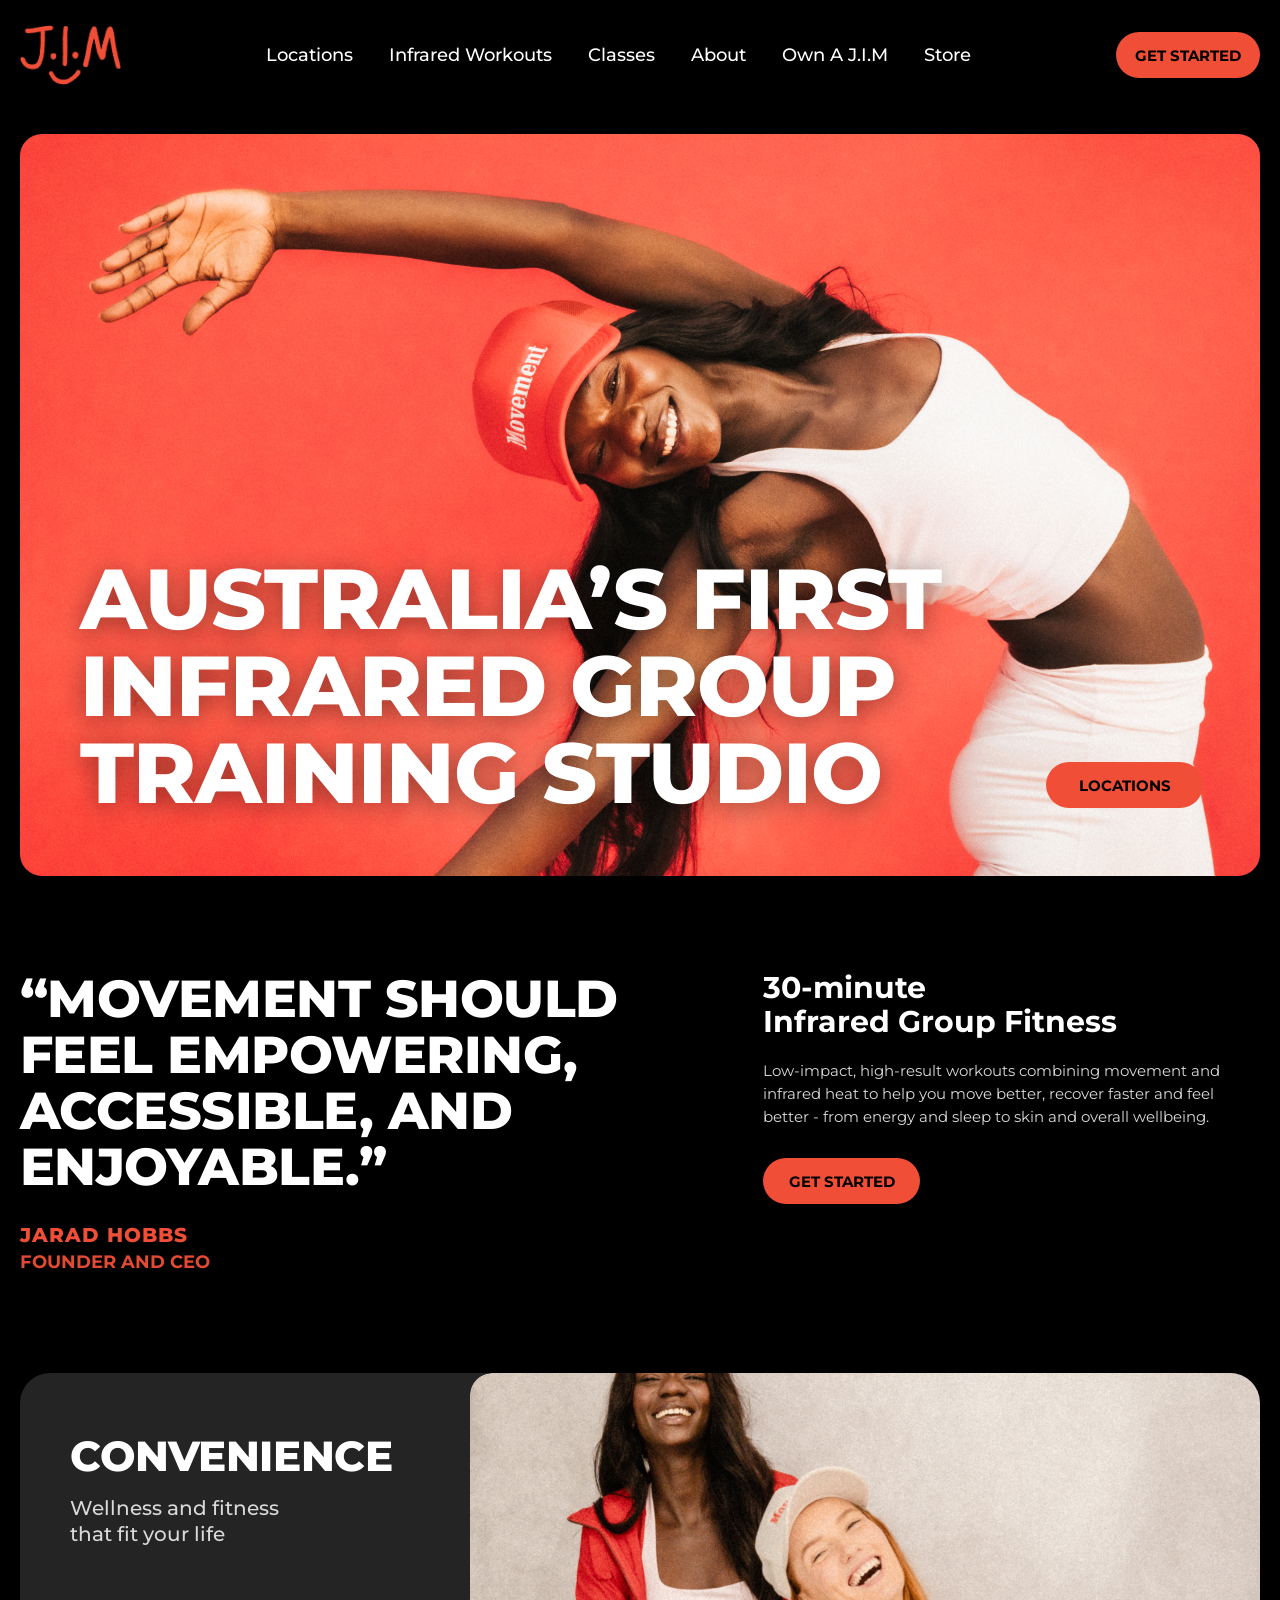
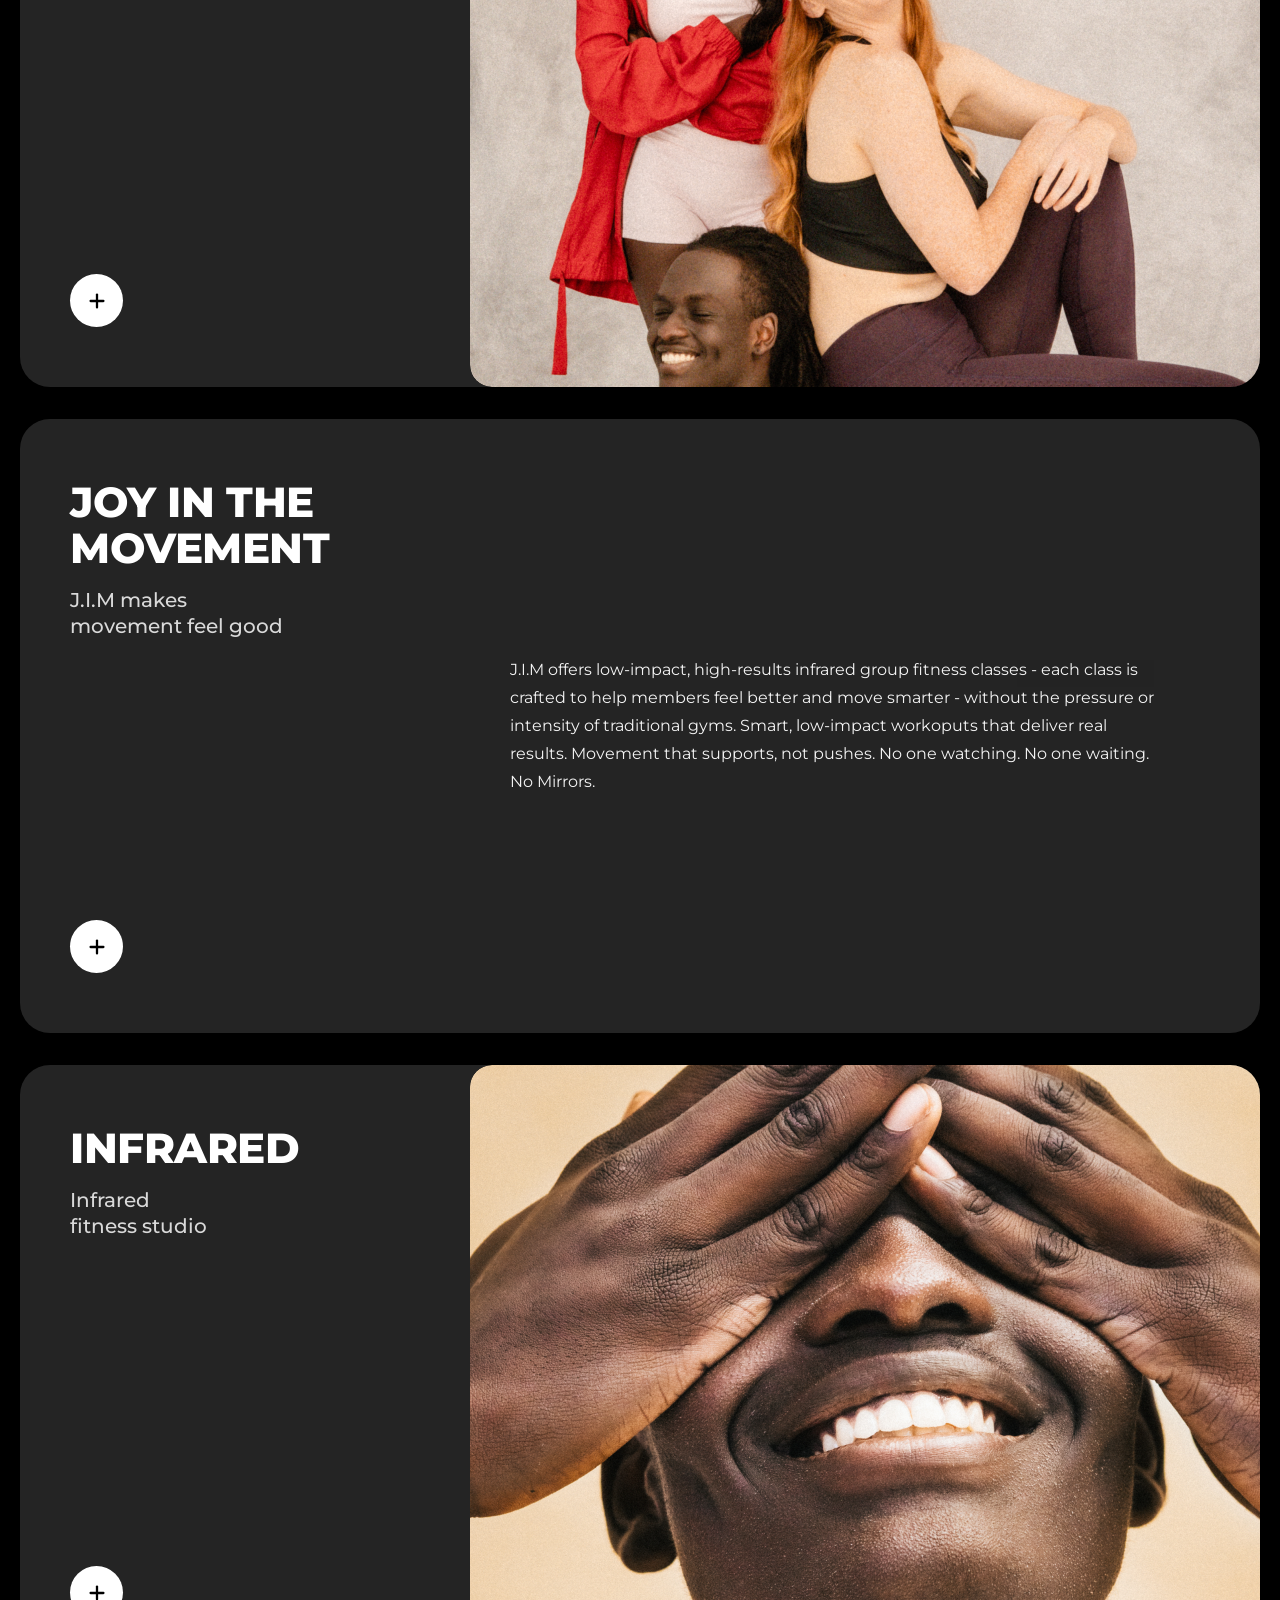
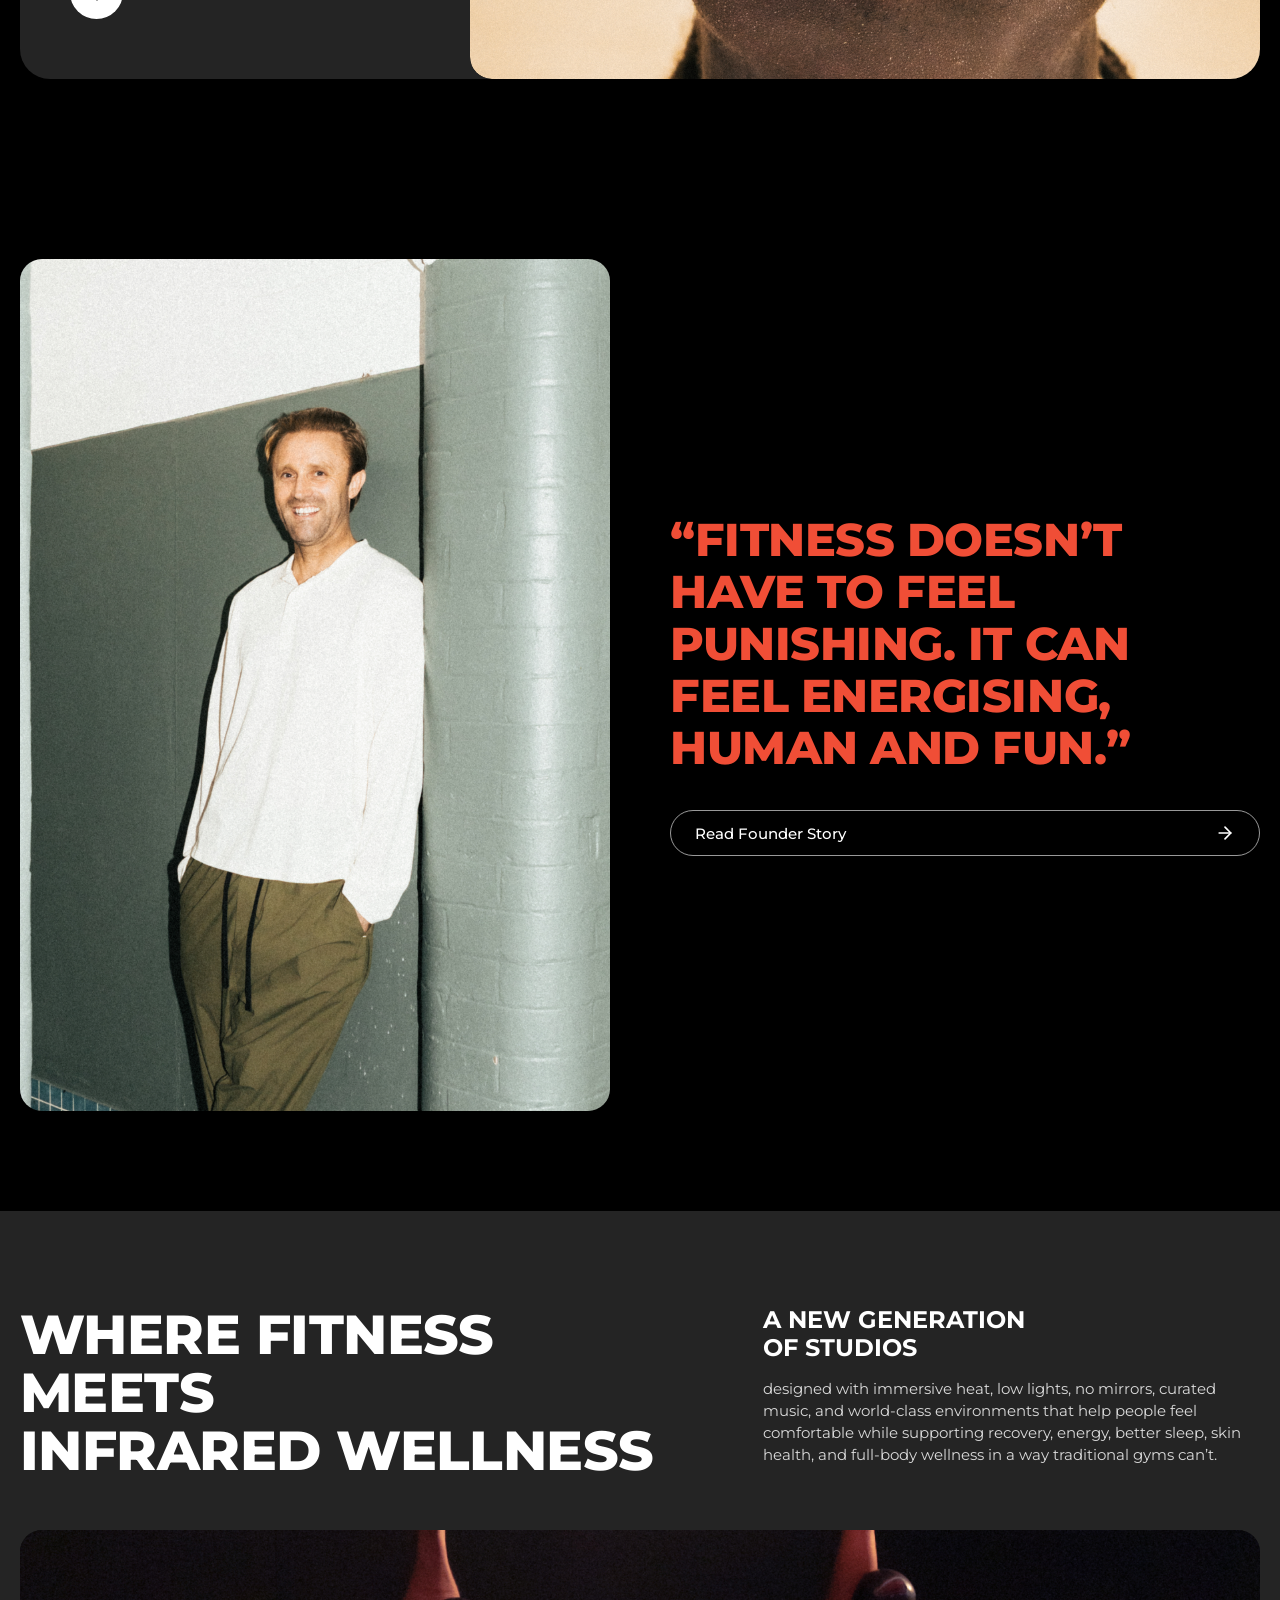
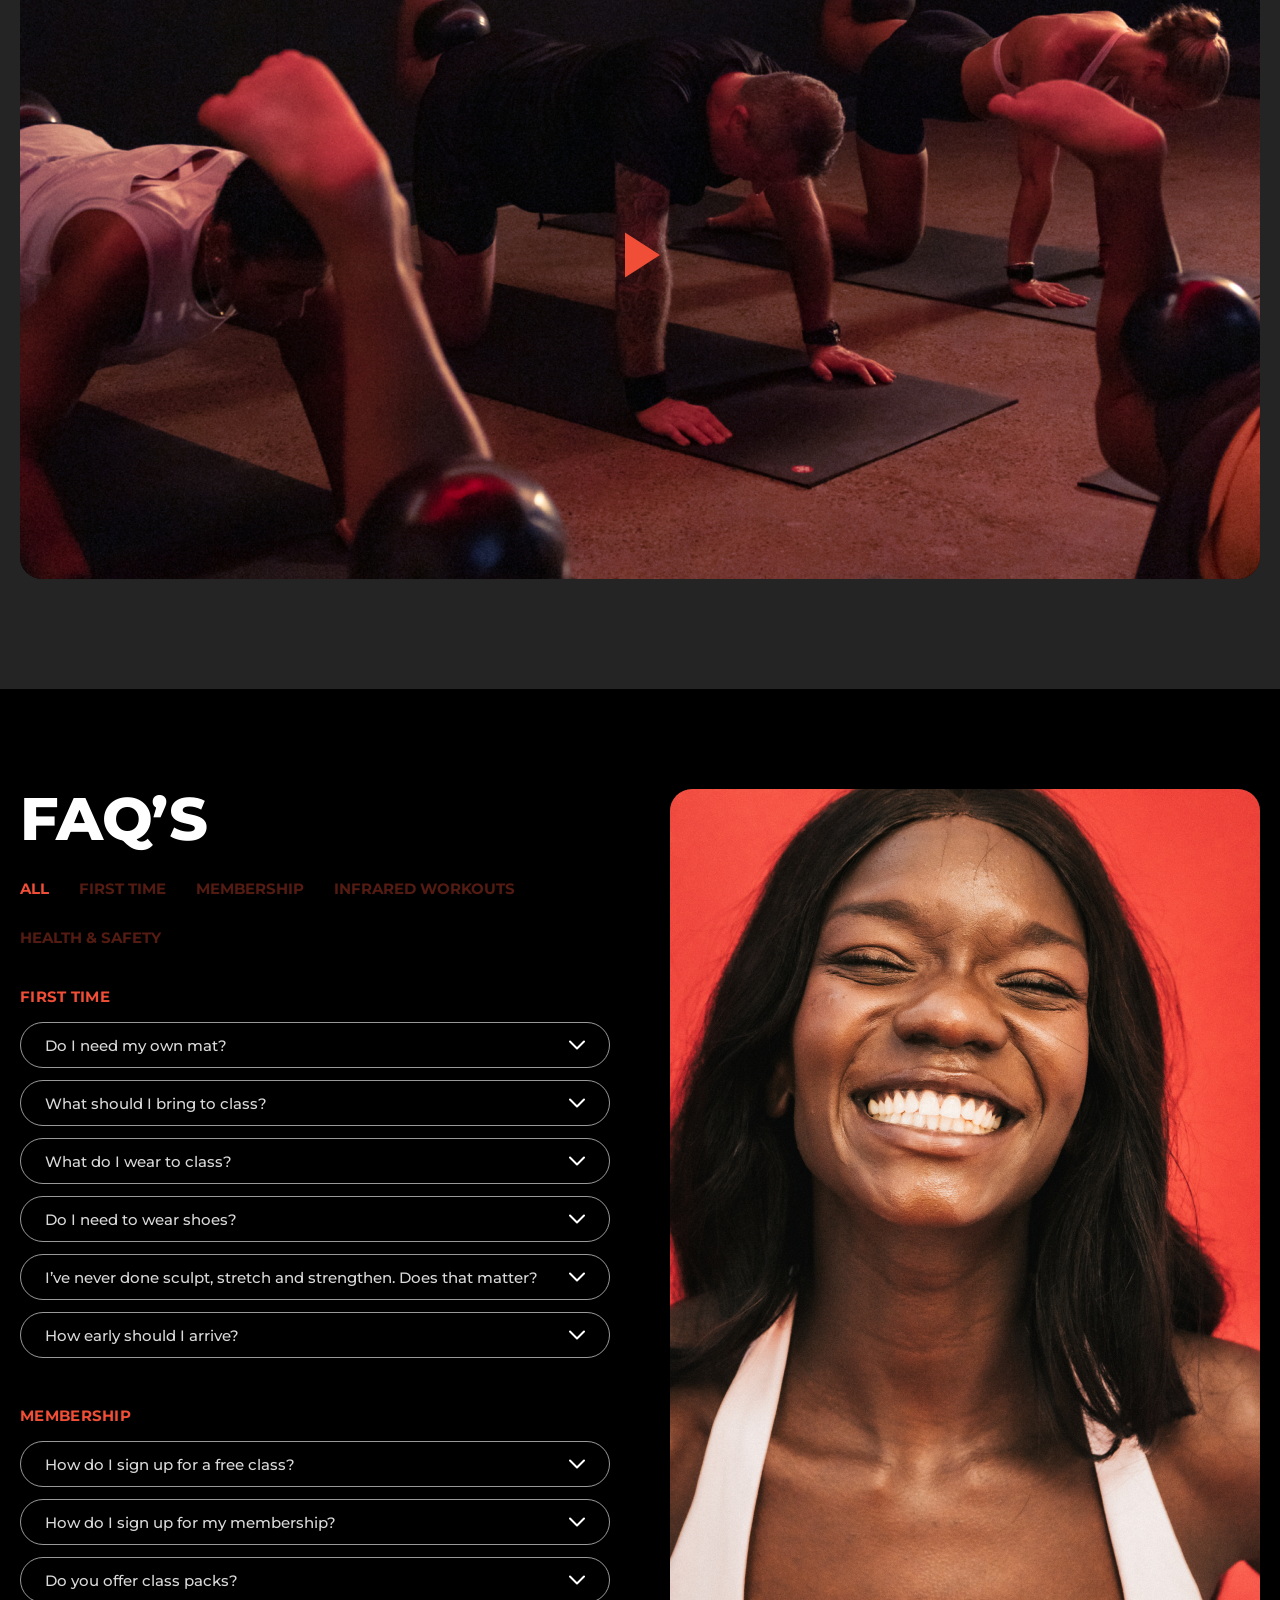
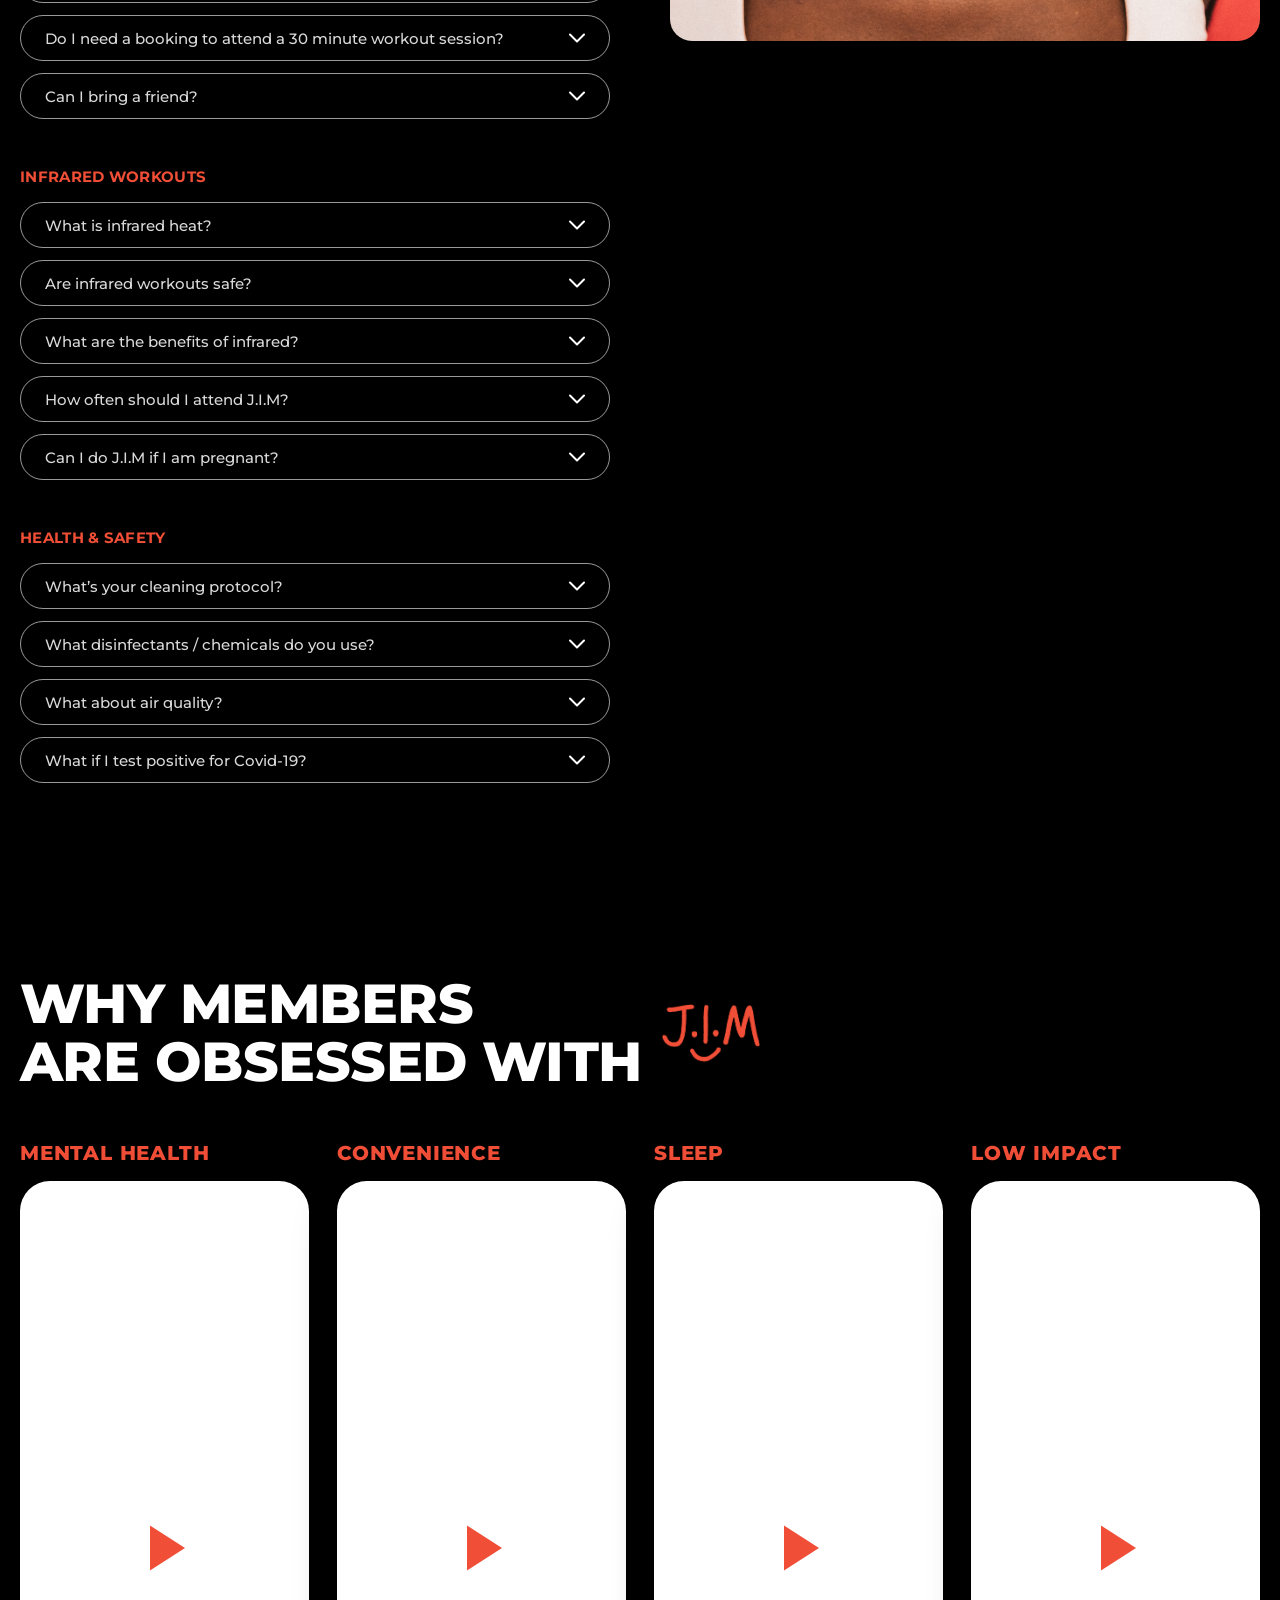
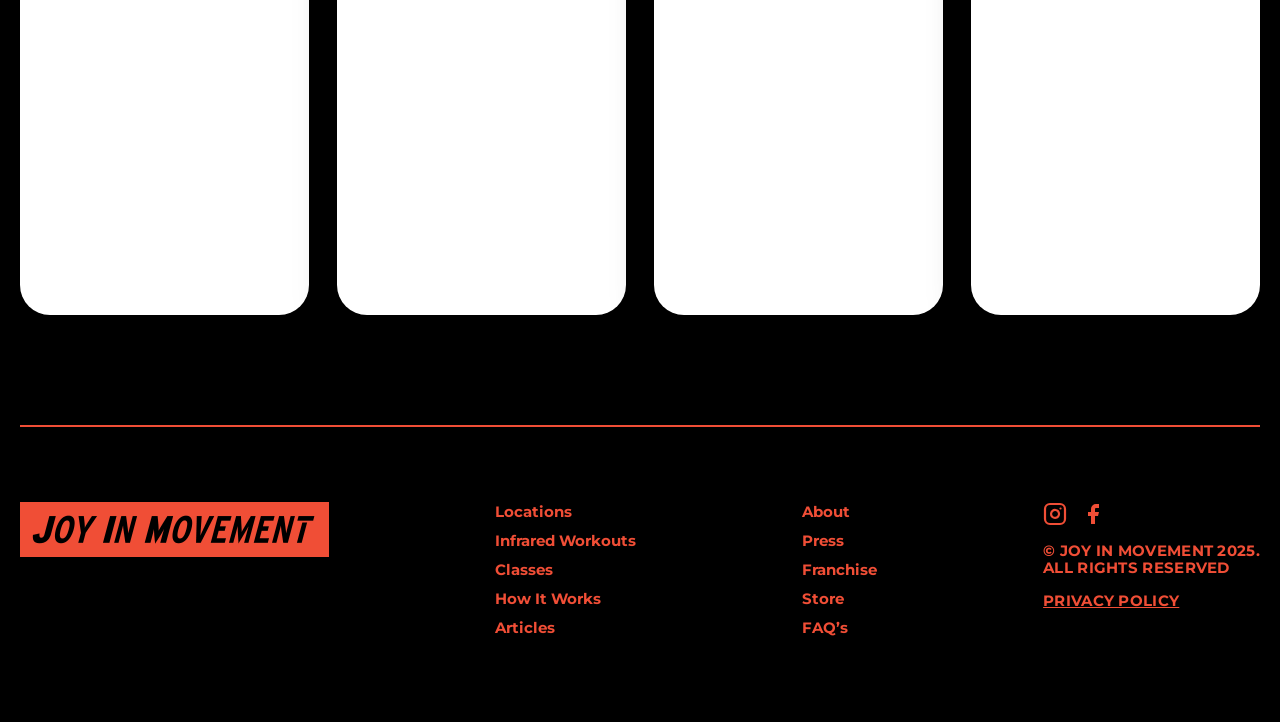
==== about.html @ 844fbc53 "initial design complete" ====
<!DOCTYPE html>
<html lang="en">
<head>
  <meta charset="UTF-8">
  <meta name="viewport" content="width=device-width, initial-scale=1.0">
  <title>About | J.I.M - Joy In Movement</title>
  <link rel="preconnect" href="https://fonts.googleapis.com">
  <link rel="preconnect" href="https://fonts.gstatic.com" crossorigin>
  <link href="https://fonts.googleapis.com/css2?family=Montserrat:ital,wght@0,400;0,500;0,600;0,700;0,800;0,900;1,700;1,800&display=swap" rel="stylesheet">
  <link rel="stylesheet" href="home.css">
  <link rel="stylesheet" href="about.css">
</head>
<body class="about-page-body">

  <!-- =========================================================================
       1. Top Header Bar (1:1 standardized with Figma)
       ========================================================================= -->
  <header class="jim-header" id="header">
    <div class="content-container header-inner">
      <a href="index.html" class="header-brand" aria-label="J.I.M Home">
        <img src="assets/jim_logo_script.png" alt="J.I.M" class="logo-script-img">
      </a>

      <nav class="header-nav" aria-label="Main Navigation">
        <ul class="nav-links-list">
          <li><a href="locations.html" class="nav-link">Locations</a></li>
          <li><a href="infrared.html" class="nav-link">Infrared Workouts</a></li>
          <li><a href="classes.html" class="nav-link">Classes</a></li>
          <li><a href="about.html" class="nav-link active">About</a></li>
          <li><a href="own-a-jim.html" class="nav-link">Own A J.I.M</a></li>
          <li><a href="#store" class="nav-link">Store</a></li>
        </ul>
      </nav>

      <div class="header-right">
        <a href="classes.html" class="header-btn-get-started">GET STARTED</a>
        <button class="mobile-nav-toggle" id="mobileToggle" aria-label="Toggle navigation menu">
          <span></span>
          <span></span>
          <span></span>
        </button>
      </div>
    </div>
  </header>

  <main>
    <!-- =========================================================================
         2. Hero Banner (1653px x 742px, radius 22px)
         ========================================================================= -->
    <section class="about-hero-section">
      <div class="content-container">
        <div class="about-hero-frame">
          <img src="assets/about_hero_banner.png" alt="Australia's First Infrared Group Training Studio" class="about-hero-bg">
          <div class="about-hero-overlay">
            <h1 class="about-hero-title">
              AUSTRALIA’S FIRST<br>
              INFRARED GROUP<br>
              TRAINING STUDIO
            </h1>
            <a href="locations.html" class="about-hero-btn-locations">LOCATIONS</a>
          </div>
        </div>
      </div>
    </section>

    <!-- =========================================================================
         3. Intro Founder Quote Section: Movement should feel empowering...
         ========================================================================= -->
    <section class="section-about-intro">
      <div class="content-container">
        <div class="about-intro-row">
          
          <!-- Left: Big Quote & Founder Meta -->
          <div class="about-intro-left">
            <blockquote class="about-intro-quote">
              “MOVEMENT SHOULD FEEL EMPOWERING, ACCESSIBLE, AND ENJOYABLE.”
            </blockquote>
            <div class="about-founder-tag">
              <span class="founder-name">JARAD HOBBS</span>
              <span class="founder-role">FOUNDER AND CEO</span>
            </div>
          </div>

          <!-- Right: Details & Action Button -->
          <div class="about-intro-right">
            <h3 class="subtitle-about-intro">30-minute<br>Infrared Group Fitness</h3>
            <p class="desc-about-intro">
              Low-impact, high-result workouts combining movement and infrared heat to help you move better, recover faster and feel better - from energy and sleep to skin and overall wellbeing.
            </p>
            <a href="classes.html" class="btn-about-action">GET STARTED</a>
          </div>

        </div>
      </div>
    </section>

    <!-- =========================================================================
         4. Three Dark Pillar Cards (#242424): Convenience, Joy, Infrared
         ========================================================================= -->
    <section class="section-about-pillars">
      <div class="content-container">
        
        <!-- Pillar 1: CONVENIENCE -->
        <article class="about-pillar-card mb-32">
          <div class="pillar-text-side">
            <div>
              <h2 class="pillar-card-title">CONVENIENCE</h2>
              <p class="pillar-card-subtitle">Wellness and fitness<br>that fit your life</p>
            </div>
            <button class="pillar-circle-btn" aria-label="Expand Convenience details">
              <svg width="22" height="22" viewBox="0 0 24 24" fill="none" stroke="#000000" stroke-width="2.5" stroke-linecap="round">
                <line x1="12" y1="5" x2="12" y2="19"></line>
                <line x1="5" y1="12" x2="19" y2="12"></line>
              </svg>
            </button>
          </div>
          <div class="pillar-photo-side">
            <img src="assets/about_feature_convenience.png" alt="Convenience" class="pillar-card-img">
          </div>
        </article>

        <!-- Pillar 2: JOY IN THE MOVEMENT (Wide Card) -->
        <article class="about-pillar-card full-width-card mb-32">
          <div class="pillar-text-side">
            <div>
              <h2 class="pillar-card-title">JOY IN THE<br>MOVEMENT</h2>
              <p class="pillar-card-subtitle">J.I.M makes<br>movement feel good</p>
            </div>
            <button class="pillar-circle-btn" aria-label="Expand Joy in Movement details">
              <svg width="22" height="22" viewBox="0 0 24 24" fill="none" stroke="#000000" stroke-width="2.5" stroke-linecap="round">
                <line x1="12" y1="5" x2="12" y2="19"></line>
                <line x1="5" y1="12" x2="19" y2="12"></line>
              </svg>
            </button>
          </div>
          <div class="pillar-paragraph-side">
            <p class="pillar-long-text">
              J.I.M offers low-impact, high-results infrared group fitness classes - each class is crafted to help members feel better and move smarter - without the pressure or intensity of traditional gyms. Smart, low-impact workoputs that deliver real results. Movement that supports, not pushes. No one watching. No one waiting. No Mirrors.
            </p>
          </div>
        </article>

        <!-- Pillar 3: INFRARED -->
        <article class="about-pillar-card mb-80">
          <div class="pillar-text-side">
            <div>
              <h2 class="pillar-card-title">INFRARED</h2>
              <p class="pillar-card-subtitle">Infrared<br>fitness studio</p>
            </div>
            <button class="pillar-circle-btn" aria-label="Expand Infrared details">
              <svg width="22" height="22" viewBox="0 0 24 24" fill="none" stroke="#000000" stroke-width="2.5" stroke-linecap="round">
                <line x1="12" y1="5" x2="12" y2="19"></line>
                <line x1="5" y1="12" x2="19" y2="12"></line>
              </svg>
            </button>
          </div>
          <div class="pillar-photo-side">
            <img src="assets/about_feature_infrared.png" alt="Infrared" class="pillar-card-img">
          </div>
        </article>

      </div>
    </section>

    <!-- =========================================================================
         5. Founder Philosophy Feature: Jarad Hobbs Portrait + Red Quote
         ========================================================================= -->
    <section class="section-founder-feature">
      <div class="content-container">
        <div class="founder-split-layout">
          <!-- Left: Jarad Portrait -->
          <div class="founder-portrait-box">
            <img src="assets/about_founder_jarad.png" alt="Jarad Hobbs" class="founder-portrait-img">
          </div>

          <!-- Right: Red Quote & Read Story Pill -->
          <div class="founder-quote-content">
            <h2 class="founder-bold-quote">
              “FITNESS DOESN’T<br>
              HAVE TO FEEL<br>
              PUNISHING. IT CAN<br>
              FEEL ENERGISING,<br>
              HUMAN AND FUN.”
            </h2>
            <div class="founder-story-pill">
              <span class="founder-story-text">Read Founder Story</span>
              <svg width="20" height="20" viewBox="0 0 24 24" fill="none" stroke="#FFFFFF" stroke-width="2" stroke-linecap="round" stroke-linejoin="round">
                <line x1="5" y1="12" x2="19" y2="12"></line>
                <polyline points="12 5 19 12 12 19"></polyline>
              </svg>
            </div>
          </div>
        </div>
      </div>
    </section>

    <!-- =========================================================================
         6. WHERE FITNESS MEETS INFRARED WELLNESS (Full Bleed Band #242424)
         ========================================================================= -->
    <section class="section-wellness-video-band">
      <div class="content-container">
        
        <!-- Header Row -->
        <div class="wellness-header-row">
          <div class="wellness-title-col">
            <h2 class="wellness-main-heading">
              WHERE FITNESS MEETS<br>
              INFRARED WELLNESS
            </h2>
          </div>
          <div class="wellness-desc-col">
            <h4 class="wellness-subheading">A New Generation<br>of Studios</h4>
            <p class="wellness-desc-text">
              designed with immersive heat, low lights, no mirrors, curated music, and world-class environments that help people feel comfortable while supporting recovery, energy, better sleep, skin health, and full-body wellness in a way traditional gyms can’t.
            </p>
          </div>
        </div>

        <!-- Video Player Card with Play Button -->
        <div class="wellness-video-frame" data-video-url="https://joyinmovement.com.au/wp-content/uploads/2026/03/JIM_WEBSITE_HERO_4K_NoAudio_compressed_video.mp4">
          <img src="assets/about_video_studio.png" alt="J.I.M Studio Environment" class="wellness-video-bg">
          <button class="wellness-video-play-btn" aria-label="Play Studio Tour Video" data-video-url="https://joyinmovement.com.au/wp-content/uploads/2026/03/JIM_WEBSITE_HERO_4K_NoAudio_compressed_video.mp4">
            <svg width="60" height="60" viewBox="0 0 24 24" fill="#F04E36">
              <polygon points="6 3 20 12 6 21 6 3"></polygon>
            </svg>
          </button>
        </div>

      </div>
    </section>

    <!-- =========================================================================
         7. FAQ's Section (With Girl Photo on Right!)
         ========================================================================= -->
    <section class="section-about-faqs" id="about-faqs">
      <div class="content-container">
        <div class="faqs-split-layout">
          
          <!-- Left: FAQs Accordions -->
          <div class="faqs-left-column">
            <h2 class="faqs-title-text">FAQ’S</h2>

            <!-- Category Tabs -->
            <div class="faqs-category-nav" role="tablist">
              <button class="faq-tab-btn active" data-cat="all">All</button>
              <button class="faq-tab-btn" data-cat="first-time">first time</button>
              <button class="faq-tab-btn" data-cat="membership">Membership</button>
              <button class="faq-tab-btn" data-cat="infrared">Infrared Workouts</button>
              <button class="faq-tab-btn" data-cat="health-safety">Health &amp; Safety</button>
            </div>

            <!-- FAQ Groups -->
            <div class="faqs-groups-wrapper">
              <!-- Group 1: First Time -->
              <div class="faq-group-block" data-group="first-time">
                <h3 class="faq-group-label">First Time</h3>
                
                <div class="faq-pill-accordion">
                  <details class="faq-pill-details">
                    <summary class="faq-pill-summary">
                      <span class="faq-question-text">Do I need my own mat?</span>
                      <svg class="faq-arrow-icon" width="16" height="10" viewBox="0 0 16 10" fill="none">
                        <path d="M1 1.5L8 8.5L15 1.5" stroke="currentColor" stroke-width="2" stroke-linecap="round" stroke-linejoin="round"/>
                      </svg>
                    </summary>
                    <div class="faq-answer-drawer">
                      <p>No, we provide premium sanitized yoga mats, blocks, resistance bands, and foam rollers for every single class.</p>
                    </div>
                  </details>
                </div>

                <div class="faq-pill-accordion">
                  <details class="faq-pill-details">
                    <summary class="faq-pill-summary">
                      <span class="faq-question-text">What should I bring to class?</span>
                      <svg class="faq-arrow-icon" width="16" height="10" viewBox="0 0 16 10" fill="none">
                        <path d="M1 1.5L8 8.5L15 1.5" stroke="currentColor" stroke-width="2" stroke-linecap="round" stroke-linejoin="round"/>
                      </svg>
                    </summary>
                    <div class="faq-answer-drawer">
                      <p>Just bring a water bottle, a sweat towel, and comfortable workout clothes. We have water refill stations in every studio.</p>
                    </div>
                  </details>
                </div>

                <div class="faq-pill-accordion">
                  <details class="faq-pill-details">
                    <summary class="faq-pill-summary">
                      <span class="faq-question-text">What do I wear to class?</span>
                      <svg class="faq-arrow-icon" width="16" height="10" viewBox="0 0 16 10" fill="none">
                        <path d="M1 1.5L8 8.5L15 1.5" stroke="currentColor" stroke-width="2" stroke-linecap="round" stroke-linejoin="round"/>
                      </svg>
                    </summary>
                    <div class="faq-answer-drawer">
                      <p>Breathable workout attire such as activewear shorts, leggings, or tops that you feel comfortable sweating in.</p>
                    </div>
                  </details>
                </div>

                <div class="faq-pill-accordion">
                  <details class="faq-pill-details">
                    <summary class="faq-pill-summary">
                      <span class="faq-question-text">Do I need to wear shoes?</span>
                      <svg class="faq-arrow-icon" width="16" height="10" viewBox="0 0 16 10" fill="none">
                        <path d="M1 1.5L8 8.5L15 1.5" stroke="currentColor" stroke-width="2" stroke-linecap="round" stroke-linejoin="round"/>
                      </svg>
                    </summary>
                    <div class="faq-answer-drawer">
                      <p>Most of our classes are performed barefoot or with grip socks to improve balance, foot strength, and joint alignment.</p>
                    </div>
                  </details>
                </div>

                <div class="faq-pill-accordion">
                  <details class="faq-pill-details">
                    <summary class="faq-pill-summary">
                      <span class="faq-question-text">I’ve never done sculpt, stretch and strengthen. Does that matter?</span>
                      <svg class="faq-arrow-icon" width="16" height="10" viewBox="0 0 16 10" fill="none">
                        <path d="M1 1.5L8 8.5L15 1.5" stroke="currentColor" stroke-width="2" stroke-linecap="round" stroke-linejoin="round"/>
                      </svg>
                    </summary>
                    <div class="faq-answer-drawer">
                      <p>Not at all! Our classes are low-impact and designed for all fitness levels with clear coach modifications for every move.</p>
                    </div>
                  </details>
                </div>

                <div class="faq-pill-accordion">
                  <details class="faq-pill-details">
                    <summary class="faq-pill-summary">
                      <span class="faq-question-text">How early should I arrive?</span>
                      <svg class="faq-arrow-icon" width="16" height="10" viewBox="0 0 16 10" fill="none">
                        <path d="M1 1.5L8 8.5L15 1.5" stroke="currentColor" stroke-width="2" stroke-linecap="round" stroke-linejoin="round"/>
                      </svg>
                    </summary>
                    <div class="faq-answer-drawer">
                      <p>Please arrive 10-15 minutes before your class start time so our team can show you around the studio and set up your mat.</p>
                    </div>
                  </details>
                </div>
              </div>

              <!-- Group 2: Membership -->
              <div class="faq-group-block" data-group="membership">
                <h3 class="faq-group-label">Membership</h3>
                
                <div class="faq-pill-accordion">
                  <details class="faq-pill-details">
                    <summary class="faq-pill-summary">
                      <span class="faq-question-text">How do I sign up for a free class?</span>
                      <svg class="faq-arrow-icon" width="16" height="10" viewBox="0 0 16 10" fill="none">
                        <path d="M1 1.5L8 8.5L15 1.5" stroke="currentColor" stroke-width="2" stroke-linecap="round" stroke-linejoin="round"/>
                      </svg>
                    </summary>
                    <div class="faq-answer-drawer">
                      <p>Download the J.I.M App, select your home studio, and your complimentary first class pass will be ready to book immediately.</p>
                    </div>
                  </details>
                </div>

                <div class="faq-pill-accordion">
                  <details class="faq-pill-details">
                    <summary class="faq-pill-summary">
                      <span class="faq-question-text">How do I sign up for my membership?</span>
                      <svg class="faq-arrow-icon" width="16" height="10" viewBox="0 0 16 10" fill="none">
                        <path d="M1 1.5L8 8.5L15 1.5" stroke="currentColor" stroke-width="2" stroke-linecap="round" stroke-linejoin="round"/>
                      </svg>
                    </summary>
                    <div class="faq-answer-drawer">
                      <p>Memberships can be set up directly in the J.I.M app or with our studio team before or after your first session.</p>
                    </div>
                  </details>
                </div>

                <div class="faq-pill-accordion">
                  <details class="faq-pill-details">
                    <summary class="faq-pill-summary">
                      <span class="faq-question-text">Do you offer class packs?</span>
                      <svg class="faq-arrow-icon" width="16" height="10" viewBox="0 0 16 10" fill="none">
                        <path d="M1 1.5L8 8.5L15 1.5" stroke="currentColor" stroke-width="2" stroke-linecap="round" stroke-linejoin="round"/>
                      </svg>
                    </summary>
                    <div class="faq-answer-drawer">
                      <p>Yes, we offer flexible 10-class and 20-class packs in addition to unlimited weekly membership tiers.</p>
                    </div>
                  </details>
                </div>

                <div class="faq-pill-accordion">
                  <details class="faq-pill-details">
                    <summary class="faq-pill-summary">
                      <span class="faq-question-text">Do I need a booking to attend a 30 minute workout session?</span>
                      <svg class="faq-arrow-icon" width="16" height="10" viewBox="0 0 16 10" fill="none">
                        <path d="M1 1.5L8 8.5L15 1.5" stroke="currentColor" stroke-width="2" stroke-linecap="round" stroke-linejoin="round"/>
                      </svg>
                    </summary>
                    <div class="faq-answer-drawer">
                      <p>Yes, because studio mat spots are capped to ensure plenty of personal space, bookings via the app are required.</p>
                    </div>
                  </details>
                </div>

                <div class="faq-pill-accordion">
                  <details class="faq-pill-details">
                    <summary class="faq-pill-summary">
                      <span class="faq-question-text">Can I bring a friend?</span>
                      <svg class="faq-arrow-icon" width="16" height="10" viewBox="0 0 16 10" fill="none">
                        <path d="M1 1.5L8 8.5L15 1.5" stroke="currentColor" stroke-width="2" stroke-linecap="round" stroke-linejoin="round"/>
                      </svg>
                    </summary>
                    <div class="faq-answer-drawer">
                      <p>Absolutely! All unlimited members receive guest pass perks every month to introduce friends and family to J.I.M.</p>
                    </div>
                  </details>
                </div>
              </div>

              <!-- Group 3: Infrared Workouts -->
              <div class="faq-group-block" data-group="infrared">
                <h3 class="faq-group-label">Infrared Workouts</h3>
                
                <div class="faq-pill-accordion">
                  <details class="faq-pill-details">
                    <summary class="faq-pill-summary">
                      <span class="faq-question-text">What is infrared heat?</span>
                      <svg class="faq-arrow-icon" width="16" height="10" viewBox="0 0 16 10" fill="none">
                        <path d="M1 1.5L8 8.5L15 1.5" stroke="currentColor" stroke-width="2" stroke-linecap="round" stroke-linejoin="round"/>
                      </svg>
                    </summary>
                    <div class="faq-answer-drawer">
                      <p>Infrared heat gently penetrates muscle tissue directly rather than merely blowing hot air, providing deeper muscle warmth, circulation, and recovery.</p>
                    </div>
                  </details>
                </div>

                <div class="faq-pill-accordion">
                  <details class="faq-pill-details">
                    <summary class="faq-pill-summary">
                      <span class="faq-question-text">Are infrared workouts safe?</span>
                      <svg class="faq-arrow-icon" width="16" height="10" viewBox="0 0 16 10" fill="none">
                        <path d="M1 1.5L8 8.5L15 1.5" stroke="currentColor" stroke-width="2" stroke-linecap="round" stroke-linejoin="round"/>
                      </svg>
                    </summary>
                    <div class="faq-answer-drawer">
                      <p>Yes! Infrared wavelengths are the same therapeutic rays used in physical therapy and neonatal units, free of UV radiation.</p>
                    </div>
                  </details>
                </div>

                <div class="faq-pill-accordion">
                  <details class="faq-pill-details">
                    <summary class="faq-pill-summary">
                      <span class="faq-question-text">What are the benefits of infrared?</span>
                      <svg class="faq-arrow-icon" width="16" height="10" viewBox="0 0 16 10" fill="none">
                        <path d="M1 1.5L8 8.5L15 1.5" stroke="currentColor" stroke-width="2" stroke-linecap="round" stroke-linejoin="round"/>
                      </svg>
                    </summary>
                    <div class="faq-answer-drawer">
                      <p>Benefits include enhanced calorie burn, accelerated muscle recovery, improved cardiovascular health, deeper sleep, and radiant skin.</p>
                    </div>
                  </details>
                </div>

                <div class="faq-pill-accordion">
                  <details class="faq-pill-details">
                    <summary class="faq-pill-summary">
                      <span class="faq-question-text">How often should I attend J.I.M?</span>
                      <svg class="faq-arrow-icon" width="16" height="10" viewBox="0 0 16 10" fill="none">
                        <path d="M1 1.5L8 8.5L15 1.5" stroke="currentColor" stroke-width="2" stroke-linecap="round" stroke-linejoin="round"/>
                      </svg>
                    </summary>
                    <div class="faq-answer-drawer">
                      <p>Because our workouts are low-impact, 3 to 5 times per week is ideal to maximize physical results without overtraining joints.</p>
                    </div>
                  </details>
                </div>

                <div class="faq-pill-accordion">
                  <details class="faq-pill-details">
                    <summary class="faq-pill-summary">
                      <span class="faq-question-text">Can I do J.I.M if I am pregnant?</span>
                      <svg class="faq-arrow-icon" width="16" height="10" viewBox="0 0 16 10" fill="none">
                        <path d="M1 1.5L8 8.5L15 1.5" stroke="currentColor" stroke-width="2" stroke-linecap="round" stroke-linejoin="round"/>
                      </svg>
                    </summary>
                    <div class="faq-answer-drawer">
                      <p>We recommend consulting with your obstetrician prior to heated workouts during pregnancy. We also offer non-heated movement modifications.</p>
                    </div>
                  </details>
                </div>
              </div>

              <!-- Group 4: Health & Safety -->
              <div class="faq-group-block" data-group="health-safety">
                <h3 class="faq-group-label">Health &amp; Safety</h3>
                
                <div class="faq-pill-accordion">
                  <details class="faq-pill-details">
                    <summary class="faq-pill-summary">
                      <span class="faq-question-text">What’s your cleaning protocol?</span>
                      <svg class="faq-arrow-icon" width="16" height="10" viewBox="0 0 16 10" fill="none">
                        <path d="M1 1.5L8 8.5L15 1.5" stroke="currentColor" stroke-width="2" stroke-linecap="round" stroke-linejoin="round"/>
                      </svg>
                    </summary>
                    <div class="faq-answer-drawer">
                      <p>Studios are hospital-grade sanitized between every class, including deep infrared mat cleans, touchpoint disinfections, and HEPA air filtering.</p>
                    </div>
                  </details>
                </div>

                <div class="faq-pill-accordion">
                  <details class="faq-pill-details">
                    <summary class="faq-pill-summary">
                      <span class="faq-question-text">What disinfectants / chemicals do you use?</span>
                      <svg class="faq-arrow-icon" width="16" height="10" viewBox="0 0 16 10" fill="none">
                        <path d="M1 1.5L8 8.5L15 1.5" stroke="currentColor" stroke-width="2" stroke-linecap="round" stroke-linejoin="round"/>
                      </svg>
                    </summary>
                    <div class="faq-answer-drawer">
                      <p>We use eco-certified, non-toxic, antibacterial botanical solutions that are tough on bacteria yet gentle on skin and breathing.</p>
                    </div>
                  </details>
                </div>

                <div class="faq-pill-accordion">
                  <details class="faq-pill-details">
                    <summary class="faq-pill-summary">
                      <span class="faq-question-text">What about air quality?</span>
                      <svg class="faq-arrow-icon" width="16" height="10" viewBox="0 0 16 10" fill="none">
                        <path d="M1 1.5L8 8.5L15 1.5" stroke="currentColor" stroke-width="2" stroke-linecap="round" stroke-linejoin="round"/>
                      </svg>
                    </summary>
                    <div class="faq-answer-drawer">
                      <p>Our studios feature high-volume fresh air ventilation systems that cycle and replace 100% of studio air continuously throughout each hour.</p>
                    </div>
                  </details>
                </div>

                <div class="faq-pill-accordion">
                  <details class="faq-pill-details">
                    <summary class="faq-pill-summary">
                      <span class="faq-question-text">What if I test positive for Covid-19?</span>
                      <svg class="faq-arrow-icon" width="16" height="10" viewBox="0 0 16 10" fill="none">
                        <path d="M1 1.5L8 8.5L15 1.5" stroke="currentColor" stroke-width="2" stroke-linecap="round" stroke-linejoin="round"/>
                      </svg>
                    </summary>
                    <div class="faq-answer-drawer">
                      <p>Please stay home and rest! We will gladly place your membership on an immediate complimentary hold until you make a full recovery.</p>
                    </div>
                  </details>
                </div>
              </div>
            </div>
          </div>

          <!-- Right: Smiling Girl Photo -->
          <div class="faqs-right-column">
            <div class="faqs-girl-photo-box">
              <img src="assets/about_faq_girl.png" alt="Happy J.I.M Member" class="faqs-girl-photo">
            </div>
          </div>

        </div>
      </div>
    </section>

    <!-- =========================================================================
         8. WHY MEMBERS ARE OBSESSED WITH J.I.M (Video Testimonials)
         ========================================================================= -->
    <section class="section-obsessed-testimonials">
      <div class="content-container">
        <!-- Title Group -->
        <div class="obsessed-header-flex">
          <h2 class="obsessed-main-title">
            WHY MEMBERS<br>
            ARE OBSESSED WITH
          </h2>
          <img src="assets/jim_logo_script.png" alt="J.I.M" class="obsessed-script-logo">
        </div>

        <!-- 4 White Cards Grid -->
        <div class="obsessed-cards-grid">
          <!-- Card 1: MENTAL HEALTH -->
          <div class="obsessed-col-item">
            <h4 class="obsessed-card-tag">MENTAL HEALTH</h4>
            <div class="obsessed-white-card">
              <button class="obsessed-play-btn" aria-label="Play Mental Health Story">
                <svg width="60" height="60" viewBox="0 0 24 24" fill="#F04E36">
                  <polygon points="6 3 20 12 6 21 6 3"></polygon>
                </svg>
              </button>
            </div>
          </div>

          <!-- Card 2: CONVENIENCE -->
          <div class="obsessed-col-item">
            <h4 class="obsessed-card-tag">CONVENIENCE</h4>
            <div class="obsessed-white-card">
              <button class="obsessed-play-btn" aria-label="Play Convenience Story">
                <svg width="60" height="60" viewBox="0 0 24 24" fill="#F04E36">
                  <polygon points="6 3 20 12 6 21 6 3"></polygon>
                </svg>
              </button>
            </div>
          </div>

          <!-- Card 3: SLEEP -->
          <div class="obsessed-col-item">
            <h4 class="obsessed-card-tag">SLEEP</h4>
            <div class="obsessed-white-card">
              <button class="obsessed-play-btn" aria-label="Play Sleep Story">
                <svg width="60" height="60" viewBox="0 0 24 24" fill="#F04E36">
                  <polygon points="6 3 20 12 6 21 6 3"></polygon>
                </svg>
              </button>
            </div>
          </div>

          <!-- Card 4: LOW IMPACT -->
          <div class="obsessed-col-item">
            <h4 class="obsessed-card-tag">LOW IMPACT</h4>
            <div class="obsessed-white-card">
              <button class="obsessed-play-btn" aria-label="Play Low Impact Story">
                <svg width="60" height="60" viewBox="0 0 24 24" fill="#F04E36">
                  <polygon points="6 3 20 12 6 21 6 3"></polygon>
                </svg>
              </button>
            </div>
          </div>
        </div>

      </div>
    </section>

  </main>

  <!-- =========================================================================
       9. Global Footer (1:1 with Figma)
       ========================================================================= -->
  <footer class="jim-footer">
    <div class="content-container">
      <div class="footer-divider-red"></div>
      <div class="footer-layout-flex">
        <!-- Red Brand Badge -->
        <div class="footer-badge-wrap">
          <img src="assets/footer_badge_logo.png" alt="JOY IN MOVEMENT" class="footer-badge-img">
        </div>

        <!-- Links Column 1 -->
        <div class="footer-nav-col">
          <ul class="footer-links">
            <li><a href="locations.html">Locations</a></li>
            <li><a href="infrared.html">Infrared Workouts</a></li>
            <li><a href="classes.html">Classes</a></li>
            <li><a href="how-it-works.html">How It Works</a></li>
            <li><a href="articles.html">Articles</a></li>
          </ul>
        </div>

        <!-- Links Column 2 -->
        <div class="footer-nav-col">
          <ul class="footer-links">
            <li><a href="about.html" class="active">About</a></li>
            <li><a href="press.html">Press</a></li>
            <li><a href="own-a-jim.html">Franchise</a></li>
            <li><a href="#store">Store</a></li>
            <li><a href="#about-faqs">FAQ’s</a></li>
          </ul>
        </div>

        <!-- Social Icons & Copyright -->
        <div class="footer-meta-col">
          <div class="footer-social-icons">
            <a href="#instagram" class="social-icon-link" aria-label="Instagram">
              <svg width="24" height="24" viewBox="0 0 24 24" fill="none" stroke="#F04E36" stroke-width="2.2" stroke-linecap="round" stroke-linejoin="round">
                <rect x="2" y="2" width="20" height="20" rx="5" ry="5"></rect>
                <path d="M16 11.37A4 4 0 1 1 12.63 8 4 4 0 0 1 16 11.37z"></path>
                <line x1="17.5" y1="6.5" x2="17.51" y2="6.5"></line>
              </svg>
            </a>
            <a href="#facebook" class="social-icon-link" aria-label="Facebook">
              <svg width="24" height="24" viewBox="0 0 24 24" fill="#F04E36">
                <path d="M18 2h-3a5 5 0 0 0-5 5v3H7v4h3v8h4v-8h3l1-4h-4V7a1 1 0 0 1 1-1h3z"></path>
              </svg>
            </a>
          </div>
          <p class="footer-copy-text">© JOY IN MOVEMENT 2025.<br>ALL RIGHTS RESERVED</p>
          <a href="#privacy" class="footer-policy-link">PRIVACY POLICY</a>
        </div>
      </div>
    </div>
  </footer>

  <script src="script.js"></script>
  <script>
    // FAQs Category Tabs Filtering
    const faqTabs = document.querySelectorAll('.faq-tab-btn');
    const faqGroups = document.querySelectorAll('.faq-group-block');

    faqTabs.forEach(tab => {
      tab.addEventListener('click', () => {
        faqTabs.forEach(t => t.classList.remove('active'));
        tab.classList.add('active');
        const targetCat = tab.getAttribute('data-cat');

        faqGroups.forEach(group => {
          const groupCat = group.getAttribute('data-group');
          if (targetCat === 'all' || groupCat === targetCat) {
            group.style.display = 'block';
          } else {
            group.style.display = 'none';
          }
        });
      });
    });
  </script>
</body>
</html>
---- home.css ----
/* ==========================================================================
   J.I.M - Home Page CSS (Pixel-Perfect 1:1 Match with Figma & Screenshot)
   ========================================================================== */

* {
  box-sizing: border-box;
}

body {
  margin: 0;
  padding: 0;
  background-color: #000000;
  color: #FFFFFF;
  font-family: 'Futura', 'Montserrat', sans-serif;
  overflow-x: hidden;
  -webkit-font-smoothing: antialiased;
}

/* Centered container matching Figma 1653px content width (+ 20px left + 20px right padding = 1693px) */
.content-container {
  width: 100%;
  max-width: 1693px;
  margin: 0 auto;
  padding: 0 20px;
}

/* 1. Header (0 - 130px) */
.jim-header {
  position: sticky;
  top: 0;
  width: 100%;
  height: 110px;
  background-color: #000000;
  z-index: 1000;
  display: flex;
  align-items: center;
}

.header-inner {
  width: 100%;
  max-width: 1693px;
  margin: 0 auto;
  padding: 0 20px;
  display: flex;
  justify-content: space-between;
  align-items: center;
}

.logo-script-img {
  height: 60px;
  width: auto;
  display: block;
}

.header-nav .nav-links-list {
  display: flex;
  list-style: none;
  gap: 36px;
  margin: 0;
  padding: 0;
}

.header-nav .nav-link {
  font-family: 'Futura', 'Montserrat', sans-serif;
  font-weight: 500;
  font-size: 18px;
  color: #FFFFFF;
  text-decoration: none;
  transition: color 0.2s ease;
}

.header-nav .nav-link:hover {
  color: #F04E36;
}

.header-right,
.header-action {
  display: flex;
  align-items: center;
  gap: 16px;
}

.header-btn-get-started {
  width: 144px;
  height: 46px;
  border-radius: 100px;
  background-color: #F04E36;
  color: #000000;
  font-family: 'Futura', 'Montserrat', sans-serif;
  font-weight: 700;
  font-size: 15px;
  display: inline-flex;
  align-items: center;
  justify-content: center;
  text-decoration: none;
  transition: opacity 0.2s ease, transform 0.2s ease;
  white-space: nowrap;
}

.header-btn-get-started:hover {
  opacity: 0.9;
  transform: scale(1.02);
}

/* Mobile Hamburger Toggle */
.mobile-nav-toggle {
  display: none;
  background: transparent;
  border: none;
  cursor: pointer;
  padding: 8px;
  width: 44px;
  height: 44px;
  flex-direction: column;
  justify-content: center;
  align-items: center;
  gap: 6px;
  z-index: 1100;
}

.mobile-nav-toggle span {
  display: block;
  width: 26px;
  height: 3px;
  background-color: #FFFFFF;
  border-radius: 2px;
  transition: all 0.3s cubic-bezier(0.4, 0, 0.2, 1);
}

.mobile-nav-toggle.active span:nth-child(1) {
  transform: translateY(9px) rotate(45deg);
  background-color: #F04E36;
}

.mobile-nav-toggle.active span:nth-child(2) {
  opacity: 0;
  transform: scale(0);
}

.mobile-nav-toggle.active span:nth-child(3) {
  transform: translateY(-9px) rotate(-45deg);
  background-color: #F04E36;
}

/* Mobile Fullscreen Drawer */
.mobile-menu-drawer {
  position: fixed;
  top: 0;
  left: 0;
  width: 100%;
  height: 100vh;
  background-color: rgba(0, 0, 0, 0.96);
  backdrop-filter: blur(16px);
  -webkit-backdrop-filter: blur(16px);
  z-index: 1050;
  display: flex;
  flex-direction: column;
  justify-content: center;
  align-items: center;
  opacity: 0;
  visibility: hidden;
  pointer-events: none;
  transition: opacity 0.3s ease, visibility 0.3s ease;
}

.mobile-menu-drawer.open {
  opacity: 1;
  visibility: visible;
  pointer-events: auto;
}

.mobile-menu-inner {
  display: flex;
  flex-direction: column;
  align-items: center;
  gap: 24px;
  text-align: center;
  width: 100%;
  max-width: 380px;
  padding: 20px;
  box-sizing: border-box;
}

.mobile-nav-list {
  list-style: none;
  margin: 0;
  padding: 0;
  display: flex;
  flex-direction: column;
  gap: 16px;
  width: 100%;
}

.mobile-nav-link {
  font-family: 'Futura', 'Montserrat', sans-serif;
  font-weight: 700;
  font-size: 20px;
  line-height: 24px;
  color: #FFFFFF;
  text-decoration: none;
  text-transform: uppercase;
  letter-spacing: 0.04em;
  transition: color 0.2s ease, transform 0.2s ease;
  display: inline-block;
  padding: 6px 12px;
}

.mobile-nav-link:hover,
.mobile-nav-link.active {
  color: #F04E36;
  transform: scale(1.05);
}

.mobile-btn-get-started {
  display: inline-flex;
  align-items: center;
  justify-content: center;
  width: 180px;
  height: 48px;
  border-radius: 100px;
  background-color: #F04E36;
  color: #000000;
  font-family: 'Futura', 'Montserrat', sans-serif;
  font-weight: 800;
  font-size: 15px;
  text-decoration: none;
  text-transform: uppercase;
  margin-top: 12px;
  transition: transform 0.2s ease;
}

.mobile-btn-get-started:hover {
  transform: scale(1.03);
}

/* 2. Hero Section */
.section-hero {
  width: 100%;
  max-width: 1693px;
  margin: 10px auto 0;
  padding: 0 20px;
}

.hero-frame {
  position: relative;
  width: 100%;
  height: 765px;
  border-radius: 22px;
  overflow: hidden;
  display: flex;
  align-items: center;
  justify-content: center;
  background-color: #0d0d0d;
}

.hero-img {
  position: absolute;
  top: 0;
  left: 0;
  width: 100%;
  height: 100%;
  object-fit: cover;
  object-position: center;
  z-index: 1;
}

.hero-overlay-center {
  position: relative;
  z-index: 2;
  text-align: center;
  width: 100%;
}

.hero-huge-title {
  font-family: 'Futura', 'Montserrat', sans-serif;
  font-weight: 800;
  font-size: 110px;
  line-height: 110px;
  color: #FFFFFF;
  text-transform: uppercase;
  margin: 0;
  letter-spacing: 0.04em;
  text-shadow: 0 6px 30px rgba(0, 0, 0, 0.6);
}

.hero-pill-locations {
  position: absolute;
  bottom: 50px;
  right: 50px;
  z-index: 3;
  width: 162px;
  height: 46px;
  border-radius: 100px;
  background-color: #F8B5B2;
  color: #000000;
  font-family: 'Futura', 'Montserrat', sans-serif;
  font-weight: 700;
  font-size: 15px;
  display: inline-flex;
  align-items: center;
  justify-content: center;
  text-decoration: none;
  transition: background-color 0.2s ease;
}

.hero-pill-locations:hover {
  background-color: #FFFFFF;
}

/* 3. Section: GET SWEATY WITH J.I.M */
.section-sweaty {
  padding: 90px 0 80px;
  background-color: #000000;
}

.sweaty-row {
  display: flex;
  justify-content: space-between;
  align-items: center;
  gap: 50px;
}

.sweaty-left {
  display: flex;
  align-items: center;
  gap: 20px;
  flex: 1 1 50%;
}

.title-get-sweaty {
  font-family: 'Futura', 'Montserrat', sans-serif;
  font-weight: 800;
  font-size: 60px;
  line-height: 62px;
  color: #FFFFFF;
  text-transform: uppercase;
  margin: 0;
}

.sweaty-script-logo {
  height: 56px;
  width: auto;
  object-fit: contain;
}

.sweaty-right {
  flex: 1 1 45%;
  display: flex;
  flex-direction: column;
  gap: 18px;
}

.subtitle-30 {
  font-family: 'Futura', 'Montserrat', sans-serif;
  font-weight: 700;
  font-size: 30px;
  line-height: 32px;
  color: #FFFFFF;
  text-transform: uppercase;
  margin: 0;
}

.body-15 {
  font-family: 'Futura', 'Montserrat', sans-serif;
  font-size: 15px;
  line-height: 22px;
  color: #D9D9D9;
  margin: 0;
}

.btn-red-pill {
  width: 174px;
  height: 46px;
  border-radius: 100px;
  background-color: #F04E36;
  color: #000000;
  font-family: 'Futura', 'Montserrat', sans-serif;
  font-weight: 700;
  font-size: 15px;
  display: inline-flex;
  align-items: center;
  justify-content: center;
  text-decoration: none;
  align-self: flex-start;
}

/* 4. Photo Strip Banners */
.section-photo-banner {
  width: 100%;
  max-width: 1693px;
  margin: 0 auto;
  padding: 10px 20px 60px;
}

.banner-frame {
  width: 100%;
  border-radius: 22px;
  overflow: hidden;
}

.banner-photo-img {
  width: 100%;
  height: auto;
  display: block;
}

/* 5. Section Studios Band - Full Bleed #242424 (border-radius: 0) */
.section-studios-band {
  width: 100%;
  background-color: #242424;
  border-radius: 0;
  padding: 90px 0 100px;
  margin: 0 0 60px;
}

.find-nearest-title-row {
  display: flex;
  align-items: center;
  gap: 20px;
  margin-bottom: 30px;
  flex-wrap: wrap;
}

.title-find-nearest {
  font-family: 'Futura', 'Montserrat', sans-serif;
  font-weight: 800;
  font-size: 60px;
  line-height: 62px;
  color: #FFFFFF;
  text-transform: uppercase;
  margin: 0;
}

.find-nearest-jim-script {
  height: 56px;
  width: auto;
  object-fit: contain;
}

.search-bar-row {
  display: flex;
  align-items: center;
  gap: 16px;
  margin-bottom: 70px;
  flex-wrap: wrap;
}

.search-input-pill {
  position: relative;
  flex: 1 1 500px;
  max-width: 623px;
}

.input-postcode {
  width: 100%;
  height: 46px;
  border-radius: 100px;
  background-color: transparent;
  border: 1px solid #FFFFFF;
  padding: 0 24px;
  font-family: 'Futura', 'Montserrat', sans-serif;
  font-size: 15px;
  color: #FFFFFF;
  outline: none;
}

.input-postcode::placeholder {
  color: rgba(255, 255, 255, 0.6);
}

.btn-find-location {
  width: 252px;
  height: 46px;
  border-radius: 100px;
  background-color: #F04E36;
  color: #000000;
  font-family: 'Futura', 'Montserrat', sans-serif;
  font-weight: 700;
  font-size: 15px;
  border: none;
  cursor: pointer;
  display: inline-flex;
  align-items: center;
  justify-content: center;
}

.btn-current-location {
  width: 337px;
  height: 46px;
  border-radius: 100px;
  background-color: #F8B5B2;
  color: #000000;
  font-family: 'Futura', 'Montserrat', sans-serif;
  font-weight: 700;
  font-size: 15px;
  border: none;
  cursor: pointer;
  display: inline-flex;
  align-items: center;
  justify-content: center;
}

.heading-studios-near-you {
  font-family: 'Futura', 'Montserrat', sans-serif;
  font-weight: 800;
  font-size: 60px;
  line-height: 60px;
  color: #FFFFFF;
  text-transform: uppercase;
  margin: 0 0 40px;
}

/* 3 White Studio Cards */
.studios-three-grid {
  display: grid;
  grid-template-columns: repeat(3, 1fr);
  gap: 28px;
  margin-bottom: 50px;
}

.studio-white-card {
  background-color: #FFFFFF;
  border-radius: 30px;
  padding: 10px 10px 24px;
  display: flex;
  flex-direction: column;
}

.studio-card-photo-wrap {
  width: 100%;
  height: 335px;
  border-radius: 20px;
  overflow: hidden;
}

.studio-card-photo {
  width: 100%;
  height: 100%;
  object-fit: cover;
  display: block;
}

.studio-card-details {
  padding: 24px 14px 10px;
  display: flex;
  flex-direction: column;
  flex-grow: 1;
}

.studio-card-name {
  font-family: 'Futura', 'Montserrat', sans-serif;
  font-weight: 700;
  font-size: 25px;
  line-height: 27px;
  color: #000000;
  text-transform: uppercase;
  margin: 0 0 12px;
}

.studio-card-addr {
  font-family: 'Futura', 'Montserrat', sans-serif;
  font-size: 15px;
  line-height: 22px;
  color: #444444;
  margin: 0 0 24px;
  flex-grow: 1;
}

.btn-view-studio-black {
  width: 184px;
  height: 46px;
  border-radius: 100px;
  border: 2px solid #000000;
  background-color: transparent;
  color: #000000;
  font-family: 'Futura', 'Montserrat', sans-serif;
  font-weight: 700;
  font-size: 15px;
  text-transform: uppercase;
  display: inline-flex;
  align-items: center;
  justify-content: center;
  text-decoration: none;
  transition: all 0.2s ease;
}

.btn-view-studio-black:hover {
  background-color: #000000;
  color: #FFFFFF;
}

.view-all-locations-center {
  display: flex;
  justify-content: center;
}

.btn-view-all-red {
  width: 252px;
  height: 46px;
  border-radius: 100px;
  background-color: #F04E36;
  color: #000000;
  font-family: 'Futura', 'Montserrat', sans-serif;
  font-weight: 700;
  font-size: 15px;
  display: inline-flex;
  align-items: center;
  justify-content: center;
  text-decoration: none;
}

/* 6. Section Meet Band - Full Bleed #242424 (border-radius: 0) */
.section-meet-band {
  width: 100%;
  background-color: #242424;
  border-radius: 0;
  padding: 80px 0 90px;
  margin: 40px 0 60px;
}

.meet-heading-row {
  display: flex;
  align-items: center;
  gap: 16px;
  margin-bottom: 45px;
}

.title-meet {
  font-family: 'Futura', 'Montserrat', sans-serif;
  font-weight: 800;
  font-size: 60px;
  line-height: 60px;
  color: #FFFFFF;
  text-transform: uppercase;
  margin: 0;
  letter-spacing: -0.01em;
}

.meet-script-logo {
  height: 58px;
  width: auto;
  object-fit: contain;
}

.meet-five-grid {
  display: grid;
  grid-template-columns: repeat(5, 1fr);
  gap: 22px;
}

.meet-card-item {
  position: relative;
  height: 419px;
  border-radius: 22px;
  overflow: hidden;
  display: flex;
  flex-direction: column;
  justify-content: flex-start;
  background-color: #1a1a1a;
  padding: 0;
}

.meet-card-bg-img {
  position: absolute;
  top: 0;
  left: 0;
  width: 100%;
  height: 100%;
  object-fit: cover;
  z-index: 1;
}

.meet-card-top-gradient {
  position: absolute;
  top: 0;
  left: 0;
  width: 100%;
  height: 100%;
  background: linear-gradient(180deg, rgba(0, 0, 0, 0.88) 0%, rgba(0, 0, 0, 0.6) 45%, rgba(0, 0, 0, 0.1) 75%, transparent 100%);
  z-index: 2;
  pointer-events: none;
}

.meet-card-caption-top {
  position: relative;
  z-index: 3;
  padding: 28px 24px 20px;
  display: flex;
  flex-direction: column;
  gap: 14px;
}

.meet-card-title {
  font-family: 'Futura', 'Montserrat', sans-serif;
  font-weight: 700;
  font-size: 20px;
  line-height: 24px;
  color: #FFFFFF;
  text-transform: uppercase;
  margin: 0;
  letter-spacing: 0.02em;
}

.meet-card-desc {
  font-family: 'Futura', 'Montserrat', sans-serif;
  font-weight: 500;
  font-size: 18px;
  line-height: 25px;
  color: rgba(255, 255, 255, 0.95);
  margin: 0;
}

/* 7. Section Reviews - Pure Black #000000 (border-radius: 0) */
.section-reviews {
  width: 100%;
  padding: 85px 0 100px;
  background-color: #000000;
  border-radius: 0;
  overflow: hidden;
}

.reviews-header-flex {
  display: flex;
  justify-content: space-between;
  align-items: flex-end;
  margin-bottom: 54px;
  flex-wrap: wrap;
  gap: 20px;
}

.reviews-left-group {
  display: flex;
  align-items: center;
  gap: 18px;
}

.reviews-script-logo {
  height: 62px;
  width: auto;
  object-fit: contain;
}

.title-reviews {
  font-family: 'Futura', 'Montserrat', sans-serif;
  font-weight: 800;
  font-size: 60px;
  line-height: 62px;
  color: #FFFFFF;
  text-transform: uppercase;
  margin: 0;
  letter-spacing: -0.01em;
}

.reviews-right-group {
  text-align: right;
}

.tag-hear-members {
  font-family: 'Futura', 'Montserrat', sans-serif;
  font-weight: 700;
  font-size: 40px;
  line-height: 42px;
  color: #FFFFFF;
  text-transform: uppercase;
  margin: 0;
  letter-spacing: -0.01em;
}

/* Horizontal Track for Cards matching 478px width from Figma node 220:183 */
.reviews-track-wrapper {
  width: 100%;
  overflow-x: auto;
  overflow-y: hidden;
  cursor: grab;
  scroll-behavior: smooth;
  scrollbar-width: none; /* Firefox */
  -ms-overflow-style: none; /* IE 10+ */
  -webkit-overflow-scrolling: touch;
  padding: 10px 0 20px;
}

.reviews-track-wrapper::-webkit-scrollbar {
  display: none; /* Chrome/Safari */
}

.reviews-track-wrapper.active {
  cursor: grabbing;
}

.reviews-four-grid {
  display: flex;
  gap: 42px;
  width: max-content;
  padding: 4px 4px 12px 0;
}

.review-peach-box {
  width: 478px;
  min-width: 478px;
  height: 277px;
  background-color: #F8B5B2;
  border-radius: 30px;
  padding: 42px 38px 36px;
  display: flex;
  flex-direction: column;
  justify-content: space-between;
  box-sizing: border-box;
  flex-shrink: 0;
  transition: transform 0.2s ease, box-shadow 0.2s ease;
}

.review-peach-box:hover {
  transform: translateY(-4px);
  box-shadow: 0 12px 32px rgba(248, 181, 178, 0.28);
}

.review-box-top {
  display: flex;
  flex-direction: column;
}

.review-author-name {
  font-family: 'Futura', 'Montserrat', sans-serif;
  font-weight: 700;
  font-size: 15px;
  line-height: 17px;
  color: #000000;
  text-transform: uppercase;
  margin: 0 0 14px;
  letter-spacing: 0.03em;
}

.review-body-quote {
  font-family: 'Futura', 'Montserrat', sans-serif;
  font-weight: 500;
  font-size: 15px;
  line-height: 20px;
  color: rgba(0, 0, 0, 0.65);
  margin: 0;
}

.review-stars-row {
  display: flex;
  gap: 16px;
  align-items: center;
  margin-top: auto;
}

.review-stars-row svg {
  width: 24px;
  height: 24px;
  flex-shrink: 0;
}

/* 8. Section Sweaty Dark Band - Full Bleed #242424 (border-radius: 0) */
.section-sweaty-dark-band {
  width: 100%;
  background-color: #242424;
  border-radius: 0;
  padding: 80px 0;
  margin: 40px 0 80px;
}

/* 9. Section App - Pure Black #000000 (NO gray box, NO extra radius) */
.section-app-pure-black {
  padding: 40px 0 110px;
  background-color: #000000;
}

.app-row-flex {
  display: flex;
  justify-content: space-between;
  align-items: center;
  gap: 60px;
}

.app-text-left {
  flex: 1 1 50%;
  display: flex;
  flex-direction: column;
  gap: 20px;
}

.app-heading-brand {
  display: flex;
  align-items: center;
  gap: 16px;
}

.title-app-white {
  font-family: 'Futura', 'Montserrat', sans-serif;
  font-weight: 800;
  font-size: 60px;
  line-height: 64px;
  color: #FFFFFF;
  text-transform: uppercase;
  margin: 0;
}

.app-script-logo {
  height: 56px;
  width: auto;
  object-fit: contain;
}

.app-instruction-desc {
  font-family: 'Futura', 'Montserrat', sans-serif;
  font-size: 16px;
  line-height: 24px;
  color: #D9D9D9;
  margin: 0;
  max-width: 440px;
}

.app-store-badges-row {
  display: flex;
  gap: 16px;
  align-items: center;
  margin-top: 10px;
}

.store-badge-img {
  height: 48px;
  width: auto;
  border-radius: 8px;
  display: block;
}

.app-photo-right {
  flex: 1 1 50%;
  display: flex;
  justify-content: center;
}

.app-phone-mockup-img {
  max-width: 480px;
  height: auto;
  border-radius: 20px;
  display: block;
}

/* 10. Global Footer - Pure Black #000000 with 2px Brand Red Divider Line */
.jim-footer {
  width: 100%;
  background-color: #000000;
  padding: 0 0 85px;
}

.footer-divider-red {
  width: 100%;
  height: 2px;
  background-color: #F04E36;
  margin-bottom: 75px;
}

.footer-layout-flex {
  display: flex;
  justify-content: space-between;
  align-items: flex-start;
  gap: 40px;
  flex-wrap: wrap;
}

.footer-badge-wrap {
  flex: 0 0 auto;
}

.footer-badge-img {
  width: 309px;
  height: 55px;
  object-fit: contain;
  display: block;
}

.footer-nav-col {
  flex: 0 0 auto;
}

.footer-links {
  list-style: none;
  margin: 0;
  padding: 0;
  display: flex;
  flex-direction: column;
  gap: 10px;
}

.footer-links a {
  font-family: 'Futura', 'Montserrat', sans-serif;
  font-weight: 700;
  font-size: 15px;
  line-height: 17px;
  color: #F04E36;
  text-decoration: none;
  transition: opacity 0.2s ease;
}

.footer-links a:hover {
  opacity: 0.8;
}

.footer-meta-col {
  display: flex;
  flex-direction: column;
  gap: 16px;
  align-items: flex-start;
  flex: 0 0 auto;
}

.footer-social-icons {
  display: flex;
  gap: 14px;
  align-items: center;
}

.social-icon-link {
  display: inline-flex;
  align-items: center;
  justify-content: center;
  text-decoration: none;
  transition: transform 0.2s ease;
}

.social-icon-link:hover {
  transform: scale(1.1);
}

.footer-copy-text {
  font-family: 'Futura', 'Montserrat', sans-serif;
  font-weight: 700;
  font-size: 15px;
  line-height: 17px;
  color: #F04E36;
  text-transform: uppercase;
  margin: 0;
  letter-spacing: 0.02em;
}

.footer-policy-link {
  font-family: 'Futura', 'Montserrat', sans-serif;
  font-weight: 700;
  font-size: 15px;
  line-height: 17px;
  color: #F04E36;
  text-transform: uppercase;
  text-decoration: underline;
  transition: opacity 0.2s ease;
  letter-spacing: 0.02em;
}

.footer-policy-link:hover {
  opacity: 0.8;
}

/* ==========================================================================
   Comprehensive Responsive System (Mobile, Tablet, Desktop)
   ========================================================================== */
@media (max-width: 1400px) {
  .meet-five-grid {
    grid-template-columns: repeat(3, 1fr);
  }
  .reviews-four-grid {
    grid-template-columns: repeat(2, 1fr);
  }
}

@media (max-width: 1100px) {
  .studios-three-grid {
    grid-template-columns: 1fr;
  }
  .sweaty-row {
    flex-direction: column;
    align-items: flex-start;
    gap: 36px;
  }
  .hero-huge-title {
    font-size: 80px;
    line-height: 84px;
  }
}

@media (max-width: 992px) {
  .header-nav {
    display: none !important;
  }
  .mobile-nav-toggle {
    display: flex;
  }
  .footer-layout-flex {
    flex-wrap: wrap;
    gap: 40px;
  }
}

@media (max-width: 768px) {
  .jim-header {
    height: 84px;
  }
  .logo-script-img {
    height: 46px;
  }
  .header-btn-get-started {
    width: 124px;
    height: 38px;
    font-size: 13px;
  }
  .meet-five-grid {
    grid-template-columns: 1fr;
  }
  .reviews-four-grid {
    grid-template-columns: 1fr;
  }
  .reviews-header-flex {
    flex-direction: column;
    align-items: flex-start;
    gap: 16px;
  }
  .app-row-flex {
    flex-direction: column;
    gap: 32px;
  }
  .hero-frame {
    height: 440px;
  }
  .hero-huge-title {
    font-size: 46px;
    line-height: 50px;
  }
  .hero-pill-locations {
    bottom: 20px;
    right: 20px;
    width: 130px;
    height: 40px;
    font-size: 13px;
  }
  .find-nearest-title-row {
    flex-direction: column;
    align-items: flex-start;
    gap: 12px;
  }
  .title-find-nearest,
  .title-studios-near {
    font-size: 38px;
    line-height: 42px;
  }
  .search-bar-row {
    flex-direction: column;
    align-items: stretch;
    gap: 14px;
  }
  .search-input-pill {
    max-width: 100%;
    width: 100%;
    flex: none;
  }
  .btn-find-location,
  .btn-current-location {
    width: 100%;
    max-width: 100%;
  }
  .footer-layout-flex {
    flex-direction: column;
    gap: 32px;
  }
  .footer-badge-img {
    max-width: 250px;
    height: auto;
  }
  .banner-frame {
    height: 320px;
  }
  .title-meet {
    font-size: 44px;
    line-height: 46px;
  }
  .title-get-sweaty {
    font-size: 44px;
    line-height: 46px;
  }
  .title-app-white {
    font-size: 46px;
    line-height: 48px;
  }
}

@media (max-width: 480px) {
  .jim-header {
    height: 72px;
  }
  .logo-script-img {
    height: 38px;
  }
  .header-btn-get-started {
    width: 110px;
    height: 36px;
    font-size: 12px;
  }
  .hero-frame {
    height: 360px;
  }
  .hero-huge-title {
    font-size: 32px;
    line-height: 36px;
  }
  .title-find-nearest,
  .title-studios-near,
  .title-meet,
  .title-reviews,
  .title-get-sweaty {
    font-size: 32px;
    line-height: 36px;
  }
  .content-container,
  .header-inner {
    padding: 0 16px;
  }
  .review-peach-box {
    padding: 24px 20px;
  }
  .footer-divider-red {
    margin-bottom: 40px;
  }
}

/* ==========================================================================
   Universal Cinematic Video Modal / Lightbox Player
   ========================================================================== */
.jim-video-modal {
  position: fixed;
  top: 0;
  left: 0;
  width: 100%;
  height: 100%;
  z-index: 99999;
  display: flex;
  align-items: center;
  justify-content: center;
  opacity: 0;
  visibility: hidden;
  transition: opacity 0.3s ease, visibility 0.3s ease;
}

.jim-video-modal.open {
  opacity: 1;
  visibility: visible;
}

.jim-video-modal-backdrop {
  position: absolute;
  top: 0;
  left: 0;
  width: 100%;
  height: 100%;
  background-color: rgba(0, 0, 0, 0.94);
  backdrop-filter: blur(18px);
  -webkit-backdrop-filter: blur(18px);
  cursor: pointer;
}

.jim-video-modal-dialog {
  position: relative;
  z-index: 10;
  width: 92%;
  max-width: 1240px;
  background-color: #000000;
  border-radius: 22px;
  overflow: hidden;
  box-shadow: 0 30px 80px rgba(0, 0, 0, 0.9), 0 0 0 1px rgba(240, 78, 54, 0.4);
  transform: scale(0.92);
  transition: transform 0.3s cubic-bezier(0.34, 1.56, 0.64, 1);
}

.jim-video-modal.open .jim-video-modal-dialog {
  transform: scale(1);
}

.jim-video-modal-video {
  width: 100%;
  height: auto;
  max-height: 82vh;
  display: block;
  outline: none;
  background-color: #000000;
}

.jim-video-modal-close {
  position: absolute;
  top: 16px;
  right: 16px;
  width: 44px;
  height: 44px;
  border-radius: 50%;
  background-color: rgba(0, 0, 0, 0.65);
  border: 1px solid rgba(255, 255, 255, 0.4);
  color: #FFFFFF;
  display: flex;
  align-items: center;
  justify-content: center;
  cursor: pointer;
  z-index: 20;
  transition: all 0.22s ease;
  padding: 0;
}

.jim-video-modal-close:hover {
  background-color: #F04E36;
  border-color: #F04E36;
  color: #000000;
  transform: rotate(90deg) scale(1.1);
}

.jim-video-modal-close svg {
  width: 20px;
  height: 20px;
  stroke: currentColor;
}

/* Inline Video Player Support */
.wellness-video-player,
.inline-video-element {
  position: absolute;
  top: 0;
  left: 0;
  width: 100%;
  height: 100%;
  object-fit: cover;
  z-index: 1;
  border-radius: inherit;
}
---- about.css ----
/* ==========================================================================
   J.I.M - About Page CSS (Pixel-Perfect 1:1 Match with Figma node 169:277 & Screenshot)
   ========================================================================== */

/* Page Base */
.about-page-body {
  background-color: #000000;
  color: #FFFFFF;
}

/* 1. Hero Section */
.about-hero-section {
  width: 100%;
  padding: 24px 0 0;
  box-sizing: border-box;
}

.about-hero-frame {
  position: relative;
  width: 100%;
  height: 742px;
  border-radius: 22px;
  overflow: hidden;
  display: flex;
  align-items: flex-end;
  background-color: #0d0d0d;
}

.about-hero-bg {
  position: absolute;
  top: 0;
  left: 0;
  width: 100%;
  height: 100%;
  object-fit: cover;
  object-position: center;
  z-index: 1;
}

.about-hero-overlay {
  position: relative;
  z-index: 2;
  padding: 0 57px 60px 60px;
  width: 100%;
  display: flex;
  justify-content: space-between;
  align-items: flex-end;
  box-sizing: border-box;
}

.about-hero-title {
  font-family: 'Futura', 'Montserrat', sans-serif;
  font-weight: 800;
  font-size: 85px;
  line-height: 87px;
  color: #FFFFFF;
  text-transform: uppercase;
  margin: 0;
  letter-spacing: -0.01em;
  text-shadow: 0 4px 24px rgba(0, 0, 0, 0.4);
  max-width: 955px;
}

.about-hero-btn-locations {
  width: 157px;
  height: 46px;
  border-radius: 100px;
  background-color: #F04E36;
  color: #000000;
  font-family: 'Futura', 'Montserrat', sans-serif;
  font-weight: 700;
  font-size: 15px;
  display: inline-flex;
  align-items: center;
  justify-content: center;
  text-decoration: none;
  text-transform: uppercase;
  margin-bottom: 8px;
  flex-shrink: 0;
  transition: transform 0.2s ease, opacity 0.2s ease;
}

.about-hero-btn-locations:hover {
  transform: scale(1.03);
  opacity: 0.95;
}

/* 2. Intro Founder Quote Section */
.section-about-intro {
  padding: 95px 0 80px;
  background-color: #000000;
}

.about-intro-row {
  display: flex;
  justify-content: space-between;
  align-items: flex-start;
  gap: 60px;
}

.about-intro-left {
  flex: 1 1 55%;
}

.about-intro-quote {
  font-family: 'Futura', 'Montserrat', sans-serif;
  font-weight: 800;
  font-size: 52px;
  line-height: 56px;
  color: #FFFFFF;
  text-transform: uppercase;
  margin: 0 0 28px;
  letter-spacing: -0.01em;
}

.about-founder-tag {
  display: flex;
  flex-direction: column;
  gap: 4px;
}

.founder-name {
  font-family: 'Futura', 'Montserrat', sans-serif;
  font-weight: 800;
  font-size: 20px;
  line-height: 24px;
  color: #F04E36;
  text-transform: uppercase;
  letter-spacing: 0.05em;
}

.founder-role {
  font-family: 'Futura', 'Montserrat', sans-serif;
  font-weight: 700;
  font-size: 18px;
  line-height: 22px;
  color: #F04E36;
  text-transform: uppercase;
  opacity: 0.95;
}

.about-intro-right {
  flex: 1 1 40%;
  display: flex;
  flex-direction: column;
  gap: 20px;
}

.subtitle-about-intro {
  font-family: 'Futura', 'Montserrat', sans-serif;
  font-weight: 700;
  font-size: 30px;
  line-height: 34px;
  color: #FFFFFF;
  margin: 0;
}

.desc-about-intro {
  font-family: 'Futura', 'Montserrat', sans-serif;
  font-size: 15px;
  line-height: 23px;
  color: #D9D9D9;
  margin: 0;
}

.btn-about-action {
  width: 157px;
  height: 46px;
  border-radius: 100px;
  background-color: #F04E36;
  color: #000000;
  font-family: 'Futura', 'Montserrat', sans-serif;
  font-weight: 700;
  font-size: 15px;
  display: inline-flex;
  align-items: center;
  justify-content: center;
  text-decoration: none;
  text-transform: uppercase;
  margin-top: 10px;
  transition: transform 0.2s ease, opacity 0.2s ease;
}

.btn-about-action:hover {
  opacity: 0.9;
  transform: scale(1.02);
}

/* 3. Three Dark Pillar Cards (#242424) */
.section-about-pillars {
  padding: 20px 0 60px;
  background-color: #000000;
}

.about-pillar-card {
  width: 100%;
  height: 614px;
  background-color: #242424;
  border-radius: 30px;
  display: flex;
  align-items: stretch;
  overflow: hidden;
  box-sizing: border-box;
}

.about-pillar-card.mb-32 {
  margin-bottom: 32px;
}

.about-pillar-card.mb-80 {
  margin-bottom: 80px;
}

.pillar-text-side {
  flex: 0 0 450px;
  padding: 60px 50px;
  display: flex;
  flex-direction: column;
  justify-content: space-between;
  box-sizing: border-box;
}

.pillar-card-title {
  font-family: 'Futura', 'Montserrat', sans-serif;
  font-weight: 800;
  font-size: 42px;
  line-height: 46px;
  color: #FFFFFF;
  text-transform: uppercase;
  margin: 0 0 16px;
  letter-spacing: -0.01em;
}

.pillar-card-subtitle {
  font-family: 'Futura', 'Montserrat', sans-serif;
  font-size: 20px;
  line-height: 26px;
  color: #D9D9D9;
  margin: 0;
  font-weight: 500;
}

.pillar-circle-btn {
  width: 53px;
  height: 53px;
  border-radius: 50%;
  background-color: #FFFFFF;
  border: none;
  display: flex;
  align-items: center;
  justify-content: center;
  cursor: pointer;
  transition: transform 0.2s ease, background-color 0.2s ease;
}

.pillar-circle-btn:hover {
  transform: scale(1.1);
  background-color: #F04E36;
}

.pillar-photo-side {
  flex: 1;
  border-radius: 22px;
  overflow: hidden;
  background-color: #111111;
}

.pillar-card-img {
  width: 100%;
  height: 100%;
  object-fit: cover;
  object-position: center;
  display: block;
  border-radius: 22px;
}

.about-pillar-card.full-width-card {
  justify-content: space-between;
}

.pillar-paragraph-side {
  flex: 1;
  padding: 60px 60px 60px 40px;
  display: flex;
  align-items: center;
}

.pillar-long-text {
  font-family: 'Futura', 'Montserrat', sans-serif;
  font-size: 16px;
  line-height: 28px;
  color: #FFFFFF;
  opacity: 0.95;
  margin: 0;
  max-width: 650px;
}

/* 4. Founder Philosophy Feature */
.section-founder-feature {
  padding: 40px 0 100px;
  background-color: #000000;
}

.founder-split-layout {
  display: grid;
  grid-template-columns: 1fr 1fr;
  gap: 60px;
  align-items: center;
}

.founder-portrait-box {
  width: 100%;
  max-width: 665px;
  height: 852px;
  border-radius: 22px;
  overflow: hidden;
  background-color: #0d0d0d;
}

.founder-portrait-img {
  width: 100%;
  height: 100%;
  object-fit: cover;
  object-position: center;
  display: block;
}

.founder-quote-content {
  display: flex;
  flex-direction: column;
  gap: 36px;
}

.founder-bold-quote {
  font-family: 'Futura', 'Montserrat', sans-serif;
  font-weight: 800;
  font-size: 46px;
  line-height: 52px;
  color: #F04E36;
  text-transform: uppercase;
  margin: 0;
  letter-spacing: -0.01em;
}

.founder-story-pill {
  width: 100%;
  max-width: 690px;
  height: 46px;
  border-radius: 100px;
  border: 1px solid rgba(255, 255, 255, 0.6);
  box-sizing: border-box;
  padding: 0 24px;
  display: flex;
  align-items: center;
  justify-content: space-between;
  cursor: pointer;
  transition: border-color 0.2s ease, background-color 0.2s ease;
}

.founder-story-pill:hover {
  border-color: #FFFFFF;
  background-color: rgba(255, 255, 255, 0.05);
}

.founder-story-text {
  font-family: 'Futura', 'Montserrat', sans-serif;
  font-weight: 500;
  font-size: 15px;
  color: #FFFFFF;
}

/* 5. WHERE FITNESS MEETS INFRARED WELLNESS (Full Bleed #242424) */
.section-wellness-video-band {
  width: 100%;
  background-color: #242424;
  border-radius: 0;
  padding: 95px 0 110px;
}

.wellness-header-row {
  display: flex;
  justify-content: space-between;
  align-items: flex-start;
  gap: 60px;
  margin-bottom: 50px;
}

.wellness-title-col {
  flex: 1 1 55%;
}

.wellness-main-heading {
  font-family: 'Futura', 'Montserrat', sans-serif;
  font-weight: 800;
  font-size: 55px;
  line-height: 58px;
  color: #FFFFFF;
  text-transform: uppercase;
  margin: 0;
  letter-spacing: -0.01em;
}

.wellness-desc-col {
  flex: 1 1 40%;
  display: flex;
  flex-direction: column;
  gap: 16px;
}

.wellness-subheading {
  font-family: 'Futura', 'Montserrat', sans-serif;
  font-weight: 700;
  font-size: 24px;
  line-height: 28px;
  color: #FFFFFF;
  margin: 0;
  text-transform: uppercase;
}

.wellness-desc-text {
  font-family: 'Futura', 'Montserrat', sans-serif;
  font-size: 15px;
  line-height: 22px;
  color: #D9D9D9;
  margin: 0;
}

.wellness-video-frame {
  position: relative;
  width: 100%;
  height: 649px;
  border-radius: 22px;
  overflow: hidden;
  background-color: #0d0d0d;
  display: flex;
  align-items: center;
  justify-content: center;
}

.wellness-video-bg {
  width: 100%;
  height: 100%;
  object-fit: cover;
  display: block;
}

.wellness-video-play-btn {
  position: absolute;
  background: transparent;
  border: none;
  cursor: pointer;
  display: flex;
  align-items: center;
  justify-content: center;
  transition: transform 0.2s ease;
  z-index: 2;
  padding: 0;
}

.wellness-video-play-btn:hover {
  transform: scale(1.15);
}

/* 6. FAQ'S Section (With Girl on Right!) */
.section-about-faqs {
  width: 100%;
  padding: 100px 0;
  background-color: #000000;
}

.faqs-split-layout {
  display: grid;
  grid-template-columns: 1fr 1fr;
  gap: 60px;
  align-items: flex-start;
}

.faqs-left-column {
  display: flex;
  flex-direction: column;
}

.faqs-title-text {
  font-family: 'Futura', 'Montserrat', sans-serif;
  font-weight: 800;
  font-size: 60px;
  line-height: 60px;
  color: #FFFFFF;
  text-transform: uppercase;
  margin: 0 0 30px;
  letter-spacing: -0.01em;
}

.faqs-category-nav {
  display: flex;
  gap: 30px;
  align-items: center;
  margin-bottom: 40px;
  flex-wrap: wrap;
}

.faq-tab-btn {
  background: transparent;
  border: none;
  font-family: 'Futura', 'Montserrat', sans-serif;
  font-weight: 700;
  font-size: 15px;
  color: #F04E36;
  opacity: 0.35;
  cursor: pointer;
  text-transform: uppercase;
  padding: 0;
  transition: opacity 0.2s ease;
}

.faq-tab-btn:hover,
.faq-tab-btn.active {
  opacity: 1;
}

.faqs-groups-wrapper {
  display: flex;
  flex-direction: column;
  gap: 36px;
}

.faq-group-block {
  display: block;
}

.faq-group-label {
  font-family: 'Futura', 'Montserrat', sans-serif;
  font-weight: 700;
  font-size: 15px;
  color: #F04E36;
  text-transform: uppercase;
  margin: 0 0 16px;
  letter-spacing: 0.02em;
}

.faq-pill-accordion {
  margin-bottom: 12px;
}

.faq-pill-details {
  max-width: 690px;
}

.faq-pill-summary {
  width: 100%;
  height: 46px;
  border-radius: 100px;
  border: 1px solid rgba(255, 255, 255, 0.6);
  box-sizing: border-box;
  padding: 0 24px;
  display: flex;
  align-items: center;
  justify-content: space-between;
  cursor: pointer;
  list-style: none;
  transition: border-color 0.2s ease, background-color 0.2s ease;
}

.faq-pill-summary::-webkit-details-marker {
  display: none;
}

.faq-pill-summary:hover {
  border-color: #FFFFFF;
  background-color: rgba(255, 255, 255, 0.04);
}

.faq-question-text {
  font-family: 'Futura', 'Montserrat', sans-serif;
  font-weight: 500;
  font-size: 15px;
  color: rgba(255, 255, 255, 0.85);
}

.faq-arrow-icon {
  color: #FFFFFF;
  transition: transform 0.25s ease;
  flex-shrink: 0;
}

.faq-pill-details[open] .faq-arrow-icon {
  transform: rotate(180deg);
}

.faq-answer-drawer {
  padding: 14px 24px 8px;
  font-family: 'Futura', 'Montserrat', sans-serif;
  font-size: 14px;
  line-height: 22px;
  color: rgba(255, 255, 255, 0.8);
}

.faqs-right-column {
  display: flex;
  justify-content: flex-end;
}

.faqs-girl-photo-box {
  width: 100%;
  max-width: 665px;
  height: 852px;
  border-radius: 22px;
  overflow: hidden;
  background-color: #0d0d0d;
}

.faqs-girl-photo {
  width: 100%;
  height: 100%;
  object-fit: cover;
  object-position: center;
  display: block;
}

/* 7. WHY MEMBERS ARE OBSESSED WITH J.I.M */
.section-obsessed-testimonials {
  padding: 80px 0 110px;
  background-color: #000000;
}

.obsessed-header-flex {
  display: flex;
  align-items: center;
  gap: 20px;
  margin-bottom: 50px;
  flex-wrap: wrap;
}

.obsessed-main-title {
  font-family: 'Futura', 'Montserrat', sans-serif;
  font-weight: 800;
  font-size: 55px;
  line-height: 58px;
  color: #FFFFFF;
  text-transform: uppercase;
  margin: 0;
  letter-spacing: -0.01em;
}

.obsessed-script-logo {
  height: 58px;
  width: auto;
  object-fit: contain;
}

.obsessed-cards-grid {
  display: grid;
  grid-template-columns: repeat(4, 1fr);
  gap: 28px;
}

.obsessed-col-item {
  display: flex;
  flex-direction: column;
}

.obsessed-card-tag {
  font-family: 'Futura', 'Montserrat', sans-serif;
  font-weight: 800;
  font-size: 20px;
  line-height: 24px;
  color: #F04E36;
  text-transform: uppercase;
  margin: 0 0 16px;
  letter-spacing: 0.04em;
}

.obsessed-white-card {
  width: 100%;
  height: 734px;
  background-color: #FFFFFF;
  border-radius: 30px;
  display: flex;
  align-items: center;
  justify-content: center;
  box-shadow: 0 16px 40px rgba(0, 0, 0, 0.4);
  transition: transform 0.2s ease;
}

.obsessed-white-card:hover {
  transform: translateY(-4px);
}

.obsessed-play-btn {
  background: transparent;
  border: none;
  cursor: pointer;
  display: flex;
  align-items: center;
  justify-content: center;
  transition: transform 0.2s ease;
  padding: 0;
}

.obsessed-play-btn:hover {
  transform: scale(1.15);
}

/* Responsive adjustments */
@media (max-width: 1200px) {
  .about-hero-title {
    font-size: 64px;
    line-height: 68px;
  }
  .about-pillar-card {
    height: auto;
    flex-direction: column;
  }
  .pillar-text-side {
    flex: none;
    width: 100%;
  }
  .pillar-photo-side {
    height: 380px;
  }
  .founder-split-layout {
    grid-template-columns: 1fr;
  }
  .founder-portrait-box {
    max-width: 100%;
    height: 600px;
  }
  .wellness-header-row {
    flex-direction: column;
  }
  .faqs-split-layout {
    grid-template-columns: 1fr;
  }
  .faqs-right-column {
    justify-content: center;
  }
  .faqs-girl-photo-box {
    max-width: 100%;
    height: 600px;
  }
  .obsessed-cards-grid {
    grid-template-columns: repeat(2, 1fr);
  }
}

@media (max-width: 900px) {
  .about-intro-row {
    flex-direction: column;
  }
  .about-hero-frame {
    height: 500px;
  }
  .about-hero-title {
    font-size: 48px;
    line-height: 52px;
  }
  .about-intro-quote {
    font-size: 38px;
    line-height: 42px;
  }
  .wellness-video-frame {
    height: 400px;
  }
}

@media (max-width: 600px) {
  .about-hero-overlay {
    flex-direction: column;
    align-items: flex-start;
    gap: 20px;
    padding: 0 0 30px 24px;
  }
  .about-hero-title {
    font-size: 36px;
    line-height: 40px;
  }
  .founder-bold-quote {
    font-size: 30px;
    line-height: 36px;
  }
  .founder-portrait-box {
    height: 420px;
  }
  .wellness-main-heading {
    font-size: 34px;
    line-height: 38px;
  }
  .wellness-video-frame {
    height: 280px;
  }
  .faqs-girl-photo-box {
    height: 380px;
  }
  .obsessed-cards-grid {
    grid-template-columns: 1fr;
  }
  .obsessed-white-card {
    height: 500px;
  }
}
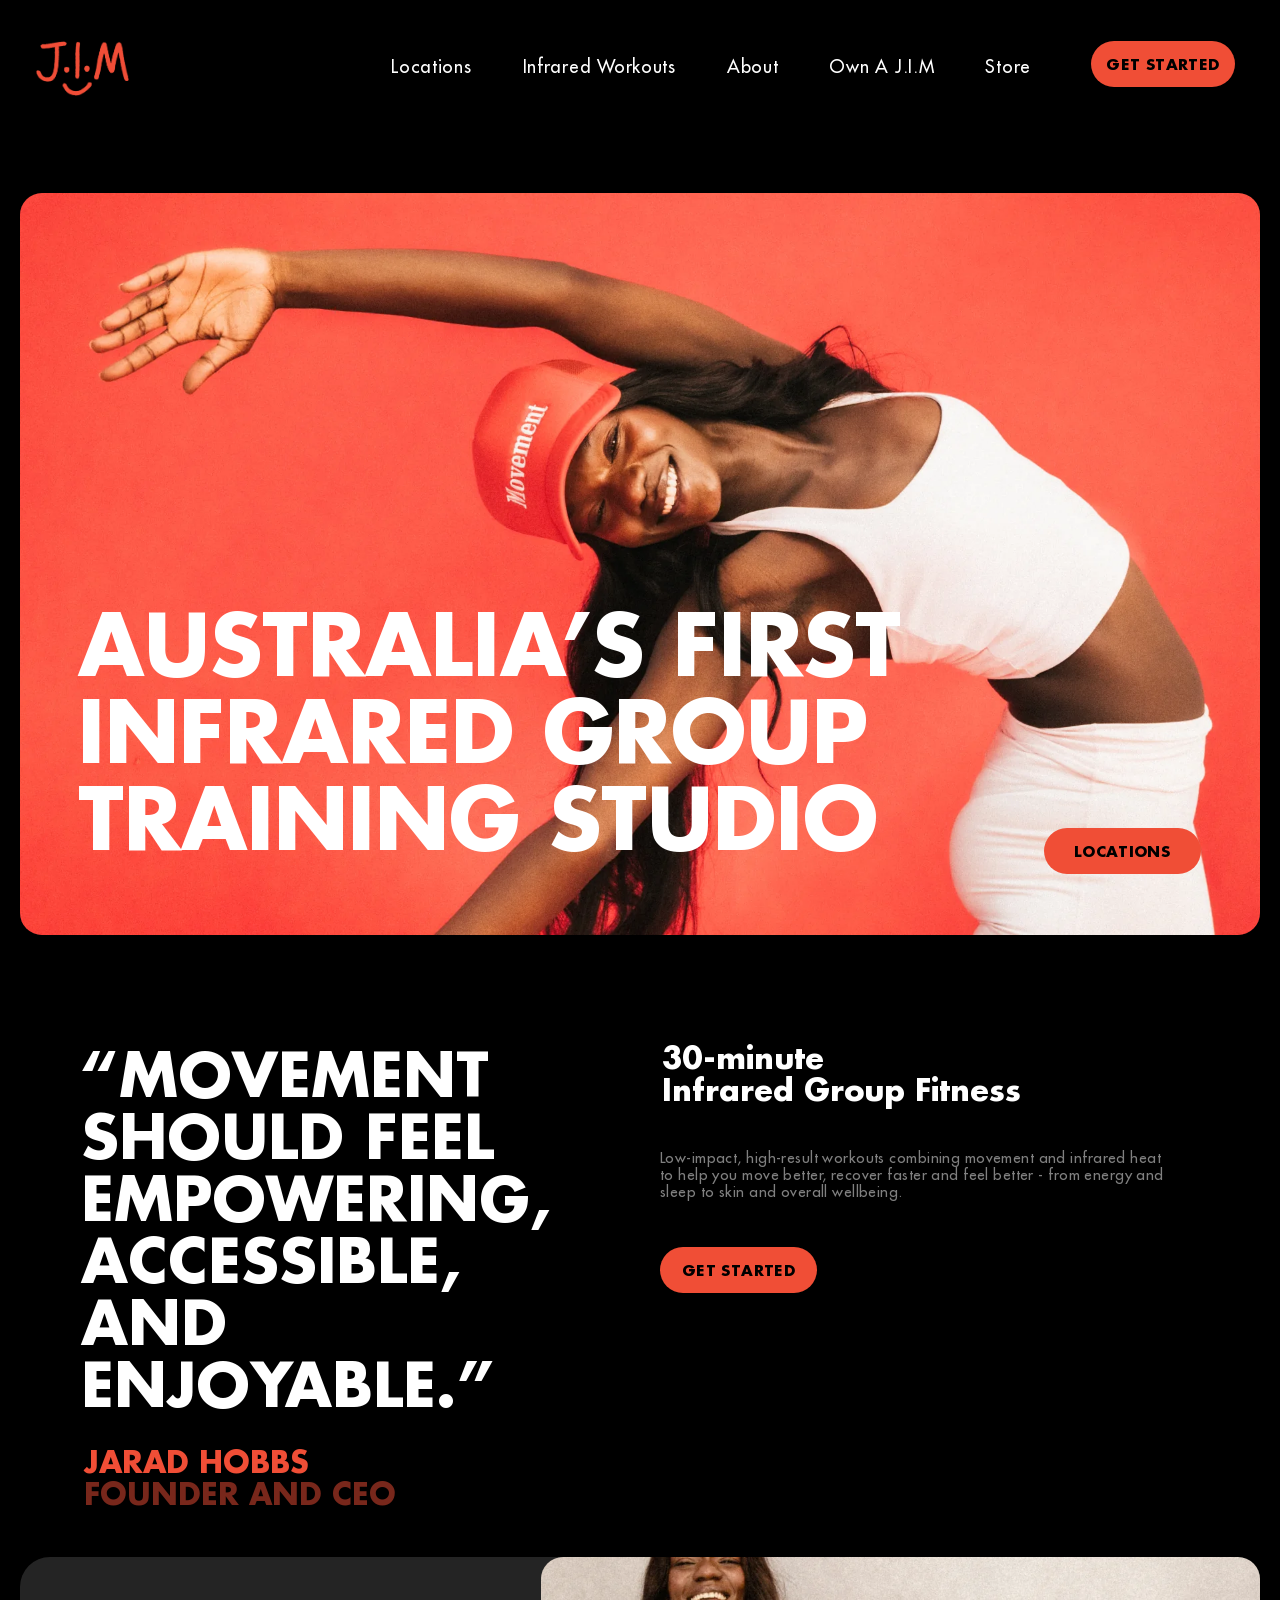
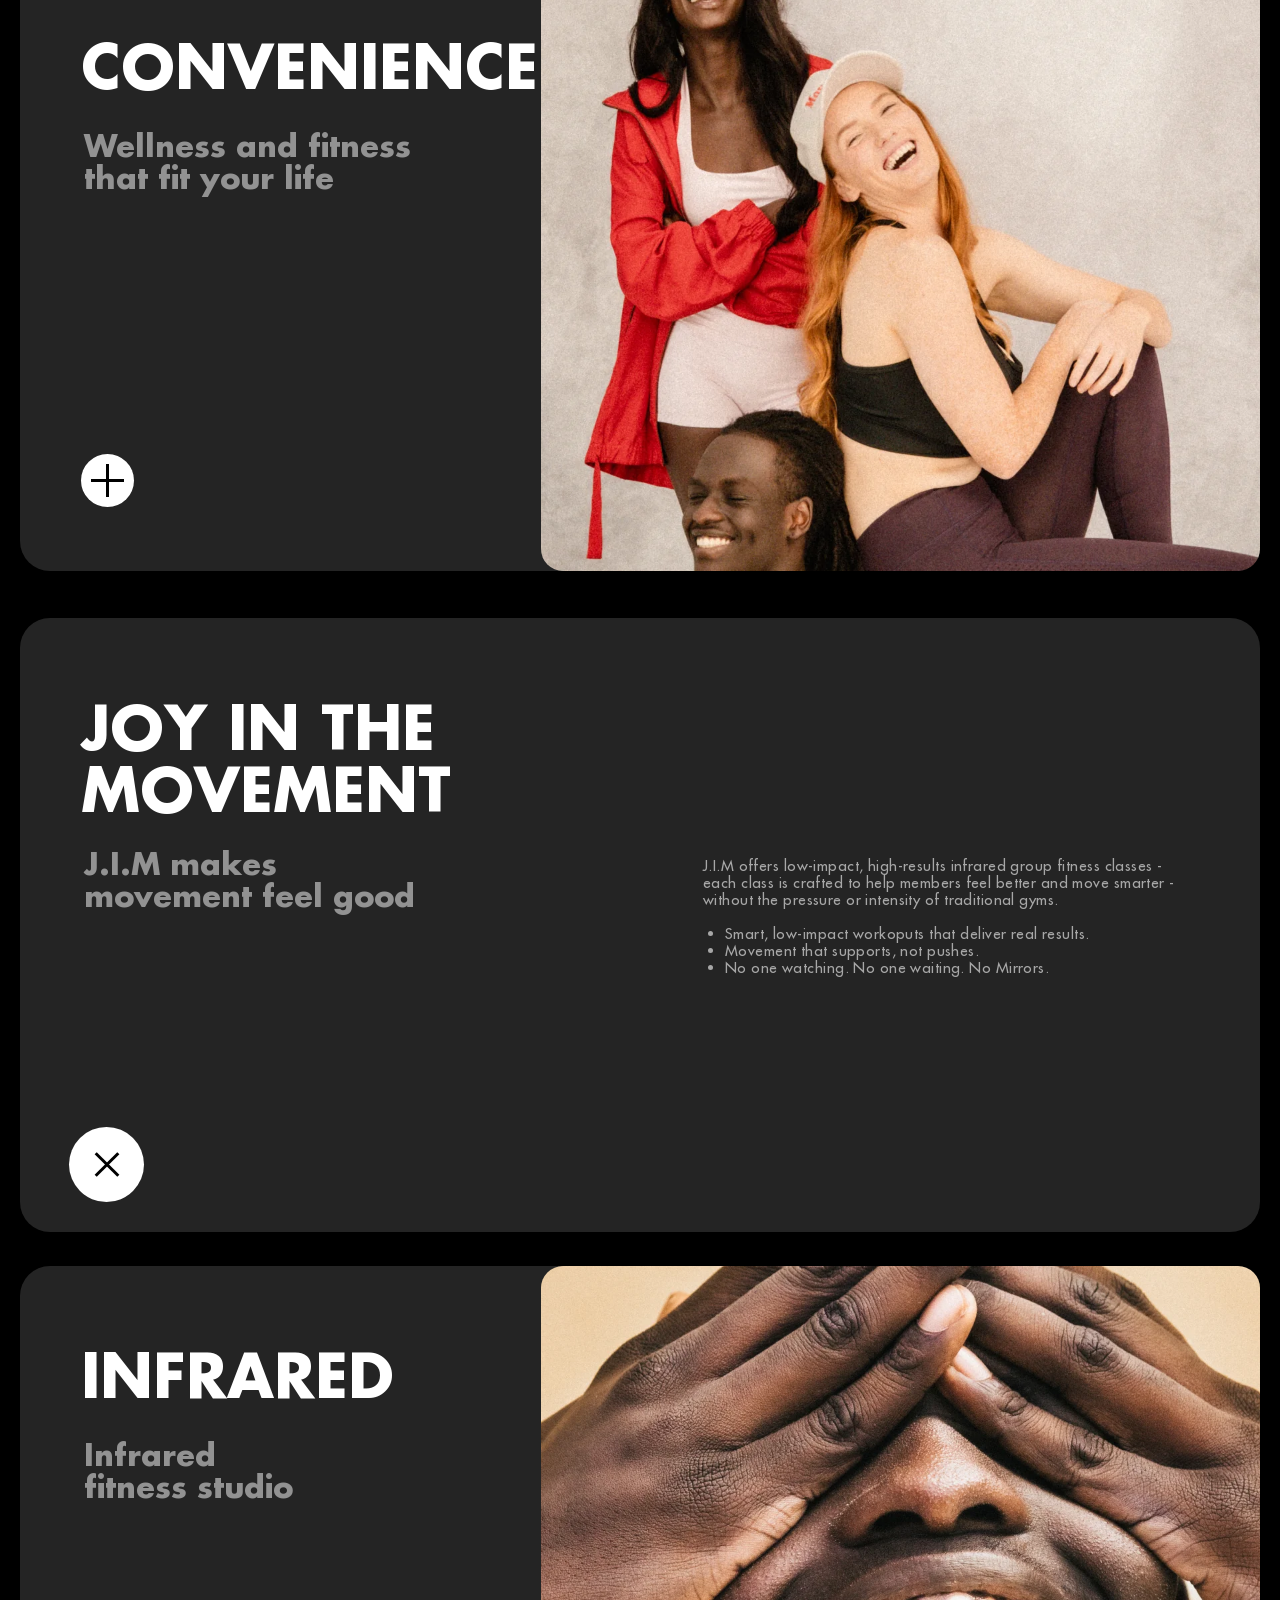
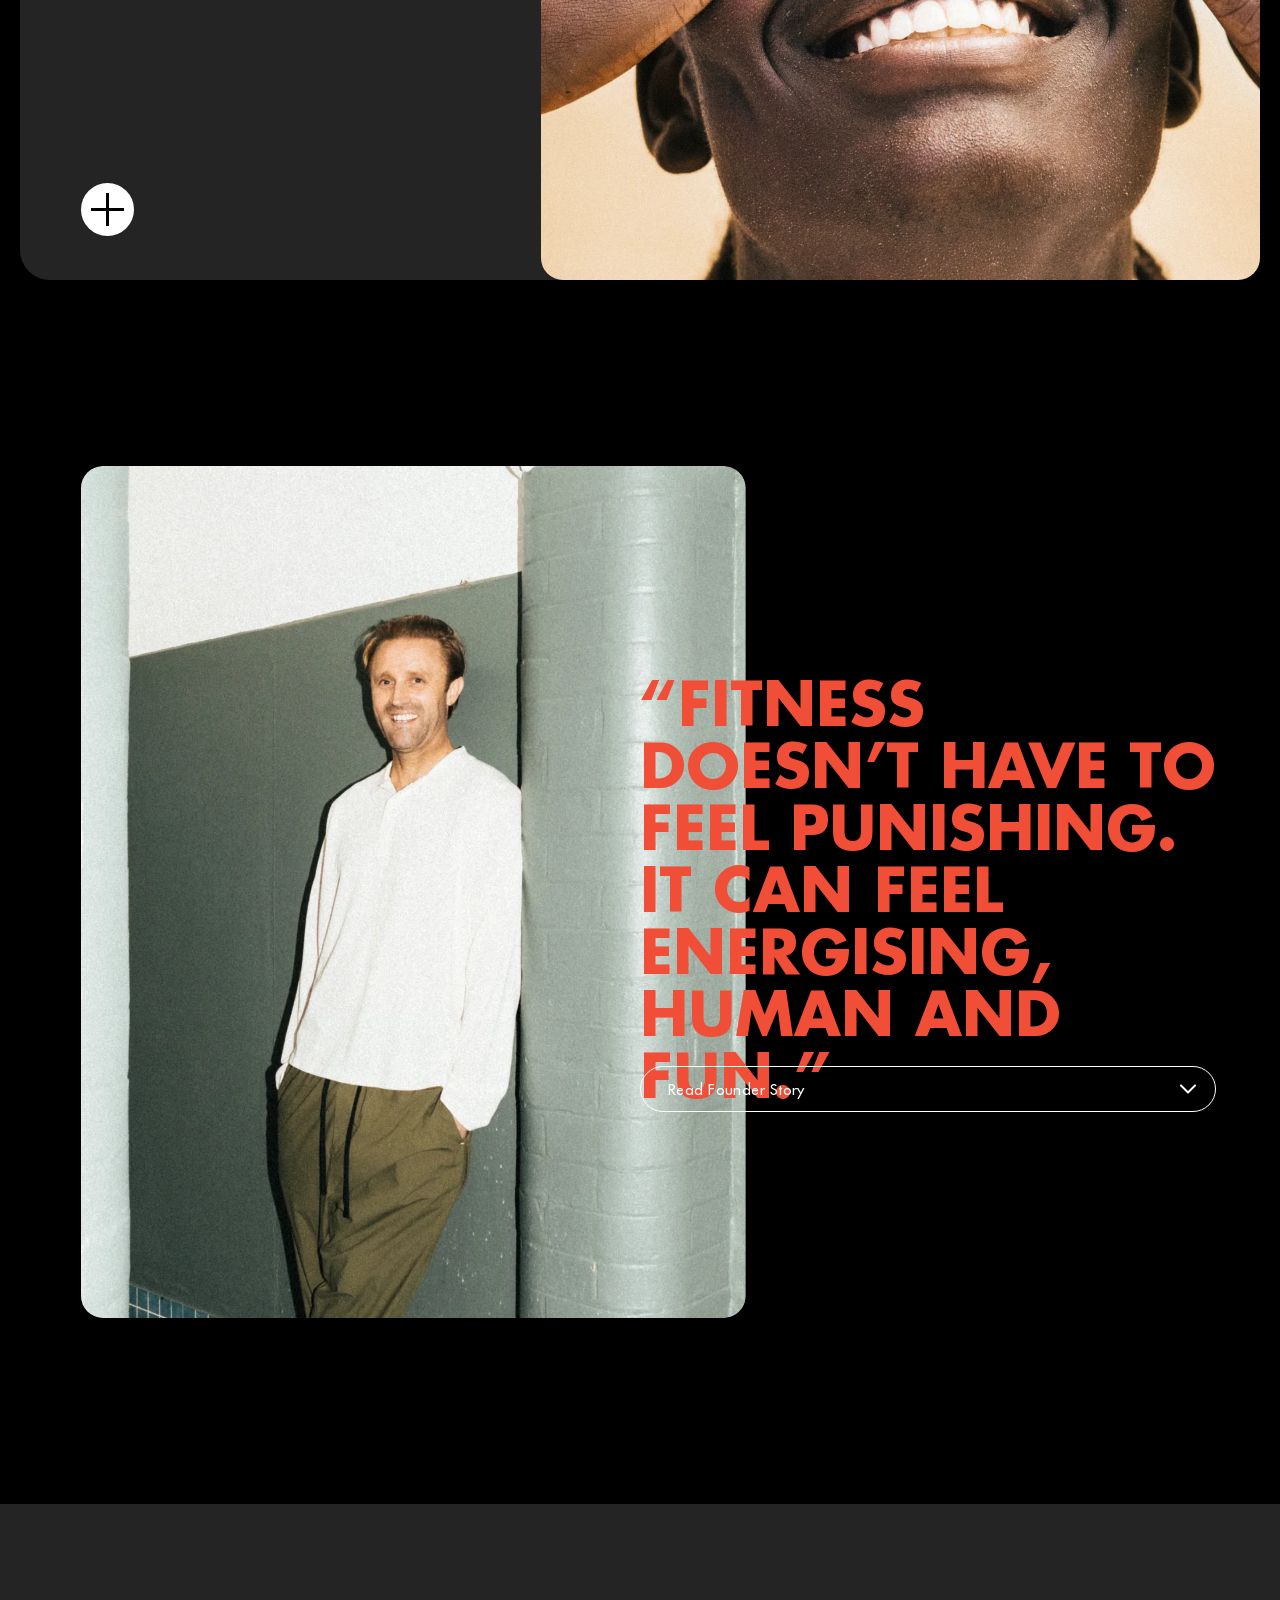
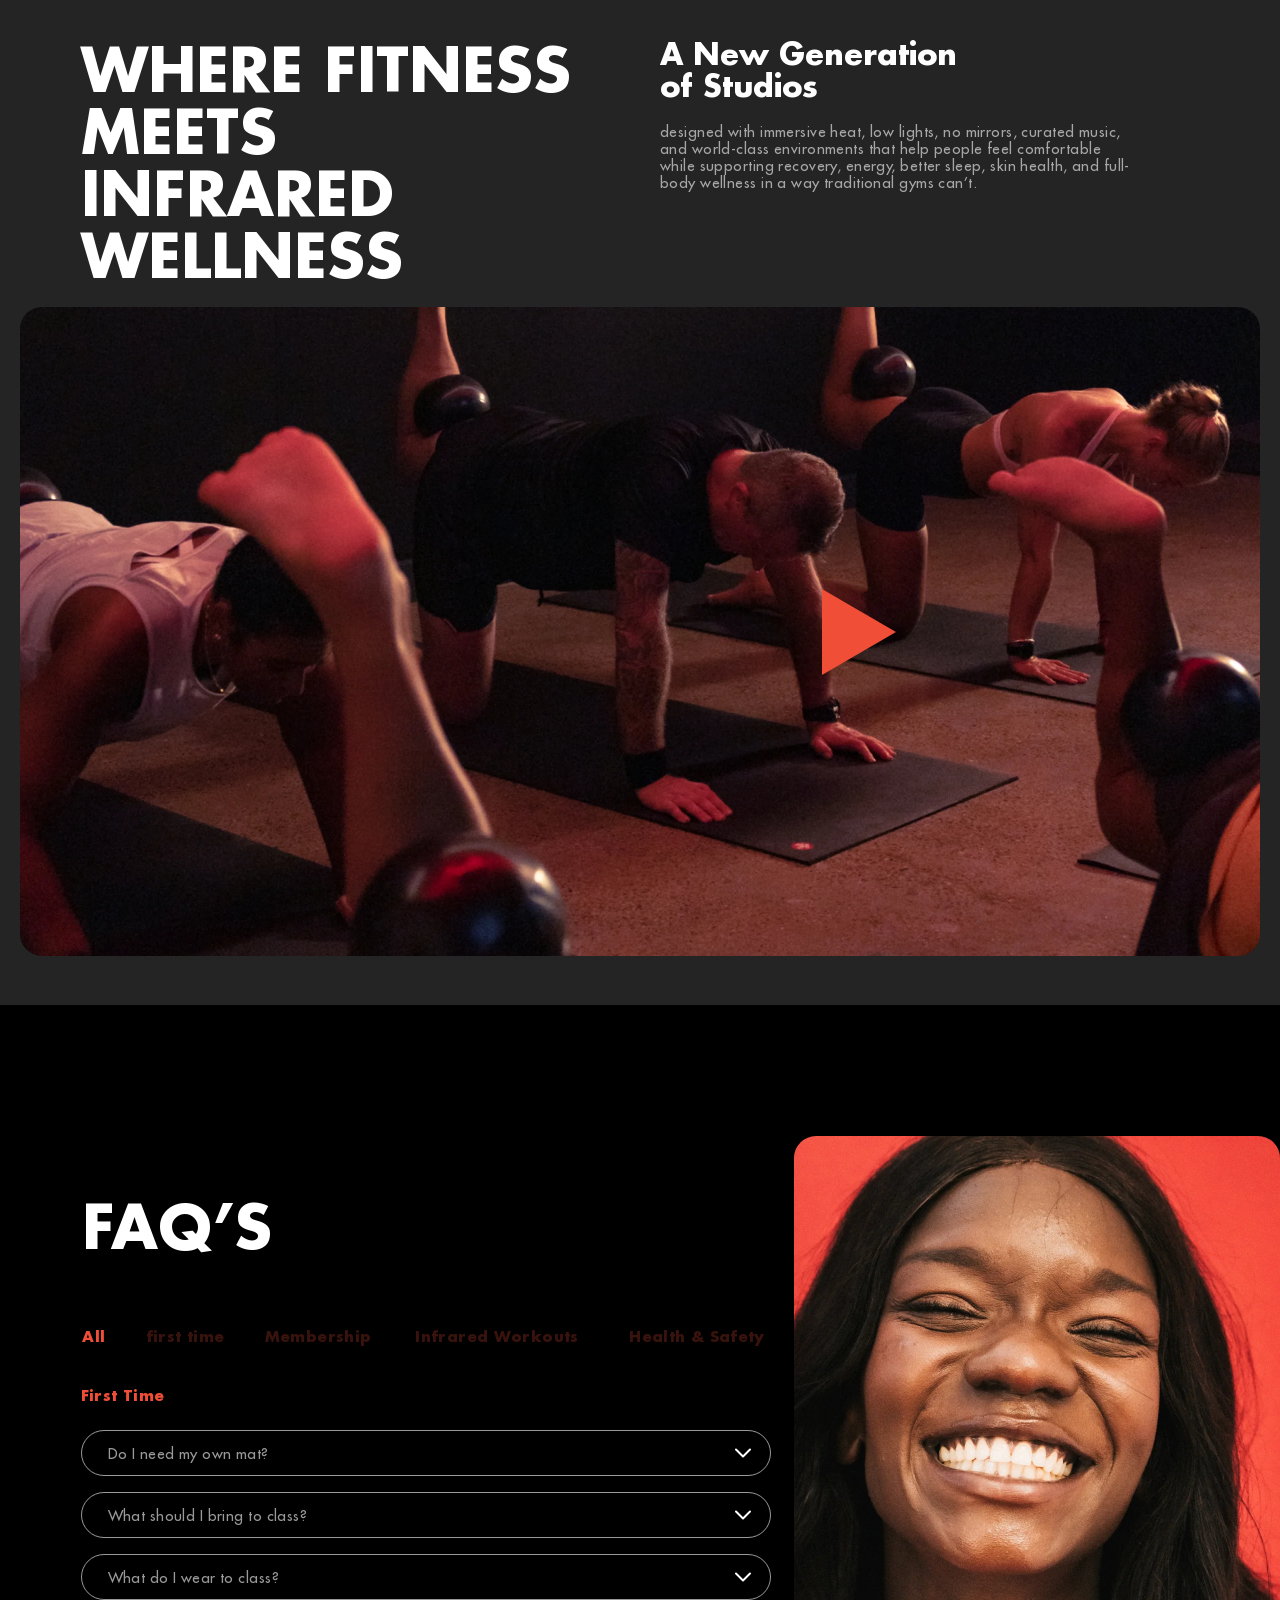
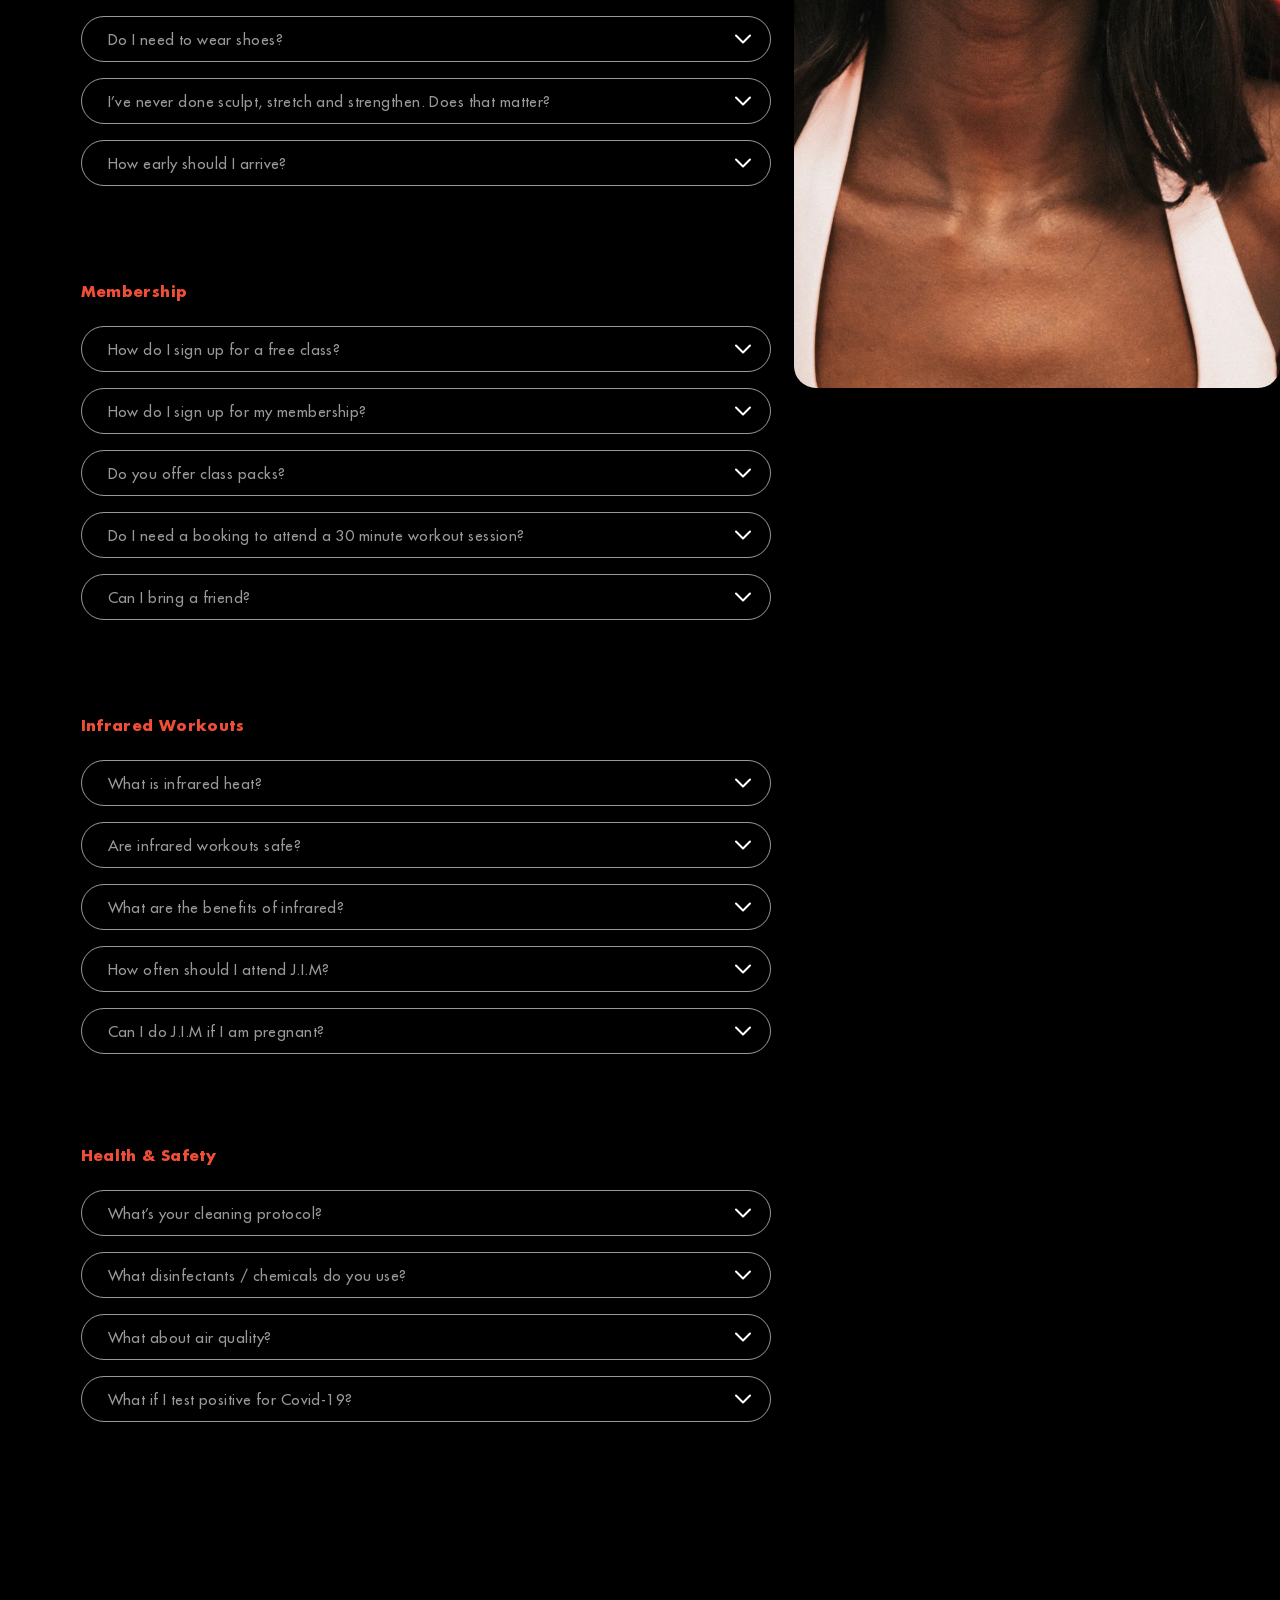
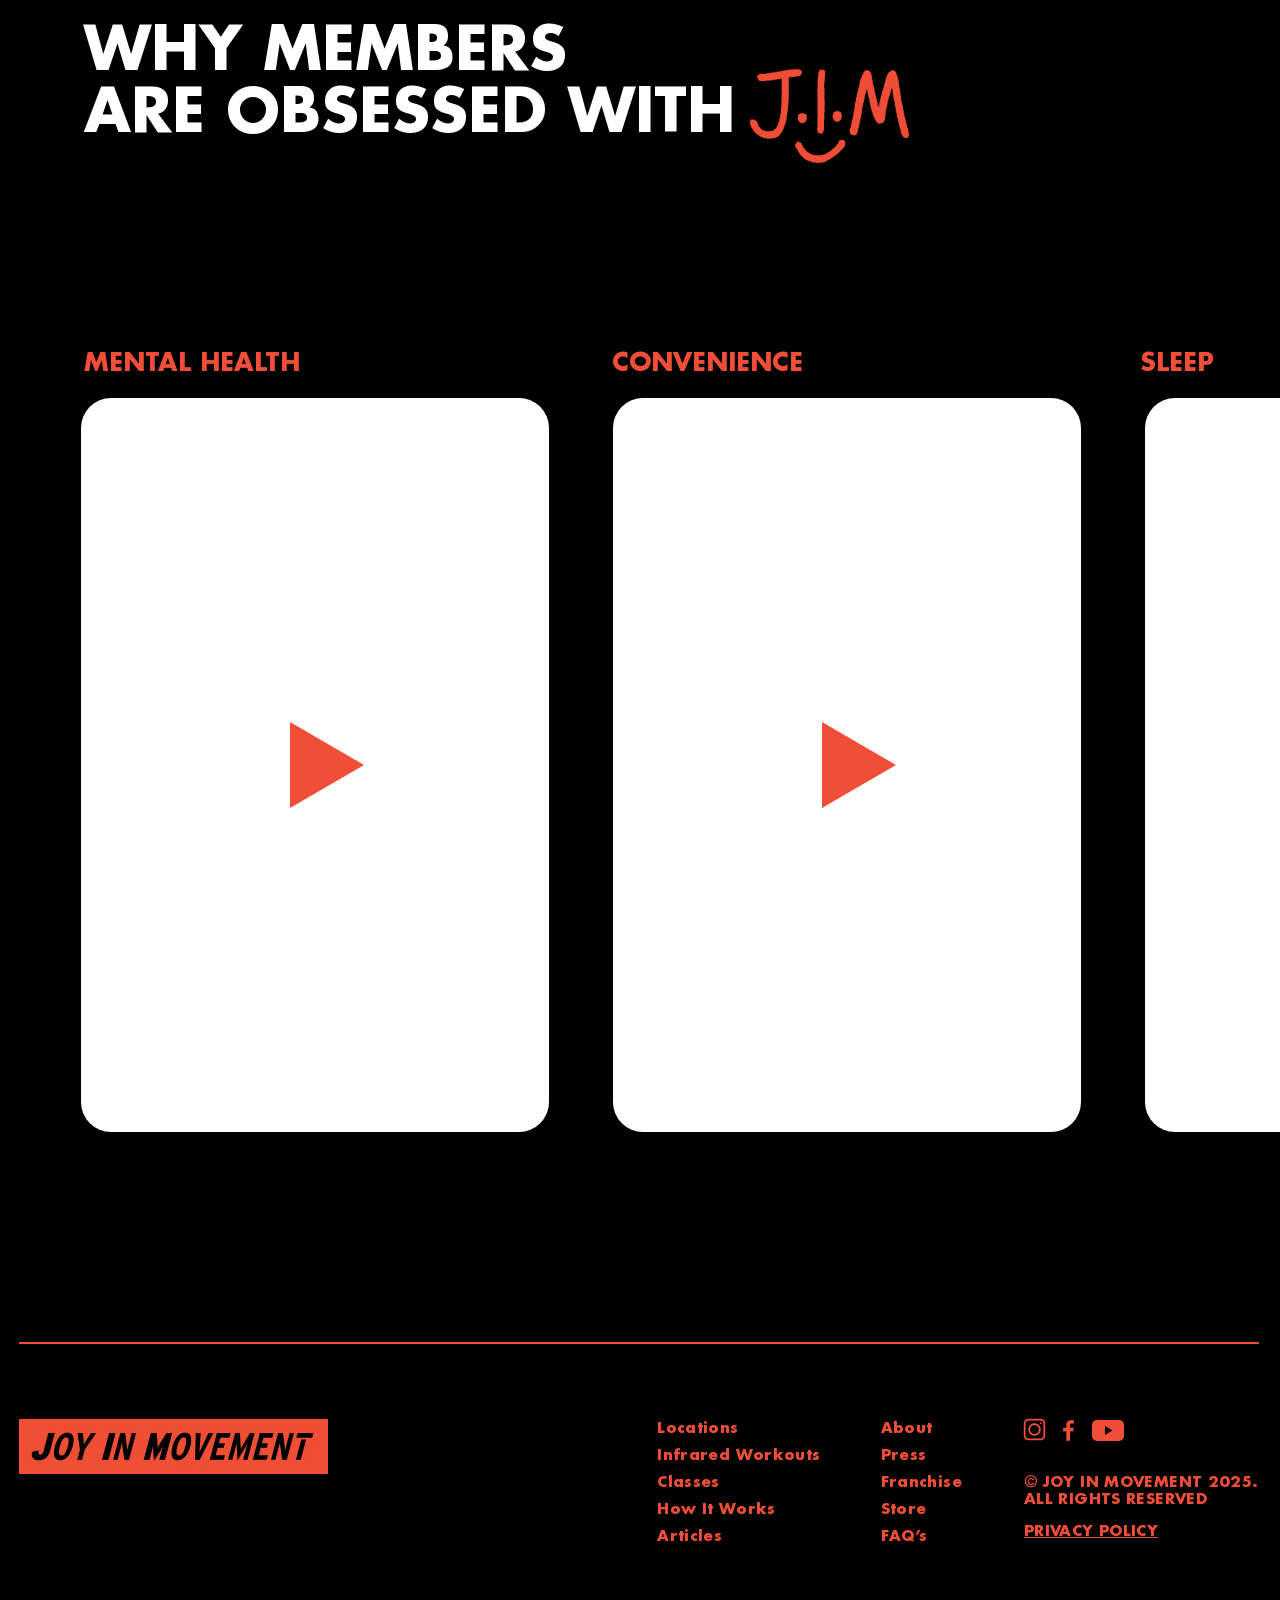
==== commit d69ec1ee: "Match all pages to the Figma design - Reorganize project: css/, js/, docs/screenshots, tools/figma, " ====
--- a/about.html
+++ b/about.html
@@ -1,718 +1,752 @@
-<!DOCTYPE html>
+<!doctype html>
 <html lang="en">
-<head>
-  <meta charset="UTF-8">
-  <meta name="viewport" content="width=device-width, initial-scale=1.0">
-  <title>About | J.I.M - Joy In Movement</title>
-  <link rel="preconnect" href="https://fonts.googleapis.com">
-  <link rel="preconnect" href="https://fonts.gstatic.com" crossorigin>
-  <link href="https://fonts.googleapis.com/css2?family=Montserrat:ital,wght@0,400;0,500;0,600;0,700;0,800;0,900;1,700;1,800&display=swap" rel="stylesheet">
-  <link rel="stylesheet" href="home.css">
-  <link rel="stylesheet" href="about.css">
-</head>
-<body class="about-page-body">
-
-  <!-- =========================================================================
+  <head>
+    <meta charset="UTF-8" />
+    <meta name="viewport" content="width=device-width, initial-scale=1.0" />
+    <title>About | J.I.M - Joy In Movement</title>
+    <link rel="stylesheet" href="css/fonts.css" />
+    <link rel="stylesheet" href="css/home.css" />
+    <link rel="stylesheet" href="css/faq.css" />
+    <link rel="stylesheet" href="css/articles.css" />
+    <link rel="stylesheet" href="css/about.css" />
+  </head>
+  <body class="about-page-body">
+    <!-- =========================================================================
        1. Top Header Bar (1:1 standardized with Figma)
        ========================================================================= -->
-  <header class="jim-header" id="header">
-    <div class="content-container header-inner">
-      <a href="index.html" class="header-brand" aria-label="J.I.M Home">
-        <img src="assets/jim_logo_script.png" alt="J.I.M" class="logo-script-img">
-      </a>
-
-      <nav class="header-nav" aria-label="Main Navigation">
-        <ul class="nav-links-list">
-          <li><a href="locations.html" class="nav-link">Locations</a></li>
-          <li><a href="infrared.html" class="nav-link">Infrared Workouts</a></li>
-          <li><a href="classes.html" class="nav-link">Classes</a></li>
-          <li><a href="about.html" class="nav-link active">About</a></li>
-          <li><a href="own-a-jim.html" class="nav-link">Own A J.I.M</a></li>
-          <li><a href="#store" class="nav-link">Store</a></li>
-        </ul>
-      </nav>
-
-      <div class="header-right">
-        <a href="classes.html" class="header-btn-get-started">GET STARTED</a>
-        <button class="mobile-nav-toggle" id="mobileToggle" aria-label="Toggle navigation menu">
-          <span></span>
-          <span></span>
-          <span></span>
-        </button>
+    <header class="jim-header">
+      <div class="header-inner">
+        <a href="index.html" class="header-logo" aria-label="J.I.M Home">
+          <img src="assets/jim_logo_script.webp" alt="J.I.M" class="logo-script-img" />
+        </a>
+
+        <nav class="header-nav" aria-label="Main Navigation">
+          <ul class="nav-links-list">
+            <li><a href="locations.html" class="nav-link">Locations</a></li>
+            <li><a href="infrared.html" class="nav-link">Infrared Workouts</a></li>
+            <li><a href="about.html" class="nav-link active">About</a></li>
+            <li><a href="own-a-jim.html" class="nav-link">Own A J.I.M</a></li>
+            <li><a href="#store" class="nav-link">Store</a></li>
+          </ul>
+        </nav>
+
+        <div class="header-action">
+          <a href="classes.html" class="header-btn-get-started">GET STARTED</a>
+          <button class="mobile-nav-toggle" id="mobileToggle" aria-label="Toggle navigation menu">
+            <span></span>
+            <span></span>
+            <span></span>
+          </button>
+        </div>
       </div>
-    </div>
-  </header>
-
-  <main>
-    <!-- =========================================================================
-         2. Hero Banner (1653px x 742px, radius 22px)
+    </header>
+
+    <main>
+      <!-- =========================================================================
+         2. Hero (193 - 935px)
          ========================================================================= -->
-    <section class="about-hero-section">
-      <div class="content-container">
-        <div class="about-hero-frame">
-          <img src="assets/about_hero_banner.png" alt="Australia's First Infrared Group Training Studio" class="about-hero-bg">
-          <div class="about-hero-overlay">
-            <h1 class="about-hero-title">
-              AUSTRALIA’S FIRST<br>
-              INFRARED GROUP<br>
-              TRAINING STUDIO
-            </h1>
-            <a href="locations.html" class="about-hero-btn-locations">LOCATIONS</a>
-          </div>
-        </div>
-      </div>
-    </section>
-
-    <!-- =========================================================================
-         3. Intro Founder Quote Section: Movement should feel empowering...
+      <section class="section-hero page-hero">
+        <div class="hero-frame">
+          <img src="assets/about_hero_banner.webp" alt="J.I.M infrared group training studio" class="hero-img" />
+          <h1 class="page-hero-title about-hero-title">AUSTRALIA’S FIRST INFRARED GROUP TRAINING STUDIO</h1>
+          <a href="locations.html" class="hero-pill-locations hero-pill-locations--red">LOCATIONS</a>
+        </div>
+      </section>
+
+      <!-- =========================================================================
+         3. Founder quote + intro (935 - 1448px)
          ========================================================================= -->
-    <section class="section-about-intro">
-      <div class="content-container">
-        <div class="about-intro-row">
-          
-          <!-- Left: Big Quote & Founder Meta -->
+      <section class="about-intro">
+        <div class="content-container about-intro-row">
           <div class="about-intro-left">
             <blockquote class="about-intro-quote">
-              “MOVEMENT SHOULD FEEL EMPOWERING, ACCESSIBLE, AND ENJOYABLE.”
+              “Movement should feel empowering, accessible, and enjoyable.”
             </blockquote>
-            <div class="about-founder-tag">
-              <span class="founder-name">JARAD HOBBS</span>
-              <span class="founder-role">FOUNDER AND CEO</span>
-            </div>
-          </div>
-
-          <!-- Right: Details & Action Button -->
+            <p class="about-intro-author">JARAD HOBBS <span>FOUNDER AND CEO</span></p>
+          </div>
           <div class="about-intro-right">
-            <h3 class="subtitle-about-intro">30-minute<br>Infrared Group Fitness</h3>
-            <p class="desc-about-intro">
-              Low-impact, high-result workouts combining movement and infrared heat to help you move better, recover faster and feel better - from energy and sleep to skin and overall wellbeing.
+            <h2 class="subtitle-30 about-intro-sub">30-minute<br />Infrared Group Fitness</h2>
+            <p class="about-intro-desc">
+              Low-impact, high-result workouts combining movement and infrared heat to help you move better, recover
+              faster and feel better - from energy and sleep to skin and overall wellbeing.
             </p>
-            <a href="classes.html" class="btn-about-action">GET STARTED</a>
-          </div>
-
-        </div>
-      </div>
-    </section>
-
-    <!-- =========================================================================
-         4. Three Dark Pillar Cards (#242424): Convenience, Joy, Infrared
+            <a href="classes.html" class="about-intro-btn">GET STARTED</a>
+          </div>
+        </div>
+      </section>
+
+      <!-- =========================================================================
+         4. Pillars - Convenience / Joy in the Movement / Infrared (1495 - 3418px)
          ========================================================================= -->
-    <section class="section-about-pillars">
-      <div class="content-container">
-        
-        <!-- Pillar 1: CONVENIENCE -->
-        <article class="about-pillar-card mb-32">
-          <div class="pillar-text-side">
-            <div>
-              <h2 class="pillar-card-title">CONVENIENCE</h2>
-              <p class="pillar-card-subtitle">Wellness and fitness<br>that fit your life</p>
-            </div>
-            <button class="pillar-circle-btn" aria-label="Expand Convenience details">
-              <svg width="22" height="22" viewBox="0 0 24 24" fill="none" stroke="#000000" stroke-width="2.5" stroke-linecap="round">
-                <line x1="12" y1="5" x2="12" y2="19"></line>
-                <line x1="5" y1="12" x2="19" y2="12"></line>
+      <section class="about-pillars">
+        <div class="content-container">
+          <article class="about-pillar about-pillar--convenience">
+            <div class="about-pillar-card">
+              <h2 class="about-pillar-title">CONVENIENCE</h2>
+              <p class="about-pillar-sub">Wellness and fitness that fit your life</p>
+              <span class="about-pillar-icon" aria-hidden="true"></span>
+            </div>
+            <img
+              src="assets/about_feature_convenience.webp"
+              alt="J.I.M members laughing together"
+              class="about-pillar-img"
+            />
+          </article>
+
+          <article class="about-pillar about-pillar--joy is-open">
+            <div class="about-pillar-card">
+              <h2 class="about-pillar-title">JOY IN THE MOVEMENT</h2>
+              <p class="about-pillar-sub">J.I.M makes movement feel good</p>
+              <div class="about-pillar-desc">
+                <p>
+                  J.I.M offers low-impact, high-results infrared group fitness classes - each class is crafted to help
+                  members feel better and move smarter - without the pressure or intensity of traditional gyms.
+                </p>
+                <ul>
+                  <li>Smart, low-impact workoputs that deliver real results.</li>
+                  <li>Movement that supports, not pushes.</li>
+                  <li>No one watching. No one waiting. No Mirrors.</li>
+                </ul>
+              </div>
+              <span class="about-pillar-icon" aria-hidden="true"></span>
+            </div>
+          </article>
+
+          <article class="about-pillar about-pillar--infrared">
+            <div class="about-pillar-card">
+              <h2 class="about-pillar-title">INFRARED</h2>
+              <p class="about-pillar-sub">Infrared fitness studio</p>
+              <span class="about-pillar-icon" aria-hidden="true"></span>
+            </div>
+            <img src="assets/about_feature_infrared.webp" alt="Smiling J.I.M member" class="about-pillar-img" />
+          </article>
+        </div>
+      </section>
+
+      <!-- =========================================================================
+         5. Founder story (3604 - 4456px)
+         ========================================================================= -->
+      <section class="about-founder">
+        <div class="content-container about-founder-inner">
+          <img src="assets/about_founder_jarad.webp" alt="Jarad Hobbs, founder of J.I.M" class="about-founder-photo" />
+          <blockquote class="about-founder-quote">
+            “Fitness doesn’t have to feel punishing. IT CAN FEEL ENERGISING, HUMAN AND FUN.”
+          </blockquote>
+          <a href="#founder-story" class="about-founder-pill">
+            <span>Read Founder Story</span>
+            <svg width="16" height="10" viewBox="0 0 16 10" fill="none" aria-hidden="true">
+              <path
+                d="M1 1.5L8 8.5L15 1.5"
+                stroke="currentColor"
+                stroke-width="2"
+                stroke-linecap="round"
+                stroke-linejoin="round"
+              />
+            </svg>
+          </a>
+        </div>
+      </section>
+
+      <!-- =========================================================================
+         6. Where fitness meets infrared wellness - #242424 band (4642 - 5743px)
+         ========================================================================= -->
+      <section class="about-video-band">
+        <div class="content-container">
+          <div class="about-video-head">
+            <h2 class="about-video-title">WHERE FITNESS MEETS<br />INFRARED WELLNESS</h2>
+            <div class="about-video-copy">
+              <h3 class="subtitle-30 about-video-sub">A New Generation<br />of Studios</h3>
+              <p class="about-video-desc">
+                designed with immersive heat, low lights, no mirrors, curated music, and world-class environments that
+                help people feel comfortable while supporting recovery, energy, better sleep, skin health, and full-body
+                wellness in a way traditional gyms can’t.
+              </p>
+            </div>
+          </div>
+          <div class="wellness-video-frame about-video-frame">
+            <img
+              src="assets/about_video_studio.webp"
+              alt="Infrared class in the J.I.M studio"
+              class="about-video-img"
+            />
+            <button type="button" class="wellness-video-play-btn about-video-play" aria-label="Play video">
+              <svg width="74" height="86" viewBox="0 0 74 86" aria-hidden="true">
+                <polygon points="0,0 74,43 0,86" fill="#F04E36" />
               </svg>
             </button>
           </div>
-          <div class="pillar-photo-side">
-            <img src="assets/about_feature_convenience.png" alt="Convenience" class="pillar-card-img">
-          </div>
-        </article>
-
-        <!-- Pillar 2: JOY IN THE MOVEMENT (Wide Card) -->
-        <article class="about-pillar-card full-width-card mb-32">
-          <div class="pillar-text-side">
-            <div>
-              <h2 class="pillar-card-title">JOY IN THE<br>MOVEMENT</h2>
-              <p class="pillar-card-subtitle">J.I.M makes<br>movement feel good</p>
-            </div>
-            <button class="pillar-circle-btn" aria-label="Expand Joy in Movement details">
-              <svg width="22" height="22" viewBox="0 0 24 24" fill="none" stroke="#000000" stroke-width="2.5" stroke-linecap="round">
-                <line x1="12" y1="5" x2="12" y2="19"></line>
-                <line x1="5" y1="12" x2="19" y2="12"></line>
-              </svg>
+        </div>
+      </section>
+
+      <!-- =========================================================================
+         7. FAQ's (5743 - 7807px)
+         ========================================================================= -->
+      <section class="about-faq" id="about-faqs">
+        <div class="content-container about-faq-inner">
+          <img src="assets/about_faq_girl.webp" alt="J.I.M member" class="about-faq-photo" />
+          <h2 class="faq-section-title">FAQ’S</h2>
+          <div class="faq-tabs" role="tablist">
+            <button class="faq-tab-btn active" data-cat="all" style="--tab-x: 29.5px; --tab-w: 101px">All</button>
+            <button class="faq-tab-btn" data-cat="first-time" style="--tab-x: 116.5px; --tab-w: 109px">
+              first time
             </button>
-          </div>
-          <div class="pillar-paragraph-side">
-            <p class="pillar-long-text">
-              J.I.M offers low-impact, high-results infrared group fitness classes - each class is crafted to help members feel better and move smarter - without the pressure or intensity of traditional gyms. Smart, low-impact workoputs that deliver real results. Movement that supports, not pushes. No one watching. No one waiting. No Mirrors.
-            </p>
-          </div>
-        </article>
-
-        <!-- Pillar 3: INFRARED -->
-        <article class="about-pillar-card mb-80">
-          <div class="pillar-text-side">
-            <div>
-              <h2 class="pillar-card-title">INFRARED</h2>
-              <p class="pillar-card-subtitle">Infrared<br>fitness studio</p>
-            </div>
-            <button class="pillar-circle-btn" aria-label="Expand Infrared details">
-              <svg width="22" height="22" viewBox="0 0 24 24" fill="none" stroke="#000000" stroke-width="2.5" stroke-linecap="round">
-                <line x1="12" y1="5" x2="12" y2="19"></line>
-                <line x1="5" y1="12" x2="19" y2="12"></line>
-              </svg>
+            <button class="faq-tab-btn" data-cat="membership" style="--tab-x: 249.5px; --tab-w: 109px">
+              Membership
             </button>
-          </div>
-          <div class="pillar-photo-side">
-            <img src="assets/about_feature_infrared.png" alt="Infrared" class="pillar-card-img">
-          </div>
-        </article>
-
-      </div>
-    </section>
-
-    <!-- =========================================================================
-         5. Founder Philosophy Feature: Jarad Hobbs Portrait + Red Quote
+            <button class="faq-tab-btn" data-cat="infrared" style="--tab-x: 390.5px; --tab-w: 185px">
+              Infrared Workouts
+            </button>
+            <button class="faq-tab-btn" data-cat="health-safety" style="--tab-x: 609.5px; --tab-w: 147px">
+              Health &amp; Safety
+            </button>
+          </div>
+          <div class="faqs-groups-container">
+            <div class="faq-category-group" data-group="first-time">
+              <h3 class="faq-category-label">First Time</h3>
+              <details class="faq-pill-details">
+                <summary class="faq-pill-summary">
+                  <span class="faq-question-text">Do I need my own mat?</span>
+                  <svg class="faq-arrow-icon" width="16" height="10" viewBox="0 0 16 10" fill="none" aria-hidden="true">
+                    <path
+                      d="M1 1.5L8 8.5L15 1.5"
+                      stroke="currentColor"
+                      stroke-width="2"
+                      stroke-linecap="round"
+                      stroke-linejoin="round"
+                    />
+                  </svg>
+                </summary>
+                <div class="faq-answer-drawer">
+                  <p>
+                    No, we provide premium sanitized yoga mats, blocks, resistance bands, and foam rollers for every
+                    single class.
+                  </p>
+                </div>
+              </details>
+              <details class="faq-pill-details">
+                <summary class="faq-pill-summary">
+                  <span class="faq-question-text">What should I bring to class?</span>
+                  <svg class="faq-arrow-icon" width="16" height="10" viewBox="0 0 16 10" fill="none" aria-hidden="true">
+                    <path
+                      d="M1 1.5L8 8.5L15 1.5"
+                      stroke="currentColor"
+                      stroke-width="2"
+                      stroke-linecap="round"
+                      stroke-linejoin="round"
+                    />
+                  </svg>
+                </summary>
+                <div class="faq-answer-drawer">
+                  <p>
+                    Just bring a water bottle, a sweat towel, and comfortable workout clothes. We have water refill
+                    stations in every studio.
+                  </p>
+                </div>
+              </details>
+              <details class="faq-pill-details">
+                <summary class="faq-pill-summary">
+                  <span class="faq-question-text">What do I wear to class?</span>
+                  <svg class="faq-arrow-icon" width="16" height="10" viewBox="0 0 16 10" fill="none" aria-hidden="true">
+                    <path
+                      d="M1 1.5L8 8.5L15 1.5"
+                      stroke="currentColor"
+                      stroke-width="2"
+                      stroke-linecap="round"
+                      stroke-linejoin="round"
+                    />
+                  </svg>
+                </summary>
+                <div class="faq-answer-drawer">
+                  <p>
+                    Breathable workout attire such as activewear shorts, leggings, or tops that you feel comfortable
+                    sweating in.
+                  </p>
+                </div>
+              </details>
+              <details class="faq-pill-details">
+                <summary class="faq-pill-summary">
+                  <span class="faq-question-text">Do I need to wear shoes?</span>
+                  <svg class="faq-arrow-icon" width="16" height="10" viewBox="0 0 16 10" fill="none" aria-hidden="true">
+                    <path
+                      d="M1 1.5L8 8.5L15 1.5"
+                      stroke="currentColor"
+                      stroke-width="2"
+                      stroke-linecap="round"
+                      stroke-linejoin="round"
+                    />
+                  </svg>
+                </summary>
+                <div class="faq-answer-drawer">
+                  <p>
+                    Most of our classes are performed barefoot or with grip socks to improve balance, foot strength, and
+                    joint alignment.
+                  </p>
+                </div>
+              </details>
+              <details class="faq-pill-details">
+                <summary class="faq-pill-summary">
+                  <span class="faq-question-text"
+                    >I’ve never done sculpt, stretch and strengthen. Does that matter?</span
+                  >
+                  <svg class="faq-arrow-icon" width="16" height="10" viewBox="0 0 16 10" fill="none" aria-hidden="true">
+                    <path
+                      d="M1 1.5L8 8.5L15 1.5"
+                      stroke="currentColor"
+                      stroke-width="2"
+                      stroke-linecap="round"
+                      stroke-linejoin="round"
+                    />
+                  </svg>
+                </summary>
+                <div class="faq-answer-drawer">
+                  <p>
+                    Not at all! Our classes are low-impact and designed for all fitness levels with clear coach
+                    modifications for every move.
+                  </p>
+                </div>
+              </details>
+              <details class="faq-pill-details">
+                <summary class="faq-pill-summary">
+                  <span class="faq-question-text">How early should I arrive?</span>
+                  <svg class="faq-arrow-icon" width="16" height="10" viewBox="0 0 16 10" fill="none" aria-hidden="true">
+                    <path
+                      d="M1 1.5L8 8.5L15 1.5"
+                      stroke="currentColor"
+                      stroke-width="2"
+                      stroke-linecap="round"
+                      stroke-linejoin="round"
+                    />
+                  </svg>
+                </summary>
+                <div class="faq-answer-drawer">
+                  <p>
+                    Please arrive 10-15 minutes before your class start time so our team can show you around the studio
+                    and set up your mat.
+                  </p>
+                </div>
+              </details>
+            </div>
+
+            <div class="faq-category-group" data-group="membership">
+              <h3 class="faq-category-label">Membership</h3>
+              <details class="faq-pill-details">
+                <summary class="faq-pill-summary">
+                  <span class="faq-question-text">How do I sign up for a free class?</span>
+                  <svg class="faq-arrow-icon" width="16" height="10" viewBox="0 0 16 10" fill="none" aria-hidden="true">
+                    <path
+                      d="M1 1.5L8 8.5L15 1.5"
+                      stroke="currentColor"
+                      stroke-width="2"
+                      stroke-linecap="round"
+                      stroke-linejoin="round"
+                    />
+                  </svg>
+                </summary>
+                <div class="faq-answer-drawer">
+                  <p>
+                    Download the J.I.M App, select your home studio, and your complimentary first class pass will be
+                    ready to book immediately.
+                  </p>
+                </div>
+              </details>
+              <details class="faq-pill-details">
+                <summary class="faq-pill-summary">
+                  <span class="faq-question-text">How do I sign up for my membership?</span>
+                  <svg class="faq-arrow-icon" width="16" height="10" viewBox="0 0 16 10" fill="none" aria-hidden="true">
+                    <path
+                      d="M1 1.5L8 8.5L15 1.5"
+                      stroke="currentColor"
+                      stroke-width="2"
+                      stroke-linecap="round"
+                      stroke-linejoin="round"
+                    />
+                  </svg>
+                </summary>
+                <div class="faq-answer-drawer">
+                  <p>
+                    Memberships can be set up directly in the J.I.M app or with our studio team before or after your
+                    first session.
+                  </p>
+                </div>
+              </details>
+              <details class="faq-pill-details">
+                <summary class="faq-pill-summary">
+                  <span class="faq-question-text">Do you offer class packs?</span>
+                  <svg class="faq-arrow-icon" width="16" height="10" viewBox="0 0 16 10" fill="none" aria-hidden="true">
+                    <path
+                      d="M1 1.5L8 8.5L15 1.5"
+                      stroke="currentColor"
+                      stroke-width="2"
+                      stroke-linecap="round"
+                      stroke-linejoin="round"
+                    />
+                  </svg>
+                </summary>
+                <div class="faq-answer-drawer">
+                  <p>
+                    Yes, we offer flexible 10-class and 20-class packs in addition to unlimited weekly membership tiers.
+                  </p>
+                </div>
+              </details>
+              <details class="faq-pill-details">
+                <summary class="faq-pill-summary">
+                  <span class="faq-question-text">Do I need a booking to attend a 30 minute workout session?</span>
+                  <svg class="faq-arrow-icon" width="16" height="10" viewBox="0 0 16 10" fill="none" aria-hidden="true">
+                    <path
+                      d="M1 1.5L8 8.5L15 1.5"
+                      stroke="currentColor"
+                      stroke-width="2"
+                      stroke-linecap="round"
+                      stroke-linejoin="round"
+                    />
+                  </svg>
+                </summary>
+                <div class="faq-answer-drawer">
+                  <p>
+                    Yes, because studio mat spots are capped to ensure plenty of personal space, bookings via the app
+                    are required.
+                  </p>
+                </div>
+              </details>
+              <details class="faq-pill-details">
+                <summary class="faq-pill-summary">
+                  <span class="faq-question-text">Can I bring a friend?</span>
+                  <svg class="faq-arrow-icon" width="16" height="10" viewBox="0 0 16 10" fill="none" aria-hidden="true">
+                    <path
+                      d="M1 1.5L8 8.5L15 1.5"
+                      stroke="currentColor"
+                      stroke-width="2"
+                      stroke-linecap="round"
+                      stroke-linejoin="round"
+                    />
+                  </svg>
+                </summary>
+                <div class="faq-answer-drawer">
+                  <p>
+                    Absolutely! All unlimited members receive guest pass perks every month to introduce friends and
+                    family to J.I.M.
+                  </p>
+                </div>
+              </details>
+            </div>
+
+            <div class="faq-category-group" data-group="infrared">
+              <h3 class="faq-category-label">Infrared Workouts</h3>
+              <details class="faq-pill-details">
+                <summary class="faq-pill-summary">
+                  <span class="faq-question-text">What is infrared heat?</span>
+                  <svg class="faq-arrow-icon" width="16" height="10" viewBox="0 0 16 10" fill="none" aria-hidden="true">
+                    <path
+                      d="M1 1.5L8 8.5L15 1.5"
+                      stroke="currentColor"
+                      stroke-width="2"
+                      stroke-linecap="round"
+                      stroke-linejoin="round"
+                    />
+                  </svg>
+                </summary>
+                <div class="faq-answer-drawer">
+                  <p>
+                    Infrared heat gently penetrates muscle tissue directly rather than merely blowing hot air, providing
+                    deeper muscle warmth, circulation, and recovery.
+                  </p>
+                </div>
+              </details>
+              <details class="faq-pill-details">
+                <summary class="faq-pill-summary">
+                  <span class="faq-question-text">Are infrared workouts safe?</span>
+                  <svg class="faq-arrow-icon" width="16" height="10" viewBox="0 0 16 10" fill="none" aria-hidden="true">
+                    <path
+                      d="M1 1.5L8 8.5L15 1.5"
+                      stroke="currentColor"
+                      stroke-width="2"
+                      stroke-linecap="round"
+                      stroke-linejoin="round"
+                    />
+                  </svg>
+                </summary>
+                <div class="faq-answer-drawer">
+                  <p>
+                    Yes! Infrared wavelengths are the same therapeutic rays used in physical therapy and neonatal units,
+                    free of UV radiation.
+                  </p>
+                </div>
+              </details>
+              <details class="faq-pill-details">
+                <summary class="faq-pill-summary">
+                  <span class="faq-question-text">What are the benefits of infrared?</span>
+                  <svg class="faq-arrow-icon" width="16" height="10" viewBox="0 0 16 10" fill="none" aria-hidden="true">
+                    <path
+                      d="M1 1.5L8 8.5L15 1.5"
+                      stroke="currentColor"
+                      stroke-width="2"
+                      stroke-linecap="round"
+                      stroke-linejoin="round"
+                    />
+                  </svg>
+                </summary>
+                <div class="faq-answer-drawer">
+                  <p>
+                    Benefits include enhanced calorie burn, accelerated muscle recovery, improved cardiovascular health,
+                    deeper sleep, and radiant skin.
+                  </p>
+                </div>
+              </details>
+              <details class="faq-pill-details">
+                <summary class="faq-pill-summary">
+                  <span class="faq-question-text">How often should I attend J.I.M?</span>
+                  <svg class="faq-arrow-icon" width="16" height="10" viewBox="0 0 16 10" fill="none" aria-hidden="true">
+                    <path
+                      d="M1 1.5L8 8.5L15 1.5"
+                      stroke="currentColor"
+                      stroke-width="2"
+                      stroke-linecap="round"
+                      stroke-linejoin="round"
+                    />
+                  </svg>
+                </summary>
+                <div class="faq-answer-drawer">
+                  <p>
+                    Because our workouts are low-impact, 3 to 5 times per week is ideal to maximize physical results
+                    without overtraining joints.
+                  </p>
+                </div>
+              </details>
+              <details class="faq-pill-details">
+                <summary class="faq-pill-summary">
+                  <span class="faq-question-text">Can I do J.I.M if I am pregnant?</span>
+                  <svg class="faq-arrow-icon" width="16" height="10" viewBox="0 0 16 10" fill="none" aria-hidden="true">
+                    <path
+                      d="M1 1.5L8 8.5L15 1.5"
+                      stroke="currentColor"
+                      stroke-width="2"
+                      stroke-linecap="round"
+                      stroke-linejoin="round"
+                    />
+                  </svg>
+                </summary>
+                <div class="faq-answer-drawer">
+                  <p>
+                    We recommend consulting with your obstetrician prior to heated workouts during pregnancy. We also
+                    offer non-heated movement modifications.
+                  </p>
+                </div>
+              </details>
+            </div>
+
+            <div class="faq-category-group" data-group="health-safety">
+              <h3 class="faq-category-label">Health &amp; Safety</h3>
+              <details class="faq-pill-details">
+                <summary class="faq-pill-summary">
+                  <span class="faq-question-text">What’s your cleaning protocol?</span>
+                  <svg class="faq-arrow-icon" width="16" height="10" viewBox="0 0 16 10" fill="none" aria-hidden="true">
+                    <path
+                      d="M1 1.5L8 8.5L15 1.5"
+                      stroke="currentColor"
+                      stroke-width="2"
+                      stroke-linecap="round"
+                      stroke-linejoin="round"
+                    />
+                  </svg>
+                </summary>
+                <div class="faq-answer-drawer">
+                  <p>
+                    Studios are hospital-grade sanitized between every class, including deep infrared mat cleans,
+                    touchpoint disinfections, and HEPA air filtering.
+                  </p>
+                </div>
+              </details>
+              <details class="faq-pill-details">
+                <summary class="faq-pill-summary">
+                  <span class="faq-question-text">What disinfectants / chemicals do you use?</span>
+                  <svg class="faq-arrow-icon" width="16" height="10" viewBox="0 0 16 10" fill="none" aria-hidden="true">
+                    <path
+                      d="M1 1.5L8 8.5L15 1.5"
+                      stroke="currentColor"
+                      stroke-width="2"
+                      stroke-linecap="round"
+                      stroke-linejoin="round"
+                    />
+                  </svg>
+                </summary>
+                <div class="faq-answer-drawer">
+                  <p>
+                    We use eco-certified, non-toxic, antibacterial botanical solutions that are tough on bacteria yet
+                    gentle on skin and breathing.
+                  </p>
+                </div>
+              </details>
+              <details class="faq-pill-details">
+                <summary class="faq-pill-summary">
+                  <span class="faq-question-text">What about air quality?</span>
+                  <svg class="faq-arrow-icon" width="16" height="10" viewBox="0 0 16 10" fill="none" aria-hidden="true">
+                    <path
+                      d="M1 1.5L8 8.5L15 1.5"
+                      stroke="currentColor"
+                      stroke-width="2"
+                      stroke-linecap="round"
+                      stroke-linejoin="round"
+                    />
+                  </svg>
+                </summary>
+                <div class="faq-answer-drawer">
+                  <p>
+                    Our studios feature high-volume fresh air ventilation systems that cycle and replace 100% of studio
+                    air continuously throughout each hour.
+                  </p>
+                </div>
+              </details>
+              <details class="faq-pill-details">
+                <summary class="faq-pill-summary">
+                  <span class="faq-question-text">What if I test positive for Covid-19?</span>
+                  <svg class="faq-arrow-icon" width="16" height="10" viewBox="0 0 16 10" fill="none" aria-hidden="true">
+                    <path
+                      d="M1 1.5L8 8.5L15 1.5"
+                      stroke="currentColor"
+                      stroke-width="2"
+                      stroke-linecap="round"
+                      stroke-linejoin="round"
+                    />
+                  </svg>
+                </summary>
+                <div class="faq-answer-drawer">
+                  <p>
+                    Please stay home and rest! We will gladly place your membership on an immediate complimentary hold
+                    until you make a full recovery.
+                  </p>
+                </div>
+              </details>
+            </div>
+          </div>
+        </div>
+      </section>
+
+      <!-- =========================================================================
+         8. Why members are obsessed with J.I.M (7954 - 9070px)
          ========================================================================= -->
-    <section class="section-founder-feature">
-      <div class="content-container">
-        <div class="founder-split-layout">
-          <!-- Left: Jarad Portrait -->
-          <div class="founder-portrait-box">
-            <img src="assets/about_founder_jarad.png" alt="Jarad Hobbs" class="founder-portrait-img">
-          </div>
-
-          <!-- Right: Red Quote & Read Story Pill -->
-          <div class="founder-quote-content">
-            <h2 class="founder-bold-quote">
-              “FITNESS DOESN’T<br>
-              HAVE TO FEEL<br>
-              PUNISHING. IT CAN<br>
-              FEEL ENERGISING,<br>
-              HUMAN AND FUN.”
-            </h2>
-            <div class="founder-story-pill">
-              <span class="founder-story-text">Read Founder Story</span>
-              <svg width="20" height="20" viewBox="0 0 24 24" fill="none" stroke="#FFFFFF" stroke-width="2" stroke-linecap="round" stroke-linejoin="round">
-                <line x1="5" y1="12" x2="19" y2="12"></line>
-                <polyline points="12 5 19 12 12 19"></polyline>
-              </svg>
-            </div>
-          </div>
-        </div>
-      </div>
-    </section>
-
-    <!-- =========================================================================
-         6. WHERE FITNESS MEETS INFRARED WELLNESS (Full Bleed Band #242424)
-         ========================================================================= -->
-    <section class="section-wellness-video-band">
-      <div class="content-container">
-        
-        <!-- Header Row -->
-        <div class="wellness-header-row">
-          <div class="wellness-title-col">
-            <h2 class="wellness-main-heading">
-              WHERE FITNESS MEETS<br>
-              INFRARED WELLNESS
-            </h2>
-          </div>
-          <div class="wellness-desc-col">
-            <h4 class="wellness-subheading">A New Generation<br>of Studios</h4>
-            <p class="wellness-desc-text">
-              designed with immersive heat, low lights, no mirrors, curated music, and world-class environments that help people feel comfortable while supporting recovery, energy, better sleep, skin health, and full-body wellness in a way traditional gyms can’t.
-            </p>
-          </div>
-        </div>
-
-        <!-- Video Player Card with Play Button -->
-        <div class="wellness-video-frame" data-video-url="https://joyinmovement.com.au/wp-content/uploads/2026/03/JIM_WEBSITE_HERO_4K_NoAudio_compressed_video.mp4">
-          <img src="assets/about_video_studio.png" alt="J.I.M Studio Environment" class="wellness-video-bg">
-          <button class="wellness-video-play-btn" aria-label="Play Studio Tour Video" data-video-url="https://joyinmovement.com.au/wp-content/uploads/2026/03/JIM_WEBSITE_HERO_4K_NoAudio_compressed_video.mp4">
-            <svg width="60" height="60" viewBox="0 0 24 24" fill="#F04E36">
-              <polygon points="6 3 20 12 6 21 6 3"></polygon>
-            </svg>
-          </button>
-        </div>
-
-      </div>
-    </section>
-
-    <!-- =========================================================================
-         7. FAQ's Section (With Girl Photo on Right!)
-         ========================================================================= -->
-    <section class="section-about-faqs" id="about-faqs">
-      <div class="content-container">
-        <div class="faqs-split-layout">
-          
-          <!-- Left: FAQs Accordions -->
-          <div class="faqs-left-column">
-            <h2 class="faqs-title-text">FAQ’S</h2>
-
-            <!-- Category Tabs -->
-            <div class="faqs-category-nav" role="tablist">
-              <button class="faq-tab-btn active" data-cat="all">All</button>
-              <button class="faq-tab-btn" data-cat="first-time">first time</button>
-              <button class="faq-tab-btn" data-cat="membership">Membership</button>
-              <button class="faq-tab-btn" data-cat="infrared">Infrared Workouts</button>
-              <button class="faq-tab-btn" data-cat="health-safety">Health &amp; Safety</button>
-            </div>
-
-            <!-- FAQ Groups -->
-            <div class="faqs-groups-wrapper">
-              <!-- Group 1: First Time -->
-              <div class="faq-group-block" data-group="first-time">
-                <h3 class="faq-group-label">First Time</h3>
-                
-                <div class="faq-pill-accordion">
-                  <details class="faq-pill-details">
-                    <summary class="faq-pill-summary">
-                      <span class="faq-question-text">Do I need my own mat?</span>
-                      <svg class="faq-arrow-icon" width="16" height="10" viewBox="0 0 16 10" fill="none">
-                        <path d="M1 1.5L8 8.5L15 1.5" stroke="currentColor" stroke-width="2" stroke-linecap="round" stroke-linejoin="round"/>
-                      </svg>
-                    </summary>
-                    <div class="faq-answer-drawer">
-                      <p>No, we provide premium sanitized yoga mats, blocks, resistance bands, and foam rollers for every single class.</p>
-                    </div>
-                  </details>
-                </div>
-
-                <div class="faq-pill-accordion">
-                  <details class="faq-pill-details">
-                    <summary class="faq-pill-summary">
-                      <span class="faq-question-text">What should I bring to class?</span>
-                      <svg class="faq-arrow-icon" width="16" height="10" viewBox="0 0 16 10" fill="none">
-                        <path d="M1 1.5L8 8.5L15 1.5" stroke="currentColor" stroke-width="2" stroke-linecap="round" stroke-linejoin="round"/>
-                      </svg>
-                    </summary>
-                    <div class="faq-answer-drawer">
-                      <p>Just bring a water bottle, a sweat towel, and comfortable workout clothes. We have water refill stations in every studio.</p>
-                    </div>
-                  </details>
-                </div>
-
-                <div class="faq-pill-accordion">
-                  <details class="faq-pill-details">
-                    <summary class="faq-pill-summary">
-                      <span class="faq-question-text">What do I wear to class?</span>
-                      <svg class="faq-arrow-icon" width="16" height="10" viewBox="0 0 16 10" fill="none">
-                        <path d="M1 1.5L8 8.5L15 1.5" stroke="currentColor" stroke-width="2" stroke-linecap="round" stroke-linejoin="round"/>
-                      </svg>
-                    </summary>
-                    <div class="faq-answer-drawer">
-                      <p>Breathable workout attire such as activewear shorts, leggings, or tops that you feel comfortable sweating in.</p>
-                    </div>
-                  </details>
-                </div>
-
-                <div class="faq-pill-accordion">
-                  <details class="faq-pill-details">
-                    <summary class="faq-pill-summary">
-                      <span class="faq-question-text">Do I need to wear shoes?</span>
-                      <svg class="faq-arrow-icon" width="16" height="10" viewBox="0 0 16 10" fill="none">
-                        <path d="M1 1.5L8 8.5L15 1.5" stroke="currentColor" stroke-width="2" stroke-linecap="round" stroke-linejoin="round"/>
-                      </svg>
-                    </summary>
-                    <div class="faq-answer-drawer">
-                      <p>Most of our classes are performed barefoot or with grip socks to improve balance, foot strength, and joint alignment.</p>
-                    </div>
-                  </details>
-                </div>
-
-                <div class="faq-pill-accordion">
-                  <details class="faq-pill-details">
-                    <summary class="faq-pill-summary">
-                      <span class="faq-question-text">I’ve never done sculpt, stretch and strengthen. Does that matter?</span>
-                      <svg class="faq-arrow-icon" width="16" height="10" viewBox="0 0 16 10" fill="none">
-                        <path d="M1 1.5L8 8.5L15 1.5" stroke="currentColor" stroke-width="2" stroke-linecap="round" stroke-linejoin="round"/>
-                      </svg>
-                    </summary>
-                    <div class="faq-answer-drawer">
-                      <p>Not at all! Our classes are low-impact and designed for all fitness levels with clear coach modifications for every move.</p>
-                    </div>
-                  </details>
-                </div>
-
-                <div class="faq-pill-accordion">
-                  <details class="faq-pill-details">
-                    <summary class="faq-pill-summary">
-                      <span class="faq-question-text">How early should I arrive?</span>
-                      <svg class="faq-arrow-icon" width="16" height="10" viewBox="0 0 16 10" fill="none">
-                        <path d="M1 1.5L8 8.5L15 1.5" stroke="currentColor" stroke-width="2" stroke-linecap="round" stroke-linejoin="round"/>
-                      </svg>
-                    </summary>
-                    <div class="faq-answer-drawer">
-                      <p>Please arrive 10-15 minutes before your class start time so our team can show you around the studio and set up your mat.</p>
-                    </div>
-                  </details>
-                </div>
-              </div>
-
-              <!-- Group 2: Membership -->
-              <div class="faq-group-block" data-group="membership">
-                <h3 class="faq-group-label">Membership</h3>
-                
-                <div class="faq-pill-accordion">
-                  <details class="faq-pill-details">
-                    <summary class="faq-pill-summary">
-                      <span class="faq-question-text">How do I sign up for a free class?</span>
-                      <svg class="faq-arrow-icon" width="16" height="10" viewBox="0 0 16 10" fill="none">
-                        <path d="M1 1.5L8 8.5L15 1.5" stroke="currentColor" stroke-width="2" stroke-linecap="round" stroke-linejoin="round"/>
-                      </svg>
-                    </summary>
-                    <div class="faq-answer-drawer">
-                      <p>Download the J.I.M App, select your home studio, and your complimentary first class pass will be ready to book immediately.</p>
-                    </div>
-                  </details>
-                </div>
-
-                <div class="faq-pill-accordion">
-                  <details class="faq-pill-details">
-                    <summary class="faq-pill-summary">
-                      <span class="faq-question-text">How do I sign up for my membership?</span>
-                      <svg class="faq-arrow-icon" width="16" height="10" viewBox="0 0 16 10" fill="none">
-                        <path d="M1 1.5L8 8.5L15 1.5" stroke="currentColor" stroke-width="2" stroke-linecap="round" stroke-linejoin="round"/>
-                      </svg>
-                    </summary>
-                    <div class="faq-answer-drawer">
-                      <p>Memberships can be set up directly in the J.I.M app or with our studio team before or after your first session.</p>
-                    </div>
-                  </details>
-                </div>
-
-                <div class="faq-pill-accordion">
-                  <details class="faq-pill-details">
-                    <summary class="faq-pill-summary">
-                      <span class="faq-question-text">Do you offer class packs?</span>
-                      <svg class="faq-arrow-icon" width="16" height="10" viewBox="0 0 16 10" fill="none">
-                        <path d="M1 1.5L8 8.5L15 1.5" stroke="currentColor" stroke-width="2" stroke-linecap="round" stroke-linejoin="round"/>
-                      </svg>
-                    </summary>
-                    <div class="faq-answer-drawer">
-                      <p>Yes, we offer flexible 10-class and 20-class packs in addition to unlimited weekly membership tiers.</p>
-                    </div>
-                  </details>
-                </div>
-
-                <div class="faq-pill-accordion">
-                  <details class="faq-pill-details">
-                    <summary class="faq-pill-summary">
-                      <span class="faq-question-text">Do I need a booking to attend a 30 minute workout session?</span>
-                      <svg class="faq-arrow-icon" width="16" height="10" viewBox="0 0 16 10" fill="none">
-                        <path d="M1 1.5L8 8.5L15 1.5" stroke="currentColor" stroke-width="2" stroke-linecap="round" stroke-linejoin="round"/>
-                      </svg>
-                    </summary>
-                    <div class="faq-answer-drawer">
-                      <p>Yes, because studio mat spots are capped to ensure plenty of personal space, bookings via the app are required.</p>
-                    </div>
-                  </details>
-                </div>
-
-                <div class="faq-pill-accordion">
-                  <details class="faq-pill-details">
-                    <summary class="faq-pill-summary">
-                      <span class="faq-question-text">Can I bring a friend?</span>
-                      <svg class="faq-arrow-icon" width="16" height="10" viewBox="0 0 16 10" fill="none">
-                        <path d="M1 1.5L8 8.5L15 1.5" stroke="currentColor" stroke-width="2" stroke-linecap="round" stroke-linejoin="round"/>
-                      </svg>
-                    </summary>
-                    <div class="faq-answer-drawer">
-                      <p>Absolutely! All unlimited members receive guest pass perks every month to introduce friends and family to J.I.M.</p>
-                    </div>
-                  </details>
-                </div>
-              </div>
-
-              <!-- Group 3: Infrared Workouts -->
-              <div class="faq-group-block" data-group="infrared">
-                <h3 class="faq-group-label">Infrared Workouts</h3>
-                
-                <div class="faq-pill-accordion">
-                  <details class="faq-pill-details">
-                    <summary class="faq-pill-summary">
-                      <span class="faq-question-text">What is infrared heat?</span>
-                      <svg class="faq-arrow-icon" width="16" height="10" viewBox="0 0 16 10" fill="none">
-                        <path d="M1 1.5L8 8.5L15 1.5" stroke="currentColor" stroke-width="2" stroke-linecap="round" stroke-linejoin="round"/>
-                      </svg>
-                    </summary>
-                    <div class="faq-answer-drawer">
-                      <p>Infrared heat gently penetrates muscle tissue directly rather than merely blowing hot air, providing deeper muscle warmth, circulation, and recovery.</p>
-                    </div>
-                  </details>
-                </div>
-
-                <div class="faq-pill-accordion">
-                  <details class="faq-pill-details">
-                    <summary class="faq-pill-summary">
-                      <span class="faq-question-text">Are infrared workouts safe?</span>
-                      <svg class="faq-arrow-icon" width="16" height="10" viewBox="0 0 16 10" fill="none">
-                        <path d="M1 1.5L8 8.5L15 1.5" stroke="currentColor" stroke-width="2" stroke-linecap="round" stroke-linejoin="round"/>
-                      </svg>
-                    </summary>
-                    <div class="faq-answer-drawer">
-                      <p>Yes! Infrared wavelengths are the same therapeutic rays used in physical therapy and neonatal units, free of UV radiation.</p>
-                    </div>
-                  </details>
-                </div>
-
-                <div class="faq-pill-accordion">
-                  <details class="faq-pill-details">
-                    <summary class="faq-pill-summary">
-                      <span class="faq-question-text">What are the benefits of infrared?</span>
-                      <svg class="faq-arrow-icon" width="16" height="10" viewBox="0 0 16 10" fill="none">
-                        <path d="M1 1.5L8 8.5L15 1.5" stroke="currentColor" stroke-width="2" stroke-linecap="round" stroke-linejoin="round"/>
-                      </svg>
-                    </summary>
-                    <div class="faq-answer-drawer">
-                      <p>Benefits include enhanced calorie burn, accelerated muscle recovery, improved cardiovascular health, deeper sleep, and radiant skin.</p>
-                    </div>
-                  </details>
-                </div>
-
-                <div class="faq-pill-accordion">
-                  <details class="faq-pill-details">
-                    <summary class="faq-pill-summary">
-                      <span class="faq-question-text">How often should I attend J.I.M?</span>
-                      <svg class="faq-arrow-icon" width="16" height="10" viewBox="0 0 16 10" fill="none">
-                        <path d="M1 1.5L8 8.5L15 1.5" stroke="currentColor" stroke-width="2" stroke-linecap="round" stroke-linejoin="round"/>
-                      </svg>
-                    </summary>
-                    <div class="faq-answer-drawer">
-                      <p>Because our workouts are low-impact, 3 to 5 times per week is ideal to maximize physical results without overtraining joints.</p>
-                    </div>
-                  </details>
-                </div>
-
-                <div class="faq-pill-accordion">
-                  <details class="faq-pill-details">
-                    <summary class="faq-pill-summary">
-                      <span class="faq-question-text">Can I do J.I.M if I am pregnant?</span>
-                      <svg class="faq-arrow-icon" width="16" height="10" viewBox="0 0 16 10" fill="none">
-                        <path d="M1 1.5L8 8.5L15 1.5" stroke="currentColor" stroke-width="2" stroke-linecap="round" stroke-linejoin="round"/>
-                      </svg>
-                    </summary>
-                    <div class="faq-answer-drawer">
-                      <p>We recommend consulting with your obstetrician prior to heated workouts during pregnancy. We also offer non-heated movement modifications.</p>
-                    </div>
-                  </details>
-                </div>
-              </div>
-
-              <!-- Group 4: Health & Safety -->
-              <div class="faq-group-block" data-group="health-safety">
-                <h3 class="faq-group-label">Health &amp; Safety</h3>
-                
-                <div class="faq-pill-accordion">
-                  <details class="faq-pill-details">
-                    <summary class="faq-pill-summary">
-                      <span class="faq-question-text">What’s your cleaning protocol?</span>
-                      <svg class="faq-arrow-icon" width="16" height="10" viewBox="0 0 16 10" fill="none">
-                        <path d="M1 1.5L8 8.5L15 1.5" stroke="currentColor" stroke-width="2" stroke-linecap="round" stroke-linejoin="round"/>
-                      </svg>
-                    </summary>
-                    <div class="faq-answer-drawer">
-                      <p>Studios are hospital-grade sanitized between every class, including deep infrared mat cleans, touchpoint disinfections, and HEPA air filtering.</p>
-                    </div>
-                  </details>
-                </div>
-
-                <div class="faq-pill-accordion">
-                  <details class="faq-pill-details">
-                    <summary class="faq-pill-summary">
-                      <span class="faq-question-text">What disinfectants / chemicals do you use?</span>
-                      <svg class="faq-arrow-icon" width="16" height="10" viewBox="0 0 16 10" fill="none">
-                        <path d="M1 1.5L8 8.5L15 1.5" stroke="currentColor" stroke-width="2" stroke-linecap="round" stroke-linejoin="round"/>
-                      </svg>
-                    </summary>
-                    <div class="faq-answer-drawer">
-                      <p>We use eco-certified, non-toxic, antibacterial botanical solutions that are tough on bacteria yet gentle on skin and breathing.</p>
-                    </div>
-                  </details>
-                </div>
-
-                <div class="faq-pill-accordion">
-                  <details class="faq-pill-details">
-                    <summary class="faq-pill-summary">
-                      <span class="faq-question-text">What about air quality?</span>
-                      <svg class="faq-arrow-icon" width="16" height="10" viewBox="0 0 16 10" fill="none">
-                        <path d="M1 1.5L8 8.5L15 1.5" stroke="currentColor" stroke-width="2" stroke-linecap="round" stroke-linejoin="round"/>
-                      </svg>
-                    </summary>
-                    <div class="faq-answer-drawer">
-                      <p>Our studios feature high-volume fresh air ventilation systems that cycle and replace 100% of studio air continuously throughout each hour.</p>
-                    </div>
-                  </details>
-                </div>
-
-                <div class="faq-pill-accordion">
-                  <details class="faq-pill-details">
-                    <summary class="faq-pill-summary">
-                      <span class="faq-question-text">What if I test positive for Covid-19?</span>
-                      <svg class="faq-arrow-icon" width="16" height="10" viewBox="0 0 16 10" fill="none">
-                        <path d="M1 1.5L8 8.5L15 1.5" stroke="currentColor" stroke-width="2" stroke-linecap="round" stroke-linejoin="round"/>
-                      </svg>
-                    </summary>
-                    <div class="faq-answer-drawer">
-                      <p>Please stay home and rest! We will gladly place your membership on an immediate complimentary hold until you make a full recovery.</p>
-                    </div>
-                  </details>
-                </div>
-              </div>
-            </div>
-          </div>
-
-          <!-- Right: Smiling Girl Photo -->
-          <div class="faqs-right-column">
-            <div class="faqs-girl-photo-box">
-              <img src="assets/about_faq_girl.png" alt="Happy J.I.M Member" class="faqs-girl-photo">
-            </div>
-          </div>
-
-        </div>
-      </div>
-    </section>
-
-    <!-- =========================================================================
-         8. WHY MEMBERS ARE OBSESSED WITH J.I.M (Video Testimonials)
-         ========================================================================= -->
-    <section class="section-obsessed-testimonials">
-      <div class="content-container">
-        <!-- Title Group -->
-        <div class="obsessed-header-flex">
-          <h2 class="obsessed-main-title">
-            WHY MEMBERS<br>
-            ARE OBSESSED WITH
-          </h2>
-          <img src="assets/jim_logo_script.png" alt="J.I.M" class="obsessed-script-logo">
-        </div>
-
-        <!-- 4 White Cards Grid -->
-        <div class="obsessed-cards-grid">
-          <!-- Card 1: MENTAL HEALTH -->
-          <div class="obsessed-col-item">
-            <h4 class="obsessed-card-tag">MENTAL HEALTH</h4>
-            <div class="obsessed-white-card">
-              <button class="obsessed-play-btn" aria-label="Play Mental Health Story">
-                <svg width="60" height="60" viewBox="0 0 24 24" fill="#F04E36">
-                  <polygon points="6 3 20 12 6 21 6 3"></polygon>
+      <section class="obsessed-section about-obsessed">
+        <div class="content-container">
+          <div class="obsessed-heading">
+            <h2 class="obsessed-title">WHY MEMBERS<br />ARE OBSESSED WITH</h2>
+            <img src="assets/jim_logo_script.webp" alt="J.I.M" class="obsessed-logo" />
+          </div>
+          <div class="obsessed-track">
+            <div class="obsessed-item">
+              <h4 class="obsessed-tag">MENTAL HEALTH</h4>
+              <button type="button" class="obsessed-card obsessed-play-btn" aria-label="Play mental health video">
+                <svg width="74" height="86" viewBox="0 0 74 86" aria-hidden="true">
+                  <polygon points="0,0 74,43 0,86" fill="#F04E36" />
                 </svg>
               </button>
             </div>
-          </div>
-
-          <!-- Card 2: CONVENIENCE -->
-          <div class="obsessed-col-item">
-            <h4 class="obsessed-card-tag">CONVENIENCE</h4>
-            <div class="obsessed-white-card">
-              <button class="obsessed-play-btn" aria-label="Play Convenience Story">
-                <svg width="60" height="60" viewBox="0 0 24 24" fill="#F04E36">
-                  <polygon points="6 3 20 12 6 21 6 3"></polygon>
+            <div class="obsessed-item">
+              <h4 class="obsessed-tag">CONVENIENCE</h4>
+              <button type="button" class="obsessed-card obsessed-play-btn" aria-label="Play convenience video">
+                <svg width="74" height="86" viewBox="0 0 74 86" aria-hidden="true">
+                  <polygon points="0,0 74,43 0,86" fill="#F04E36" />
                 </svg>
               </button>
             </div>
-          </div>
-
-          <!-- Card 3: SLEEP -->
-          <div class="obsessed-col-item">
-            <h4 class="obsessed-card-tag">SLEEP</h4>
-            <div class="obsessed-white-card">
-              <button class="obsessed-play-btn" aria-label="Play Sleep Story">
-                <svg width="60" height="60" viewBox="0 0 24 24" fill="#F04E36">
-                  <polygon points="6 3 20 12 6 21 6 3"></polygon>
+            <div class="obsessed-item">
+              <h4 class="obsessed-tag">SLEEP</h4>
+              <button type="button" class="obsessed-card obsessed-play-btn" aria-label="Play sleep video">
+                <svg width="74" height="86" viewBox="0 0 74 86" aria-hidden="true">
+                  <polygon points="0,0 74,43 0,86" fill="#F04E36" />
                 </svg>
               </button>
             </div>
-          </div>
-
-          <!-- Card 4: LOW IMPACT -->
-          <div class="obsessed-col-item">
-            <h4 class="obsessed-card-tag">LOW IMPACT</h4>
-            <div class="obsessed-white-card">
-              <button class="obsessed-play-btn" aria-label="Play Low Impact Story">
-                <svg width="60" height="60" viewBox="0 0 24 24" fill="#F04E36">
-                  <polygon points="6 3 20 12 6 21 6 3"></polygon>
+            <div class="obsessed-item">
+              <h4 class="obsessed-tag">LOW IMPACT</h4>
+              <button type="button" class="obsessed-card obsessed-play-btn" aria-label="Play low impact video">
+                <svg width="74" height="86" viewBox="0 0 74 86" aria-hidden="true">
+                  <polygon points="0,0 74,43 0,86" fill="#F04E36" />
                 </svg>
               </button>
             </div>
           </div>
         </div>
-
-      </div>
-    </section>
-
-  </main>
-
-  <!-- =========================================================================
+      </section>
+    </main>
+
+    <!-- =========================================================================
        9. Global Footer (1:1 with Figma)
        ========================================================================= -->
-  <footer class="jim-footer">
-    <div class="content-container">
-      <div class="footer-divider-red"></div>
-      <div class="footer-layout-flex">
-        <!-- Red Brand Badge -->
-        <div class="footer-badge-wrap">
-          <img src="assets/footer_badge_logo.png" alt="JOY IN MOVEMENT" class="footer-badge-img">
-        </div>
-
-        <!-- Links Column 1 -->
-        <div class="footer-nav-col">
-          <ul class="footer-links">
-            <li><a href="locations.html">Locations</a></li>
-            <li><a href="infrared.html">Infrared Workouts</a></li>
-            <li><a href="classes.html">Classes</a></li>
-            <li><a href="how-it-works.html">How It Works</a></li>
-            <li><a href="articles.html">Articles</a></li>
-          </ul>
-        </div>
-
-        <!-- Links Column 2 -->
-        <div class="footer-nav-col">
-          <ul class="footer-links">
-            <li><a href="about.html" class="active">About</a></li>
-            <li><a href="press.html">Press</a></li>
-            <li><a href="own-a-jim.html">Franchise</a></li>
-            <li><a href="#store">Store</a></li>
-            <li><a href="#about-faqs">FAQ’s</a></li>
-          </ul>
-        </div>
-
-        <!-- Social Icons & Copyright -->
-        <div class="footer-meta-col">
-          <div class="footer-social-icons">
-            <a href="#instagram" class="social-icon-link" aria-label="Instagram">
-              <svg width="24" height="24" viewBox="0 0 24 24" fill="none" stroke="#F04E36" stroke-width="2.2" stroke-linecap="round" stroke-linejoin="round">
-                <rect x="2" y="2" width="20" height="20" rx="5" ry="5"></rect>
-                <path d="M16 11.37A4 4 0 1 1 12.63 8 4 4 0 0 1 16 11.37z"></path>
-                <line x1="17.5" y1="6.5" x2="17.51" y2="6.5"></line>
-              </svg>
-            </a>
-            <a href="#facebook" class="social-icon-link" aria-label="Facebook">
-              <svg width="24" height="24" viewBox="0 0 24 24" fill="#F04E36">
-                <path d="M18 2h-3a5 5 0 0 0-5 5v3H7v4h3v8h4v-8h3l1-4h-4V7a1 1 0 0 1 1-1h3z"></path>
-              </svg>
-            </a>
-          </div>
-          <p class="footer-copy-text">© JOY IN MOVEMENT 2025.<br>ALL RIGHTS RESERVED</p>
-          <a href="#privacy" class="footer-policy-link">PRIVACY POLICY</a>
+    <footer class="jim-footer jim-footer--about">
+      <div class="content-container">
+        <div class="footer-divider-red"></div>
+        <div class="footer-layout-flex">
+          <!-- Red Brand Badge -->
+          <div class="footer-badge-wrap">
+            <img src="assets/footer_badge_logo.webp" alt="JOY IN MOVEMENT" class="footer-badge-img" />
+          </div>
+
+          <!-- Links Column 1 -->
+          <div class="footer-nav-col">
+            <ul class="footer-links">
+              <li><a href="locations.html">Locations</a></li>
+              <li><a href="infrared.html">Infrared Workouts</a></li>
+              <li><a href="classes.html">Classes</a></li>
+              <li><a href="how-it-works.html">How It Works</a></li>
+              <li><a href="articles.html">Articles</a></li>
+            </ul>
+          </div>
+
+          <!-- Links Column 2 -->
+          <div class="footer-nav-col">
+            <ul class="footer-links">
+              <li><a href="about.html">About</a></li>
+              <li><a href="press.html">Press</a></li>
+              <li><a href="own-a-jim.html">Franchise</a></li>
+              <li><a href="#store">Store</a></li>
+              <li><a href="classes.html#classes-faqs">FAQ’s</a></li>
+            </ul>
+          </div>
+
+          <!-- Social Icons & Copyright -->
+          <div class="footer-meta-col">
+            <div class="footer-social-icons">
+              <a href="#instagram" class="social-icon-link social-icon-link--ig" aria-label="Instagram">
+                <img src="assets/social_instagram.webp" alt="" width="25" height="25" />
+              </a>
+              <a href="#facebook" class="social-icon-link social-icon-link--fb" aria-label="Facebook">
+                <img src="assets/social_facebook.webp" alt="" width="23" height="23" />
+              </a>
+              <a href="#youtube" class="social-icon-link social-icon-link--yt" aria-label="YouTube">
+                <svg width="32" height="21" viewBox="0 0 32 21" fill="none">
+                  <rect width="32" height="21" rx="5" fill="#F04E36" />
+                  <polygon points="13,15 20.5,10.5 13,6" fill="#000000" />
+                </svg>
+              </a>
+            </div>
+            <p class="footer-copy-text">© JOY IN MOVEMENT 2025.<br />ALL RIGHTS RESERVED</p>
+            <a href="#privacy" class="footer-policy-link">PRIVACY POLICY</a>
+          </div>
         </div>
       </div>
-    </div>
-  </footer>
-
-  <script src="script.js"></script>
-  <script>
-    // FAQs Category Tabs Filtering
-    const faqTabs = document.querySelectorAll('.faq-tab-btn');
-    const faqGroups = document.querySelectorAll('.faq-group-block');
-
-    faqTabs.forEach(tab => {
-      tab.addEventListener('click', () => {
-        faqTabs.forEach(t => t.classList.remove('active'));
-        tab.classList.add('active');
-        const targetCat = tab.getAttribute('data-cat');
-
-        faqGroups.forEach(group => {
-          const groupCat = group.getAttribute('data-group');
-          if (targetCat === 'all' || groupCat === targetCat) {
-            group.style.display = 'block';
-          } else {
-            group.style.display = 'none';
-          }
+    </footer>
+
+    <script src="js/script.js"></script>
+    <script>
+      // FAQs Category Tabs Filtering
+      const faqTabs = document.querySelectorAll(".faq-tab-btn");
+      const faqGroups = document.querySelectorAll(".faq-group-block");
+
+      faqTabs.forEach((tab) => {
+        tab.addEventListener("click", () => {
+          faqTabs.forEach((t) => t.classList.remove("active"));
+          tab.classList.add("active");
+          const targetCat = tab.getAttribute("data-cat");
+
+          faqGroups.forEach((group) => {
+            const groupCat = group.getAttribute("data-group");
+            if (targetCat === "all" || groupCat === targetCat) {
+              group.style.display = "block";
+            } else {
+              group.style.display = "none";
+            }
+          });
         });
       });
-    });
-  </script>
-</body>
+    </script>
+  </body>
 </html>
--- a/css/fonts.css
+++ b/css/fonts.css
@@ -0,0 +1,97 @@
+/* Futura LT — self-hosted (Figma uses Futura / Futura LT) */
+
+@font-face {
+  font-family: "Futura";
+  src: url("../assets/fonts/FuturaLT-Light.ttf") format("truetype");
+  font-weight: 300;
+  font-style: normal;
+  font-display: swap;
+}
+
+@font-face {
+  font-family: "Futura";
+  src: url("../assets/fonts/FuturaLT-LightOblique.ttf") format("truetype");
+  font-weight: 300;
+  font-style: italic;
+  font-display: swap;
+}
+
+@font-face {
+  font-family: "Futura";
+  src: url("../assets/fonts/FuturaLT-Book.ttf") format("truetype");
+  font-weight: 400;
+  font-style: normal;
+  font-display: swap;
+}
+
+@font-face {
+  font-family: "Futura";
+  src: url("../assets/fonts/FuturaLT-BookOblique.ttf") format("truetype");
+  font-weight: 400;
+  font-style: italic;
+  font-display: swap;
+}
+
+@font-face {
+  font-family: "Futura";
+  src: url("../assets/fonts/FuturaLT.ttf") format("truetype");
+  font-weight: 500;
+  font-style: normal;
+  font-display: swap;
+}
+
+@font-face {
+  font-family: "Futura";
+  src: url("../assets/fonts/FuturaLT-Oblique.ttf") format("truetype");
+  font-weight: 500;
+  font-style: italic;
+  font-display: swap;
+}
+
+@font-face {
+  font-family: "Futura";
+  src: url("../assets/fonts/FuturaLT-Heavy.ttf") format("truetype");
+  font-weight: 600;
+  font-style: normal;
+  font-display: swap;
+}
+
+@font-face {
+  font-family: "Futura";
+  src: url("../assets/fonts/FuturaLT-HeavyOblique.ttf") format("truetype");
+  font-weight: 600;
+  font-style: italic;
+  font-display: swap;
+}
+
+@font-face {
+  font-family: "Futura";
+  src: url("../assets/fonts/FuturaLT-Bold.ttf") format("truetype");
+  font-weight: 700;
+  font-style: normal;
+  font-display: swap;
+}
+
+@font-face {
+  font-family: "Futura";
+  src: url("../assets/fonts/FuturaLT-BoldOblique.ttf") format("truetype");
+  font-weight: 700;
+  font-style: italic;
+  font-display: swap;
+}
+
+@font-face {
+  font-family: "Futura";
+  src: url("../assets/fonts/FuturaLT-ExtraBold.ttf") format("truetype");
+  font-weight: 800 900;
+  font-style: normal;
+  font-display: swap;
+}
+
+@font-face {
+  font-family: "Futura";
+  src: url("../assets/fonts/FuturaLT-ExtraBoldOblique.ttf") format("truetype");
+  font-weight: 800 900;
+  font-style: italic;
+  font-display: swap;
+}
--- a/css/home.css
+++ b/css/home.css
@@ -0,0 +1,1725 @@
+/* ==========================================================================
+   J.I.M - Home Page CSS (shared base: header, footer, common components)
+   Desktop values are taken 1:1 from Figma frame 135:2 (1728px wide).
+   ========================================================================== */
+
+/* Figma body text uses Apple "Futura", which runs wider than Futura LT;
+   these tracking values match its measured text widths. */
+:root {
+  --ls-futura-medium: 0.029em;
+  --ls-futura-bold: 0.025em;
+}
+
+* {
+  box-sizing: border-box;
+}
+
+body {
+  margin: 0;
+  padding: 0;
+  background-color: #000000;
+  color: #ffffff;
+  font-family: "Futura", sans-serif;
+  overflow-x: hidden;
+  -webkit-font-smoothing: antialiased;
+}
+
+/* Centered container: 1653px content (Figma x=37..1690) + 20px side padding */
+.content-container {
+  width: 100%;
+  max-width: 1693px;
+  margin: 0 auto;
+  padding: 0 20px;
+}
+
+/* 1. Header (0 - 129px) */
+.jim-header {
+  position: sticky;
+  top: 0;
+  width: 100%;
+  height: 129px;
+  background-color: #000000;
+  z-index: 1000;
+  display: flex;
+  align-items: center;
+}
+
+.header-inner {
+  width: 100%;
+  max-width: 1728px;
+  margin: 0 auto;
+  padding: 0 45px 0 35.5px;
+  display: flex;
+  align-items: center;
+}
+
+.header-logo {
+  display: block;
+  margin-top: 8px;
+}
+
+.logo-script-img {
+  width: 93px;
+  height: auto;
+  display: block;
+}
+
+.header-nav {
+  margin-left: auto;
+  margin-right: 352px;
+  padding-top: 7px;
+}
+
+.header-nav .nav-links-list {
+  display: flex;
+  list-style: none;
+  gap: 51px;
+  margin: 0;
+  padding: 0;
+}
+
+.header-nav .nav-link {
+  letter-spacing: 0.04em;
+  font-family: "Futura", sans-serif;
+  font-weight: 500;
+  font-size: 18px;
+  line-height: 20px;
+  color: #ffffff;
+  text-decoration: none;
+  transition: color 0.2s ease;
+}
+
+.header-nav .nav-link:hover {
+  color: #f04e36;
+}
+
+.header-right,
+.header-action {
+  display: flex;
+  align-items: center;
+  gap: 16px;
+}
+
+.header-btn-get-started {
+  letter-spacing: var(--ls-futura-bold);
+  width: 144px;
+  height: 46px;
+  border-radius: 100px;
+  background-color: #f04e36;
+  color: #000000;
+  font-family: "Futura", sans-serif;
+  font-weight: 700;
+  font-size: 15px;
+  line-height: 20px;
+  display: inline-flex;
+  align-items: center;
+  justify-content: center;
+  text-decoration: none;
+  transition:
+    opacity 0.2s ease,
+    transform 0.2s ease;
+  white-space: nowrap;
+}
+
+.header-btn-get-started:hover {
+  opacity: 0.9;
+  transform: scale(1.02);
+}
+
+/* Mobile Hamburger Toggle */
+.mobile-nav-toggle {
+  display: none;
+  background: transparent;
+  border: none;
+  cursor: pointer;
+  padding: 8px;
+  width: 44px;
+  height: 44px;
+  flex-direction: column;
+  justify-content: center;
+  align-items: center;
+  gap: 6px;
+  z-index: 1100;
+}
+
+.mobile-nav-toggle span {
+  display: block;
+  width: 26px;
+  height: 3px;
+  background-color: #ffffff;
+  border-radius: 2px;
+  transition: all 0.3s cubic-bezier(0.4, 0, 0.2, 1);
+}
+
+.mobile-nav-toggle.active span:nth-child(1) {
+  transform: translateY(9px) rotate(45deg);
+  background-color: #f04e36;
+}
+
+.mobile-nav-toggle.active span:nth-child(2) {
+  opacity: 0;
+  transform: scale(0);
+}
+
+.mobile-nav-toggle.active span:nth-child(3) {
+  transform: translateY(-9px) rotate(-45deg);
+  background-color: #f04e36;
+}
+
+/* Mobile Fullscreen Drawer */
+.mobile-menu-drawer {
+  position: fixed;
+  top: 0;
+  left: 0;
+  width: 100%;
+  height: 100vh;
+  background-color: rgba(0, 0, 0, 0.96);
+  backdrop-filter: blur(16px);
+  -webkit-backdrop-filter: blur(16px);
+  z-index: 1050;
+  display: flex;
+  flex-direction: column;
+  justify-content: center;
+  align-items: center;
+  opacity: 0;
+  visibility: hidden;
+  pointer-events: none;
+  transition:
+    opacity 0.3s ease,
+    visibility 0.3s ease;
+}
+
+.mobile-menu-drawer.open {
+  opacity: 1;
+  visibility: visible;
+  pointer-events: auto;
+}
+
+.mobile-menu-inner {
+  display: flex;
+  flex-direction: column;
+  align-items: center;
+  gap: 24px;
+  text-align: center;
+  width: 100%;
+  max-width: 380px;
+  padding: 20px;
+  box-sizing: border-box;
+}
+
+.mobile-nav-list {
+  list-style: none;
+  margin: 0;
+  padding: 0;
+  display: flex;
+  flex-direction: column;
+  gap: 16px;
+  width: 100%;
+}
+
+.mobile-nav-link {
+  font-family: "Futura", sans-serif;
+  font-weight: 700;
+  font-size: 20px;
+  line-height: 24px;
+  color: #ffffff;
+  text-decoration: none;
+  text-transform: uppercase;
+  letter-spacing: 0.04em;
+  transition:
+    color 0.2s ease,
+    transform 0.2s ease;
+  display: inline-block;
+  padding: 6px 12px;
+}
+
+.mobile-nav-link:hover,
+.mobile-nav-link.active {
+  color: #f04e36;
+  transform: scale(1.05);
+}
+
+.mobile-btn-get-started {
+  display: inline-flex;
+  align-items: center;
+  justify-content: center;
+  width: 180px;
+  height: 48px;
+  border-radius: 100px;
+  background-color: #f04e36;
+  color: #000000;
+  font-family: "Futura", sans-serif;
+  font-weight: 800;
+  font-size: 15px;
+  text-decoration: none;
+  text-transform: uppercase;
+  margin-top: 12px;
+  transition: transform 0.2s ease;
+}
+
+.mobile-btn-get-started:hover {
+  transform: scale(1.03);
+}
+
+/* 2. Hero Section (129 - 894px) */
+.section-hero {
+  width: 100%;
+  max-width: 1693px;
+  margin: 0 auto;
+  padding: 0 20px;
+}
+
+.hero-frame {
+  position: relative;
+  width: 100%;
+  height: 765px;
+  border-radius: 22px;
+  overflow: hidden;
+  background-color: #0d0d0d;
+}
+
+.hero-img {
+  position: absolute;
+  top: 0;
+  left: 0;
+  width: 100%;
+  height: 100%;
+  object-fit: cover;
+  object-position: center;
+  z-index: 1;
+}
+
+.hero-overlay-center {
+  position: absolute;
+  top: 333px;
+  left: 55.5px;
+  z-index: 2;
+}
+
+.hero-huge-title {
+  font-family: "Futura", sans-serif;
+  font-weight: 700;
+  font-size: 150px;
+  line-height: 87px;
+  color: #ffffff;
+  text-transform: uppercase;
+  margin: 0;
+  white-space: nowrap;
+}
+
+.hero-pill-locations {
+  letter-spacing: var(--ls-futura-bold);
+  position: absolute;
+  bottom: 61px;
+  right: 59.5px;
+  z-index: 3;
+  width: 162px;
+  height: 46px;
+  border-radius: 100px;
+  background-color: #f8b5b2;
+  color: #000000;
+  font-family: "Futura", sans-serif;
+  font-weight: 700;
+  font-size: 15px;
+  line-height: 17px;
+  display: inline-flex;
+  align-items: center;
+  justify-content: center;
+  text-decoration: none;
+  transition: background-color 0.2s ease;
+}
+
+.hero-pill-locations:hover {
+  background-color: #ffffff;
+}
+
+/* 3. GET SWEATY WITH J.I.M (894 - 1277px) */
+.section-sweaty {
+  padding: 79px 0 72px;
+  background-color: #000000;
+}
+
+.sweaty-row {
+  display: grid;
+  grid-template-columns: 61.13% 1fr;
+  align-items: start;
+}
+
+.sweaty-left {
+  position: relative;
+  padding-left: 65.5px;
+}
+
+.title-get-sweaty {
+  font-family: "Futura", sans-serif;
+  font-weight: 700;
+  font-size: 60px;
+  line-height: 62px;
+  color: #ffffff;
+  text-transform: uppercase;
+  margin: 0;
+}
+
+.sweaty-script-logo {
+  position: absolute;
+  left: 226.6px;
+  top: 43px;
+  width: 161.8px;
+  height: auto;
+  pointer-events: none;
+}
+
+.sweaty-right {
+  display: flex;
+  flex-direction: column;
+  padding-top: 11px;
+}
+
+.subtitle-30 {
+  font-family: "Futura", sans-serif;
+  font-weight: 700;
+  font-size: 30px;
+  line-height: 32px;
+  color: #ffffff;
+  text-transform: uppercase;
+  margin: 0;
+  padding-left: 2px;
+}
+
+.body-15 {
+  letter-spacing: var(--ls-futura-medium);
+  font-family: "Futura", sans-serif;
+  font-weight: 500;
+  font-size: 15px;
+  line-height: 17px;
+  color: #d9d9d9;
+  margin: 39px 0 0;
+  max-width: 456px;
+}
+
+.btn-red-pill {
+  letter-spacing: var(--ls-futura-bold);
+  width: 174px;
+  height: 46px;
+  margin-top: 38px;
+  border-radius: 100px;
+  background-color: #f04e36;
+  color: #000000;
+  font-family: "Futura", sans-serif;
+  font-weight: 700;
+  font-size: 15px;
+  line-height: 17px;
+  display: inline-flex;
+  align-items: center;
+  justify-content: center;
+  text-decoration: none;
+  align-self: flex-start;
+}
+
+/* 4. Photo Strip Banners (radius 33, fixed Figma heights) */
+.section-photo-banner {
+  width: 100%;
+  max-width: 1693px;
+  margin: 0 auto;
+  padding: 0 20px;
+}
+
+.banner-frame {
+  width: 100%;
+  border-radius: 33px;
+  overflow: hidden;
+}
+
+.banner-frame--507 {
+  height: 507px;
+}
+
+.banner-frame--432 {
+  height: 432px;
+}
+
+.banner-frame--812 {
+  height: 812px;
+}
+
+.banner-photo-img {
+  width: 100%;
+  height: 100%;
+  object-fit: cover;
+  display: block;
+}
+
+/* 5. Studios Band - full bleed #242424 (1861 - 3429px) */
+.section-studios-band {
+  width: 100%;
+  background-color: #242424;
+  padding: 90px 0 114px;
+  margin: 77px 0 85px;
+}
+
+.find-nearest-title-row {
+  position: relative;
+  padding-left: 63.5px;
+}
+
+.title-find-nearest {
+  font-family: "Futura", sans-serif;
+  font-weight: 700;
+  font-size: 60px;
+  line-height: 62px;
+  color: #ffffff;
+  text-transform: uppercase;
+  margin: 0;
+}
+
+.find-nearest-indent {
+  display: inline-block;
+  margin-left: 163px;
+}
+
+.find-nearest-jim-script {
+  position: absolute;
+  left: 57.7px;
+  top: 63.2px;
+  width: 146.6px;
+  height: auto;
+  pointer-events: none;
+}
+
+.search-bar-row {
+  display: flex;
+  align-items: center;
+  margin-top: 81px;
+  padding-left: 63.5px;
+}
+
+.search-input-pill {
+  position: relative;
+  flex: 0 1 623px;
+}
+
+.input-postcode {
+  letter-spacing: var(--ls-futura-medium);
+  width: 100%;
+  height: 46px;
+  border-radius: 100px;
+  background-color: transparent;
+  border: 1px solid #ffffff;
+  padding: 0 26px;
+  font-family: "Futura", sans-serif;
+  font-weight: 500;
+  font-size: 15px;
+  color: #ffffff;
+  outline: none;
+}
+
+.input-postcode::placeholder {
+  color: #ffffff;
+}
+
+.btn-find-location,
+.btn-current-location {
+  letter-spacing: var(--ls-futura-bold);
+  flex: 0 0 auto;
+  height: 46px;
+  border-radius: 100px;
+  color: #000000;
+  font-family: "Futura", sans-serif;
+  font-weight: 700;
+  font-size: 15px;
+  line-height: 17px;
+  border: none;
+  cursor: pointer;
+  display: inline-flex;
+  align-items: center;
+  justify-content: center;
+}
+
+.btn-find-location {
+  width: 252px;
+  margin-left: 70px;
+  background-color: #f04e36;
+}
+
+.btn-current-location {
+  width: 337px;
+  margin-left: 30px;
+  background-color: #f8b5b2;
+}
+
+.heading-studios-near-you {
+  font-family: "Futura", sans-serif;
+  font-weight: 700;
+  font-size: 60px;
+  line-height: 62px;
+  color: #ffffff;
+  text-transform: uppercase;
+  margin: 126px 0 0;
+  padding-left: 63.5px;
+}
+
+/* 3 White Studio Cards (537x634, gap 24, start 7.5px left of container) */
+.studios-three-grid {
+  display: grid;
+  grid-template-columns: repeat(3, 1fr);
+  gap: 24px;
+  margin: 81px 0 0 -7.5px;
+}
+
+.studio-white-card {
+  position: relative;
+  height: 634px;
+  background-color: #ffffff;
+  border-radius: 30px;
+  padding: 8px 7px 0 8px;
+}
+
+.studio-card-photo-wrap {
+  width: 100%;
+  height: 335px;
+  border-radius: 30px;
+  overflow: hidden;
+}
+
+.studio-white-card:nth-child(n + 2) .studio-card-photo-wrap {
+  width: 519px;
+  height: 327px;
+  margin-left: 1px;
+}
+
+.studio-card-photo {
+  width: 100%;
+  height: 100%;
+  object-fit: cover;
+  display: block;
+}
+
+.studio-card-details {
+  position: absolute;
+  top: 396px;
+  left: 27px;
+  right: 27px;
+}
+
+.studio-white-card:nth-child(2) .studio-card-details {
+  left: 29px;
+}
+
+.studio-white-card:nth-child(3) .studio-card-details {
+  left: 30px;
+}
+
+.studio-card-name {
+  letter-spacing: var(--ls-futura-bold);
+  font-family: "Futura", sans-serif;
+  font-weight: 700;
+  font-size: 25px;
+  line-height: 27px;
+  color: #000000;
+  text-transform: uppercase;
+  margin: 0;
+}
+
+.studio-card-addr {
+  letter-spacing: var(--ls-futura-medium);
+  font-family: "Futura", sans-serif;
+  font-weight: 500;
+  font-size: 20px;
+  line-height: 22px;
+  color: rgba(0, 0, 0, 0.6);
+  margin: 18px 0 0;
+  max-width: 397px;
+}
+
+.btn-view-studio-black {
+  letter-spacing: var(--ls-futura-bold);
+  width: 184px;
+  height: 46px;
+  margin-top: 77px;
+  border-radius: 100px;
+  border: 2px solid #000000;
+  background-color: transparent;
+  color: #000000;
+  font-family: "Futura", sans-serif;
+  font-weight: 700;
+  font-size: 15px;
+  line-height: 17px;
+  text-transform: uppercase;
+  display: inline-flex;
+  align-items: center;
+  justify-content: center;
+  text-decoration: none;
+  transition: all 0.2s ease;
+}
+
+.btn-view-studio-black:hover {
+  background-color: #000000;
+  color: #ffffff;
+}
+
+.view-all-locations-center {
+  display: flex;
+  margin-top: 102px;
+  padding-left: 58.5px;
+}
+
+.btn-view-all-red {
+  letter-spacing: var(--ls-futura-bold);
+  width: 252px;
+  height: 46px;
+  border-radius: 100px;
+  background-color: #f04e36;
+  color: #000000;
+  font-family: "Futura", sans-serif;
+  font-weight: 700;
+  font-size: 15px;
+  line-height: 17px;
+  display: inline-flex;
+  align-items: center;
+  justify-content: center;
+  text-decoration: none;
+}
+
+/* 6. Meet Band - full bleed #242424 (4041 - 4797px) */
+.section-meet-band {
+  width: 100%;
+  background-color: #242424;
+  padding: 62px 0 90px;
+  margin: 95px 0 0;
+}
+
+.meet-heading-row {
+  position: relative;
+  padding-left: 62.5px;
+}
+
+.title-meet {
+  font-family: "Futura", sans-serif;
+  font-weight: 700;
+  font-size: 60px;
+  line-height: 77px;
+  color: #ffffff;
+  text-transform: uppercase;
+  margin: 0;
+}
+
+.meet-script-logo {
+  position: absolute;
+  left: 218.5px;
+  top: -8px;
+  width: 168.9px;
+  height: auto;
+  pointer-events: none;
+}
+
+/* 5 cards (304x419) spanning Figma x=30..1680 */
+/* Desktop: exact Figma card x-positions (30, 366, 700, 1035, 1376) */
+.meet-five-grid {
+  display: flex;
+  align-items: flex-start;
+  margin: 108px 0 0 -7.5px;
+}
+
+.meet-five-grid > .meet-card-item {
+  flex: 0 0 304px;
+}
+
+.meet-five-grid > .meet-card-item:nth-child(1) {
+  flex-basis: 308px;
+}
+
+.meet-five-grid > .meet-card-item:nth-child(2) {
+  margin-left: 28px;
+}
+
+.meet-five-grid > .meet-card-item:nth-child(3) {
+  margin-left: 30px;
+}
+
+.meet-five-grid > .meet-card-item:nth-child(4) {
+  margin-left: 31px;
+}
+
+.meet-five-grid > .meet-card-item:nth-child(5) {
+  margin-left: 37px;
+}
+
+.meet-card-item {
+  position: relative;
+  height: 419px;
+  border-radius: 22px;
+  overflow: hidden;
+  background-color: #1a1a1a;
+}
+
+.meet-card-item:nth-child(3),
+.meet-card-item:nth-child(4) {
+  height: 414px;
+}
+
+.meet-card-bg-img {
+  position: absolute;
+  top: 0;
+  left: 0;
+  width: 100%;
+  height: 100%;
+  object-fit: cover;
+  z-index: 1;
+}
+
+.meet-card-caption-top {
+  position: relative;
+  z-index: 3;
+  padding: 27px 0 0 27px;
+}
+
+.meet-card-item:nth-child(5) .meet-card-caption-top {
+  padding-left: 31px;
+}
+
+.meet-card-title {
+  letter-spacing: var(--ls-futura-bold);
+  font-family: "Futura", sans-serif;
+  font-weight: 700;
+  font-size: 20px;
+  line-height: 22px;
+  color: #ffffff;
+  text-transform: uppercase;
+  margin: 0;
+}
+
+.meet-card-desc {
+  letter-spacing: var(--ls-futura-medium);
+  font-family: "Futura", sans-serif;
+  font-weight: 500;
+  font-size: 25px;
+  line-height: 27px;
+  color: #ffffff;
+  margin: 32px 0 0;
+  max-width: 242px;
+}
+
+.meet-card-item:nth-child(1) .meet-card-desc {
+  max-width: 224px;
+}
+
+.meet-card-item:nth-child(4) .meet-card-desc {
+  max-width: 230px;
+}
+
+.meet-card-item:nth-child(5) .meet-card-desc {
+  max-width: 260px;
+}
+
+/* 7. Reviews (4797 - 5432px) */
+.section-reviews {
+  width: 100%;
+  padding: 0 0 95px;
+  background-color: #000000;
+  overflow: hidden;
+}
+
+.reviews-header-flex {
+  position: relative;
+  height: 263px;
+}
+
+.reviews-left-group,
+.reviews-right-group {
+  position: static;
+}
+
+.reviews-script-logo {
+  position: absolute;
+  left: 70.5px;
+  top: 82px;
+  width: 182px;
+  height: auto;
+  pointer-events: none;
+}
+
+.title-reviews {
+  position: absolute;
+  left: 272.5px;
+  top: 93px;
+  font-family: "Futura", sans-serif;
+  font-weight: 700;
+  font-size: 60px;
+  line-height: 62px;
+  color: #ffffff;
+  text-transform: uppercase;
+  margin: 0;
+}
+
+.tag-hear-members {
+  position: absolute;
+  left: 1144.5px;
+  top: 80px;
+  width: 343px;
+  font-family: "Futura", sans-serif;
+  font-weight: 700;
+  font-size: 40px;
+  line-height: 42px;
+  color: #ffffff;
+  text-transform: uppercase;
+  margin: 0;
+}
+
+/* Horizontal drag track of 478x277 cards, gap 42px */
+.reviews-track-wrapper {
+  width: 100%;
+  overflow-x: auto;
+  overflow-y: hidden;
+  cursor: grab;
+  scrollbar-width: none; /* Firefox */
+  -ms-overflow-style: none; /* IE 10+ */
+  -webkit-overflow-scrolling: touch;
+}
+
+.reviews-track-wrapper::-webkit-scrollbar {
+  display: none; /* Chrome/Safari */
+}
+
+.reviews-track-wrapper.active {
+  cursor: grabbing;
+}
+
+/* Full-bleed variant: track spans the viewport (first card starts off-canvas) */
+.reviews-track-wrapper--bleed {
+  width: 100vw;
+  margin-left: calc(50% - 50vw);
+}
+
+.reviews-track-wrapper--bleed .review-peach-box:nth-child(4) {
+  margin-left: 11px;
+}
+
+.reviews-track-wrapper--bleed .review-peach-box:nth-child(3) .review-body-quote {
+  max-width: 385px;
+}
+
+.reviews-four-grid {
+  display: flex;
+  gap: 42px;
+  width: max-content;
+}
+
+.review-peach-box {
+  position: relative;
+  width: 478px;
+  min-width: 478px;
+  height: 277px;
+  background-color: #f8b5b2;
+  border-radius: 30px;
+  padding: 59px 38px 0;
+  flex-shrink: 0;
+}
+
+.review-author-name {
+  letter-spacing: var(--ls-futura-bold);
+  font-family: "Futura", sans-serif;
+  font-weight: 700;
+  font-size: 15px;
+  line-height: 17px;
+  color: #000000;
+  text-transform: uppercase;
+  margin: 0;
+}
+
+.review-body-quote {
+  letter-spacing: var(--ls-futura-medium);
+  font-family: "Futura", sans-serif;
+  font-weight: 500;
+  font-size: 15px;
+  line-height: 17px;
+  color: rgba(0, 0, 0, 0.6);
+  margin: 34px 0 0;
+  max-width: 396px;
+}
+
+.review-peach-box:nth-child(1) .review-body-quote,
+.review-peach-box:nth-child(4) .review-body-quote {
+  max-width: 325px;
+}
+
+.review-stars-row {
+  position: absolute;
+  top: 195px;
+  left: 38px;
+  display: flex;
+  gap: 18px;
+}
+
+.review-stars-row svg {
+  width: 24px;
+  height: 24px;
+  flex-shrink: 0;
+}
+
+/* 8. Sweaty Dark Band - full bleed #242424 (6317 - 6763px) */
+.section-sweaty-dark-band {
+  width: 100%;
+  background-color: #242424;
+  padding: 98px 0 101px;
+  margin: 73px 0 0;
+}
+
+.section-sweaty-dark-band .btn-red-pill {
+  margin-top: 36px;
+}
+
+/* 9. The J.I.M App - pure black (6763 - 7743px) */
+.section-app-pure-black {
+  padding: 73px 0 95px;
+  background-color: #000000;
+}
+
+.app-row-flex {
+  position: relative;
+  height: 812px;
+}
+
+.app-text-left {
+  position: absolute;
+  top: 269px;
+  left: 0;
+}
+
+.app-heading-brand {
+  position: relative;
+}
+
+.title-app-white {
+  position: relative;
+  font-family: "Futura", sans-serif;
+  font-weight: 700;
+  font-size: 60px;
+  line-height: 62px;
+  color: #ffffff;
+  text-transform: uppercase;
+  margin: 0;
+  padding-left: 62.5px;
+  width: 520px;
+}
+
+.app-title-app {
+  position: absolute;
+  left: 381.5px;
+  top: 0;
+}
+
+.app-script-logo {
+  position: absolute;
+  left: 199.6px;
+  top: -11px;
+  width: 161.8px;
+  height: auto;
+  pointer-events: none;
+}
+
+.app-instruction-desc {
+  letter-spacing: var(--ls-futura-medium);
+  font-family: "Futura", sans-serif;
+  font-weight: 500;
+  font-size: 15px;
+  line-height: 17px;
+  color: #d9d9d9;
+  margin: 41px 0 0 74.5px;
+  max-width: 366px;
+}
+
+.app-store-badges-row {
+  display: flex;
+  align-items: flex-start;
+  gap: 53px;
+  margin: 85px 0 0 65.5px;
+}
+
+.store-badge-img {
+  height: 57px;
+  width: auto;
+  display: block;
+}
+
+.badge-link:nth-child(2) {
+  margin-top: 1px;
+}
+
+.app-photo-right {
+  position: absolute;
+  top: 0;
+  right: 0;
+  width: 790px;
+  height: 812px;
+  border-radius: 22px;
+  overflow: hidden;
+}
+
+.app-phone-mockup-img {
+  width: 100%;
+  height: 100%;
+  object-fit: cover;
+  display: block;
+}
+
+/* 10. Global Footer - pure black with 2px brand red divider (7743 - 8041px) */
+.jim-footer {
+  width: 100%;
+  background-color: #000000;
+  padding: 0 0 96px;
+}
+
+.jim-footer .content-container {
+  padding: 0 14.5px 0 25.5px;
+}
+
+.footer-divider-red {
+  width: 100%;
+  height: 2px;
+  background-color: #f04e36;
+  margin-bottom: 75px;
+}
+
+.footer-layout-flex {
+  display: grid;
+  grid-template-columns: 565px 193px 666px auto;
+  align-items: start;
+}
+
+.footer-badge-img {
+  width: 309px;
+  height: 55px;
+  object-fit: contain;
+  display: block;
+}
+
+.footer-links {
+  list-style: none;
+  margin: 0;
+  padding: 0;
+  display: flex;
+  flex-direction: column;
+  gap: 10px;
+}
+
+.footer-links a {
+  letter-spacing: var(--ls-futura-bold);
+  display: block;
+  font-family: "Futura", sans-serif;
+  font-weight: 700;
+  font-size: 15px;
+  line-height: 17px;
+  color: #f04e36;
+  text-decoration: none;
+  transition: opacity 0.2s ease;
+}
+
+.footer-links a:hover {
+  opacity: 0.8;
+}
+
+.footer-meta-col {
+  display: flex;
+  flex-direction: column;
+  align-items: flex-start;
+}
+
+.footer-social-icons {
+  display: flex;
+  align-items: flex-start;
+  gap: 10px;
+  height: 23px;
+}
+
+.social-icon-link {
+  display: block;
+  text-decoration: none;
+  transition: transform 0.2s ease;
+}
+
+.social-icon-link img,
+.social-icon-link svg {
+  display: block;
+}
+
+.social-icon-link--ig {
+  margin-top: -2px;
+}
+
+.social-icon-link--yt {
+  margin: 1px 0 0 2px;
+}
+
+.social-icon-link:hover {
+  transform: scale(1.1);
+}
+
+.footer-copy-text {
+  letter-spacing: var(--ls-futura-bold);
+  font-family: "Futura", sans-serif;
+  font-weight: 700;
+  font-size: 15px;
+  line-height: 17px;
+  color: #f04e36;
+  text-transform: uppercase;
+  margin: 31px 0 0 2px;
+  white-space: nowrap;
+}
+
+.footer-policy-link {
+  letter-spacing: var(--ls-futura-bold);
+  font-family: "Futura", sans-serif;
+  font-weight: 700;
+  font-size: 15px;
+  line-height: 17px;
+  color: #f04e36;
+  text-transform: uppercase;
+  text-decoration: underline;
+  margin: 15px 0 0 2px;
+  transition: opacity 0.2s ease;
+}
+
+.footer-policy-link:hover {
+  opacity: 0.8;
+}
+
+/* Reviews variant on a full-bleed #242424 band, shifted left (locations, infrared) */
+.section-reviews--band {
+  background-color: #242424;
+  padding-bottom: 101px;
+}
+
+.section-reviews--band .reviews-script-logo {
+  left: 59.5px;
+}
+
+.section-reviews--band .title-reviews {
+  left: 261.5px;
+}
+
+.section-reviews--band .tag-hear-members {
+  left: 1129.5px;
+}
+
+/* Footer x-offset variants used by inner pages (divider starts at Figma x=33 / x=17) */
+.jim-footer--x33 .content-container {
+  padding: 0 24.5px 0 15.5px;
+}
+
+.jim-footer--x17 .content-container {
+  padding: 0 40px 0 0;
+}
+
+/* 11. Inner-page hero (Figma: 1653x742 at y=193, 85px title, red LOCATIONS pill) */
+.page-hero {
+  margin-top: 64px;
+}
+
+.page-hero .hero-frame {
+  height: 742px;
+}
+
+.page-hero-title {
+  position: absolute;
+  left: 57.5px;
+  top: 407px;
+  z-index: 2;
+  font-family: "Futura", sans-serif;
+  font-weight: 700;
+  font-size: 85px;
+  line-height: 87px;
+  color: #ffffff;
+  text-transform: uppercase;
+  margin: 0;
+}
+
+.page-hero-logo {
+  position: absolute;
+  z-index: 2;
+  width: 171.9px;
+  height: auto;
+  pointer-events: none;
+}
+
+.hero-pill-locations--red {
+  width: 157px;
+  background-color: #f04e36;
+}
+
+@media (max-width: 992px) {
+  .page-hero-title {
+    font-size: 56px;
+    line-height: 60px;
+    top: auto;
+    bottom: 120px;
+    left: 32px;
+  }
+  .page-hero-logo {
+    display: none;
+  }
+}
+
+@media (max-width: 768px) {
+  .jim-footer--x33 .content-container,
+  .jim-footer--x17 .content-container {
+    padding: 0 20px;
+  }
+}
+
+@media (max-width: 480px) {
+  .page-hero-title {
+    font-size: 38px;
+    line-height: 42px;
+  }
+}
+
+/* ==========================================================================
+   Responsive (below the 1728px Figma desktop frame)
+   ========================================================================== */
+@media (max-width: 1500px) {
+  .header-nav {
+    margin-right: 60px;
+  }
+  .meet-five-grid {
+    display: grid;
+    grid-template-columns: repeat(5, 1fr);
+    margin-left: 0;
+    gap: 22px;
+  }
+  .meet-five-grid > .meet-card-item:nth-child(n) {
+    margin-left: 0;
+  }
+  .meet-card-desc {
+    font-size: 20px;
+    line-height: 23px;
+  }
+  .tag-hear-members,
+  .section-reviews--band .tag-hear-members {
+    left: auto;
+    right: 0;
+  }
+  .footer-layout-flex {
+    grid-template-columns: 1fr auto auto auto;
+    gap: 60px;
+  }
+}
+
+@media (max-width: 1400px) {
+  .meet-five-grid {
+    grid-template-columns: repeat(3, 1fr);
+  }
+  .studio-white-card:nth-child(n + 2) .studio-card-photo-wrap {
+    width: 100%;
+    margin-left: 0;
+  }
+  .studios-three-grid {
+    margin-left: 0;
+  }
+  .app-row-flex {
+    height: auto;
+    display: flex;
+    gap: 40px;
+    align-items: center;
+  }
+  .app-text-left {
+    position: static;
+    flex: 1 1 50%;
+  }
+  .app-photo-right {
+    position: static;
+    flex: 1 1 50%;
+    width: auto;
+    height: 640px;
+  }
+}
+
+@media (max-width: 1100px) {
+  .studios-three-grid {
+    grid-template-columns: 1fr;
+    max-width: 560px;
+  }
+  .sweaty-row {
+    grid-template-columns: 1fr;
+    gap: 36px;
+  }
+  .hero-huge-title {
+    font-size: 90px;
+    line-height: 90px;
+    white-space: normal;
+  }
+  .hero-overlay-center {
+    top: 50%;
+    transform: translateY(-50%);
+  }
+  .search-bar-row {
+    flex-wrap: wrap;
+    gap: 16px;
+  }
+  .btn-find-location,
+  .btn-current-location {
+    margin-left: 0;
+  }
+  .reviews-header-flex {
+    height: auto;
+    display: flex;
+    flex-wrap: wrap;
+    align-items: center;
+    justify-content: space-between;
+    gap: 24px;
+    padding: 70px 0 48px;
+  }
+  .reviews-left-group {
+    display: flex;
+    align-items: center;
+    gap: 16px;
+  }
+  .reviews-script-logo,
+  .title-reviews,
+  .tag-hear-members {
+    position: static;
+    width: auto;
+  }
+  .reviews-script-logo {
+    width: 130px;
+  }
+  .footer-layout-flex {
+    grid-template-columns: repeat(3, auto);
+    gap: 40px;
+  }
+}
+
+@media (max-width: 992px) {
+  .header-nav {
+    display: none !important;
+  }
+  .header-action {
+    margin-left: auto;
+  }
+  .mobile-nav-toggle {
+    display: flex;
+  }
+}
+
+@media (max-width: 768px) {
+  .jim-header {
+    height: 84px;
+  }
+  .header-inner {
+    padding: 0 20px;
+  }
+  .header-logo {
+    margin-top: 4px;
+  }
+  .logo-script-img {
+    width: 74px;
+  }
+  .header-btn-get-started {
+    width: 124px;
+    height: 38px;
+    font-size: 13px;
+  }
+  .hero-frame {
+    height: 440px;
+  }
+  .hero-huge-title {
+    font-size: 54px;
+    line-height: 56px;
+  }
+  .hero-pill-locations {
+    bottom: 20px;
+    right: 20px;
+    width: 130px;
+    height: 40px;
+    font-size: 13px;
+  }
+  .section-sweaty,
+  .section-sweaty-dark-band {
+    padding: 56px 0;
+  }
+  .sweaty-left,
+  .find-nearest-title-row,
+  .search-bar-row,
+  .heading-studios-near-you,
+  .meet-heading-row,
+  .view-all-locations-center {
+    padding-left: 0;
+  }
+  .title-get-sweaty,
+  .title-find-nearest,
+  .heading-studios-near-you,
+  .title-meet,
+  .title-reviews,
+  .title-app-white {
+    font-size: 40px;
+    line-height: 44px;
+  }
+  .sweaty-script-logo {
+    left: 118px;
+    top: 28px;
+    width: 110px;
+  }
+  .find-nearest-indent {
+    margin-left: 110px;
+  }
+  .find-nearest-jim-script {
+    left: -4px;
+    top: 42px;
+    width: 100px;
+  }
+  .meet-script-logo {
+    left: 120px;
+    width: 110px;
+  }
+  .tag-hear-members {
+    font-size: 28px;
+    line-height: 30px;
+  }
+  .banner-frame--507,
+  .banner-frame--432,
+  .banner-frame--812 {
+    height: 320px;
+  }
+  .section-studios-band {
+    padding: 56px 0 64px;
+    margin: 48px 0;
+  }
+  .search-bar-row {
+    flex-direction: column;
+    align-items: stretch;
+    margin-top: 40px;
+  }
+  .search-input-pill {
+    flex: none;
+    width: 100%;
+  }
+  .btn-find-location,
+  .btn-current-location {
+    width: 100%;
+  }
+  .heading-studios-near-you {
+    margin-top: 56px;
+  }
+  .studios-three-grid {
+    margin-top: 40px;
+  }
+  .view-all-locations-center {
+    margin-top: 48px;
+    justify-content: center;
+  }
+  .section-meet-band {
+    padding: 56px 0 64px;
+    margin-top: 48px;
+  }
+  .meet-five-grid {
+    grid-template-columns: 1fr;
+    margin-top: 40px;
+  }
+  .meet-card-item:nth-child(n) {
+    height: 419px;
+  }
+  .reviews-track-wrapper--bleed {
+    width: 100%;
+    margin-left: 0;
+  }
+  .review-peach-box {
+    width: 300px;
+    min-width: 300px;
+    padding: 32px 24px 0;
+  }
+  .review-body-quote {
+    margin-top: 16px;
+  }
+  .review-stars-row {
+    top: auto;
+    bottom: 28px;
+    left: 24px;
+  }
+  .section-sweaty-dark-band {
+    margin-top: 48px;
+  }
+  .section-app-pure-black {
+    padding: 48px 0 64px;
+  }
+  .app-row-flex {
+    flex-direction: column;
+  }
+  .title-app-white {
+    padding-left: 0;
+    width: 340px;
+  }
+  .app-title-app {
+    left: 236px;
+  }
+  .app-script-logo {
+    left: 100px;
+    top: -6px;
+    width: 120px;
+  }
+  .app-instruction-desc,
+  .app-store-badges-row {
+    margin-left: 0;
+  }
+  .app-store-badges-row {
+    margin-top: 32px;
+    gap: 16px;
+  }
+  .app-photo-right {
+    width: 100%;
+    height: 420px;
+  }
+  .jim-footer .content-container {
+    padding: 0 20px;
+  }
+  .footer-divider-red {
+    margin-bottom: 40px;
+  }
+  .footer-layout-flex {
+    grid-template-columns: 1fr 1fr;
+    gap: 32px;
+  }
+  .footer-badge-wrap {
+    grid-column: 1 / -1;
+  }
+  .footer-badge-img {
+    max-width: 250px;
+    height: auto;
+  }
+}
+
+@media (max-width: 480px) {
+  .jim-header {
+    height: 72px;
+  }
+  .logo-script-img {
+    width: 62px;
+  }
+  .header-btn-get-started {
+    width: 110px;
+    height: 36px;
+    font-size: 12px;
+  }
+  .hero-frame {
+    height: 360px;
+  }
+  .hero-huge-title {
+    font-size: 40px;
+    line-height: 42px;
+  }
+  .content-container,
+  .header-inner {
+    padding: 0 16px;
+  }
+  .footer-layout-flex {
+    grid-template-columns: 1fr;
+  }
+}
+
+/* ==========================================================================
+   Universal Cinematic Video Modal / Lightbox Player
+   ========================================================================== */
+.jim-video-modal {
+  position: fixed;
+  top: 0;
+  left: 0;
+  width: 100%;
+  height: 100%;
+  z-index: 99999;
+  display: flex;
+  align-items: center;
+  justify-content: center;
+  opacity: 0;
+  visibility: hidden;
+  transition:
+    opacity 0.3s ease,
+    visibility 0.3s ease;
+}
+
+.jim-video-modal.open {
+  opacity: 1;
+  visibility: visible;
+}
+
+.jim-video-modal-backdrop {
+  position: absolute;
+  top: 0;
+  left: 0;
+  width: 100%;
+  height: 100%;
+  background-color: rgba(0, 0, 0, 0.94);
+  backdrop-filter: blur(18px);
+  -webkit-backdrop-filter: blur(18px);
+  cursor: pointer;
+}
+
+.jim-video-modal-dialog {
+  position: relative;
+  z-index: 10;
+  width: 92%;
+  max-width: 1240px;
+  background-color: #000000;
+  border-radius: 22px;
+  overflow: hidden;
+  box-shadow:
+    0 30px 80px rgba(0, 0, 0, 0.9),
+    0 0 0 1px rgba(240, 78, 54, 0.4);
+  transform: scale(0.92);
+  transition: transform 0.3s cubic-bezier(0.34, 1.56, 0.64, 1);
+}
+
+.jim-video-modal.open .jim-video-modal-dialog {
+  transform: scale(1);
+}
+
+.jim-video-modal-video {
+  width: 100%;
+  height: auto;
+  max-height: 82vh;
+  display: block;
+  outline: none;
+  background-color: #000000;
+}
+
+.jim-video-modal-close {
+  position: absolute;
+  top: 16px;
+  right: 16px;
+  width: 44px;
+  height: 44px;
+  border-radius: 50%;
+  background-color: rgba(0, 0, 0, 0.65);
+  border: 1px solid rgba(255, 255, 255, 0.4);
+  color: #ffffff;
+  display: flex;
+  align-items: center;
+  justify-content: center;
+  cursor: pointer;
+  z-index: 20;
+  transition: all 0.22s ease;
+  padding: 0;
+}
+
+.jim-video-modal-close:hover {
+  background-color: #f04e36;
+  border-color: #f04e36;
+  color: #000000;
+  transform: rotate(90deg) scale(1.1);
+}
+
+.jim-video-modal-close svg {
+  width: 20px;
+  height: 20px;
+  stroke: currentColor;
+}
+
+/* Inline Video Player Support */
+.wellness-video-player,
+.inline-video-element {
+  position: absolute;
+  top: 0;
+  left: 0;
+  width: 100%;
+  height: 100%;
+  object-fit: cover;
+  z-index: 1;
+  border-radius: inherit;
+}
--- a/css/faq.css
+++ b/css/faq.css
@@ -0,0 +1,147 @@
+/* ==========================================================================
+   J.I.M - Shared FAQ accordion (Figma: classes 1269:441, about 169:277)
+   Title, category tabs and 690x46 pill rows; used by classes.html and about.html.
+   ========================================================================== */
+
+.faq-section-title {
+  font-family: "Futura", sans-serif;
+  font-weight: 700;
+  font-size: 60px;
+  line-height: 62px;
+  color: #ffffff;
+  text-transform: uppercase;
+  text-shadow: 0 4px 4px rgba(0, 0, 0, 0.25);
+  margin: 0;
+  padding-left: 67.5px;
+}
+
+.faq-tabs {
+  position: relative;
+  height: 19px;
+  margin-top: 71px;
+}
+
+.faq-tab-btn {
+  position: absolute;
+  left: var(--tab-x);
+  top: 0;
+  width: var(--tab-w);
+  padding: 0;
+  border: 0;
+  background: none;
+  color: #f04e36;
+  text-align: center;
+  text-shadow: 0 4px 4px rgba(0, 0, 0, 0.25);
+  font-family: "Futura", sans-serif;
+  font-weight: 700;
+  font-size: 15px;
+  line-height: 17px;
+  letter-spacing: var(--ls-futura-bold);
+  cursor: pointer;
+  opacity: 0.23;
+}
+
+.faq-tab-btn.active,
+.faq-tab-btn:hover {
+  opacity: 1;
+}
+
+.faqs-groups-container {
+  margin-top: 40px;
+  padding-left: 66.5px;
+}
+
+.faq-category-group + .faq-category-group {
+  margin-top: 97px;
+}
+
+.faq-category-group:nth-child(4) {
+  margin-top: 93px;
+}
+
+.faq-category-label {
+  font-family: "Futura", sans-serif;
+  font-weight: 700;
+  font-size: 15px;
+  line-height: 17px;
+  letter-spacing: var(--ls-futura-bold);
+  color: #f04e36;
+  text-shadow: 0 4px 4px rgba(0, 0, 0, 0.25);
+  margin: 0 0 26px;
+}
+
+.faq-pill-details {
+  width: 690px;
+  max-width: 100%;
+  border: 1px solid rgba(255, 255, 255, 0.6);
+  border-radius: 23px;
+  box-shadow: 0 4px 4px rgba(0, 0, 0, 0.25);
+}
+
+.faq-pill-details + .faq-pill-details {
+  margin-top: 16px;
+}
+
+.faq-pill-summary {
+  display: flex;
+  align-items: center;
+  justify-content: space-between;
+  height: 44px;
+  padding: 0 19px 0 26px;
+  list-style: none;
+  cursor: pointer;
+  color: rgba(255, 255, 255, 0.6);
+}
+
+.faq-pill-summary::-webkit-details-marker {
+  display: none;
+}
+
+.faq-question-text {
+  font-family: "Futura", sans-serif;
+  font-weight: 500;
+  font-size: 15px;
+  line-height: 17px;
+  letter-spacing: var(--ls-futura-medium);
+  text-shadow: 0 4px 4px rgba(0, 0, 0, 0.25);
+}
+
+.faq-arrow-icon {
+  flex-shrink: 0;
+  color: #ffffff;
+  transition: transform 0.2s ease;
+}
+
+.faq-pill-details[open] .faq-arrow-icon {
+  transform: rotate(180deg);
+}
+
+.faq-answer-drawer {
+  padding: 0 26px 18px;
+  font-family: "Futura", sans-serif;
+  font-weight: 500;
+  font-size: 15px;
+  line-height: 20px;
+  color: #d9d9d9;
+}
+
+.faq-answer-drawer p {
+  margin: 0;
+}
+
+@media (max-width: 768px) {
+  .faq-section-title,
+  .faqs-groups-container {
+    padding-left: 0;
+  }
+  .faq-tabs {
+    height: auto;
+    display: flex;
+    flex-wrap: wrap;
+    gap: 12px 24px;
+  }
+  .faq-tab-btn {
+    position: static;
+    width: auto;
+  }
+}
--- a/css/articles.css
+++ b/css/articles.css
@@ -0,0 +1,304 @@
+/* ==========================================================================
+   J.I.M - Articles (Figma frame 1311:755, 1728 x 4903)
+   Built on home.css (header, footer, page hero, sweaty band).
+   ========================================================================== */
+
+/* 2. Hero logo above the title */
+.articles-hero-logo {
+  left: 64.9px;
+  top: 302.6px;
+}
+
+/* 3. Articles grid: 537x715 cards at Figma x=39 / 598 / 1154, rows 96px apart */
+.articles-grid-section {
+  padding-top: 108px;
+}
+
+.articles-grid {
+  display: grid;
+  grid-template-columns: repeat(3, 537px);
+  column-gap: 0;
+  row-gap: 96px;
+  margin-left: 1.5px;
+}
+
+.article-card {
+  position: relative;
+  height: 715px;
+  padding: 8px;
+  border-radius: 30px;
+  background-color: #ffffff;
+  color: #000000;
+}
+
+.article-card:nth-child(3n + 2) {
+  margin-left: 22px;
+}
+
+.article-card:nth-child(3n) {
+  margin-left: 19px;
+}
+
+.article-card-img {
+  display: block;
+  width: 522px;
+  height: 335px;
+  border-radius: 30px;
+  object-fit: cover;
+}
+
+.article-card-title {
+  position: absolute;
+  left: 27px;
+  top: 396px;
+  max-width: 432px;
+  font-family: "Futura", sans-serif;
+  font-weight: 700;
+  font-size: 25px;
+  line-height: 27px;
+  letter-spacing: var(--ls-futura-bold);
+  text-transform: uppercase;
+  margin: 0;
+}
+
+.article-card:nth-child(2) .article-card-title {
+  max-width: 490px;
+}
+
+.article-card:nth-child(5) .article-card-title {
+  max-width: 449px;
+}
+
+.article-card-desc {
+  position: absolute;
+  left: 27px;
+  top: 524px;
+  max-width: 397px;
+  font-family: "Futura", sans-serif;
+  font-weight: 500;
+  font-size: 20px;
+  line-height: 22px;
+  letter-spacing: var(--ls-futura-medium);
+  color: rgba(0, 0, 0, 0.6);
+  margin: 0;
+}
+
+.article-card:nth-child(3n) .article-card-desc {
+  max-width: 461px;
+}
+
+.article-card:nth-child(5) .article-card-desc {
+  max-width: 423px;
+}
+
+.article-card-btn {
+  position: absolute;
+  left: 27px;
+  top: 634px;
+  width: 184px;
+  height: 46px;
+  border: 2px solid #000000;
+  border-radius: 100px;
+  color: #000000;
+  font-family: "Futura", sans-serif;
+  font-weight: 700;
+  font-size: 15px;
+  line-height: 17px;
+  letter-spacing: var(--ls-futura-bold);
+  display: inline-flex;
+  align-items: center;
+  justify-content: center;
+  text-decoration: none;
+  transition: all 0.2s ease;
+}
+
+.article-card-btn:hover {
+  background-color: #000000;
+  color: #ffffff;
+}
+
+/* 4. Sweaty band sits 162px below the grid */
+.articles-sweaty-band {
+  margin-top: 162px;
+}
+
+/* 5. Why members are obsessed (468x734 white video cards, track bleeds off the right edge) */
+.obsessed-section {
+  padding-top: 147px;
+  overflow: hidden;
+}
+
+.obsessed-heading {
+  position: relative;
+  padding-left: 71.5px;
+}
+
+.obsessed-title {
+  font-family: "Futura", sans-serif;
+  font-weight: 700;
+  font-size: 60px;
+  line-height: 62px;
+  color: #ffffff;
+  text-transform: uppercase;
+  margin: 0;
+}
+
+.obsessed-logo {
+  position: absolute;
+  left: 736.6px;
+  top: 52.1px;
+  width: 161.8px;
+  height: auto;
+  pointer-events: none;
+}
+
+.obsessed-track {
+  display: flex;
+  align-items: flex-start;
+  margin-top: 207px;
+  padding-left: 68.5px;
+  width: max-content;
+}
+
+.obsessed-item + .obsessed-item {
+  margin-left: 64px;
+}
+
+.obsessed-item:nth-child(4) {
+  margin-left: 57px;
+}
+
+.obsessed-tag {
+  font-family: "Futura", sans-serif;
+  font-weight: 700;
+  font-size: 25px;
+  line-height: 30px;
+  color: #f04e36;
+  text-transform: uppercase;
+  margin: 0 0 21px 3px;
+}
+
+.obsessed-item:nth-child(2) .obsessed-tag {
+  margin-left: -1px;
+}
+
+.obsessed-item:nth-child(3) .obsessed-tag {
+  margin-left: -4px;
+}
+
+.obsessed-item:nth-child(4) .obsessed-tag {
+  margin-left: 0;
+}
+
+.obsessed-card {
+  position: relative;
+  display: block;
+  width: 468px;
+  height: 734px;
+  padding: 0;
+  border: 0;
+  border-radius: 30px;
+  background-color: #ffffff;
+  cursor: pointer;
+}
+
+.obsessed-card svg {
+  position: absolute;
+  left: 209px;
+  top: 324px;
+}
+
+/* Footer: x=33 variant (home.css) */
+.jim-footer--articles {
+  margin-top: 167px;
+  padding-bottom: 94px;
+}
+
+/* ==========================================================================
+   Responsive
+   ========================================================================== */
+@media (max-width: 1750px) {
+  .articles-grid {
+    grid-template-columns: repeat(3, 1fr);
+    column-gap: 20px;
+    margin-left: 0;
+  }
+  .article-card:nth-child(n) {
+    margin-left: 0;
+  }
+  .article-card-img {
+    width: 100%;
+  }
+  .article-card-title,
+  .article-card-desc {
+    right: 27px;
+  }
+}
+
+@media (max-width: 1200px) {
+  .articles-grid {
+    grid-template-columns: repeat(2, 1fr);
+  }
+}
+
+@media (max-width: 768px) {
+  .articles-grid-section {
+    padding-top: 56px;
+  }
+  .articles-grid {
+    grid-template-columns: 1fr;
+    row-gap: 32px;
+  }
+  .article-card {
+    height: auto;
+    padding-bottom: 32px;
+  }
+  .article-card-title,
+  .article-card-desc,
+  .article-card-btn {
+    position: static;
+    margin: 24px 19px 0;
+  }
+  .article-card-img {
+    height: 240px;
+  }
+  .articles-sweaty-band {
+    margin-top: 64px;
+  }
+  .obsessed-section {
+    padding-top: 64px;
+  }
+  .obsessed-heading {
+    padding-left: 0;
+  }
+  .obsessed-title {
+    font-size: 36px;
+    line-height: 40px;
+  }
+  .obsessed-logo {
+    left: 270px;
+    top: 30px;
+    width: 100px;
+  }
+  .obsessed-track {
+    margin-top: 48px;
+    padding-left: 0;
+    width: auto;
+    overflow-x: auto;
+  }
+  .obsessed-card {
+    width: 280px;
+    height: 440px;
+  }
+  .obsessed-card svg {
+    left: 103px;
+    top: 177px;
+  }
+  .obsessed-item + .obsessed-item,
+  .obsessed-item:nth-child(4) {
+    margin-left: 20px;
+  }
+  .jim-footer--articles {
+    margin-top: 80px;
+  }
+}
--- a/css/about.css
+++ b/css/about.css
@@ -0,0 +1,556 @@
+/* ==========================================================================
+   J.I.M - About (Figma frame 169:277, 1728 x 9689)
+   Built on home.css; FAQ from faq.css, "obsessed" videos from articles.css.
+   ========================================================================== */
+
+/* 2. Hero */
+.about-hero-title {
+  max-width: 955px;
+}
+
+/* 3. Founder quote + intro (title tops at y=1043 / 1042) */
+.about-intro {
+  padding-top: 107px;
+}
+
+.about-intro-row {
+  display: grid;
+  grid-template-columns: 1012.5px 1fr;
+  align-items: start;
+}
+
+.about-intro-left {
+  padding: 1px 0 0 60.5px;
+}
+
+.about-intro-quote {
+  max-width: 580px;
+  margin: 0;
+  font-family: "Futura", sans-serif;
+  font-weight: 700;
+  font-size: 60px;
+  line-height: 62px;
+  color: #ffffff;
+  text-transform: uppercase;
+}
+
+.about-intro-author {
+  max-width: 360px;
+  margin: 31px 0 0 3px;
+  font-family: "Futura", sans-serif;
+  font-weight: 700;
+  font-size: 30px;
+  line-height: 32px;
+  color: #f04e36;
+}
+
+.about-intro-author span {
+  color: rgba(240, 78, 54, 0.5);
+}
+
+.about-intro-sub {
+  text-transform: none;
+}
+
+.about-intro-desc {
+  max-width: 504px;
+  margin: 43px 0 0;
+  font-family: "Futura", sans-serif;
+  font-weight: 500;
+  font-size: 15px;
+  line-height: 17px;
+  letter-spacing: var(--ls-futura-medium);
+  color: rgba(255, 255, 255, 0.5);
+}
+
+.about-intro-btn {
+  width: 157px;
+  height: 46px;
+  margin-top: 47px;
+  border-radius: 100px;
+  background-color: #f04e36;
+  color: #000000;
+  font-family: "Futura", sans-serif;
+  font-weight: 700;
+  font-size: 15px;
+  line-height: 17px;
+  letter-spacing: var(--ls-futura-bold);
+  display: inline-flex;
+  align-items: center;
+  justify-content: center;
+  text-decoration: none;
+}
+
+/* 4. Pillars: #242424 card (r30) with a 1012x614 photo (r22) on the right */
+.about-pillars {
+  margin-top: 47px;
+}
+
+.about-pillar {
+  position: relative;
+  height: 614px;
+}
+
+.about-pillar--joy {
+  margin-top: 47px;
+}
+
+.about-pillar--infrared {
+  margin-top: 34px;
+}
+
+.about-pillar-card {
+  position: absolute;
+  inset: 0;
+  border-radius: 30px;
+  background-color: #242424;
+}
+
+.about-pillar--convenience .about-pillar-card {
+  right: 163px;
+}
+
+.about-pillar-img {
+  position: absolute;
+  top: 0;
+  right: 0;
+  width: 1012px;
+  height: 614px;
+  border-radius: 22px;
+  object-fit: cover;
+}
+
+.about-pillar-title {
+  position: absolute;
+  left: 61px;
+  top: 78px;
+  max-width: 642px;
+  font-family: "Futura", sans-serif;
+  font-weight: 700;
+  font-size: 60px;
+  line-height: 62px;
+  color: #ffffff;
+  text-transform: uppercase;
+  margin: 0;
+}
+
+.about-pillar--joy .about-pillar-title {
+  max-width: 400px;
+}
+
+.about-pillar-sub {
+  position: absolute;
+  left: 64px;
+  top: 173px;
+  max-width: 350px;
+  font-family: "Futura", sans-serif;
+  font-weight: 700;
+  font-size: 30px;
+  line-height: 32px;
+  color: rgba(255, 255, 255, 0.5);
+  margin: 0;
+}
+
+.about-pillar--joy .about-pillar-sub {
+  top: 230px;
+}
+
+.about-pillar--infrared .about-pillar-sub {
+  max-width: 238px;
+}
+
+.about-pillar-desc {
+  position: absolute;
+  left: 959px;
+  top: 239px;
+  max-width: 504px;
+  font-family: "Futura", sans-serif;
+  font-weight: 500;
+  font-size: 15px;
+  line-height: 17px;
+  letter-spacing: var(--ls-futura-medium);
+  color: rgba(255, 255, 255, 0.6);
+}
+
+.about-pillar-desc p,
+.about-pillar-desc ul {
+  margin: 0;
+}
+
+.about-pillar-desc ul {
+  margin-top: 17px;
+  padding-left: 22px;
+}
+
+/* White circle with a black plus (open state shows a cross) */
+.about-pillar-icon {
+  position: absolute;
+  left: 61px;
+  top: 497px;
+  width: 53px;
+  height: 53px;
+  border-radius: 50%;
+  background-color: #ffffff;
+}
+
+.about-pillar-icon::before,
+.about-pillar-icon::after {
+  content: "";
+  position: absolute;
+  left: 50%;
+  top: 50%;
+  width: 33px;
+  height: 3px;
+  margin: -1.5px 0 0 -16.5px;
+  background-color: #000000;
+}
+
+.about-pillar-icon::after {
+  transform: rotate(90deg);
+}
+
+.about-pillar--infrared .about-pillar-icon {
+  top: 517px;
+}
+
+.is-open .about-pillar-icon {
+  left: 49px;
+  top: 509px;
+  width: 75px;
+  height: 75px;
+}
+
+.is-open .about-pillar-icon::before,
+.is-open .about-pillar-icon::after {
+  width: 32px;
+  margin-left: -16px;
+  transform: rotate(45deg);
+}
+
+.is-open .about-pillar-icon::after {
+  transform: rotate(-45deg);
+}
+
+/* 5. Founder story */
+.about-founder {
+  margin-top: 186px;
+}
+
+.about-founder-inner {
+  /* absolute children are offset from the padding box (container padding 20px) */
+  position: relative;
+  height: 852px;
+}
+
+.about-founder-photo {
+  position: absolute;
+  left: 80.5px;
+  top: 0;
+  width: 665px;
+  height: 852px;
+  border-radius: 22px;
+  object-fit: cover;
+}
+
+.about-founder-quote {
+  position: absolute;
+  left: 860.5px;
+  top: 206px;
+  max-width: 642px;
+  margin: 0;
+  font-family: "Futura", sans-serif;
+  font-weight: 700;
+  font-size: 60px;
+  line-height: 62px;
+  color: #f04e36;
+  text-transform: uppercase;
+}
+
+.about-founder-pill {
+  position: absolute;
+  left: 860.5px;
+  top: 600px;
+  width: 690px;
+  height: 46px;
+  display: flex;
+  align-items: center;
+  justify-content: space-between;
+  padding: 0 19px 0 27px;
+  border: 1px solid #ffffff;
+  border-radius: 100px;
+  color: #ffffff;
+  font-family: "Futura", sans-serif;
+  font-weight: 500;
+  font-size: 15px;
+  line-height: 17px;
+  letter-spacing: var(--ls-futura-medium);
+  text-decoration: none;
+}
+
+/* 6. Video band */
+.about-video-band {
+  margin-top: 186px;
+  padding: 134px 0 49px;
+  background-color: #242424;
+}
+
+.about-video-head {
+  display: grid;
+  grid-template-columns: 1012.5px 1fr;
+  align-items: start;
+  height: 124px; /* copy column may run past the title */
+}
+
+.about-video-title {
+  padding-left: 60.5px;
+  font-family: "Futura", sans-serif;
+  font-weight: 700;
+  font-size: 60px;
+  line-height: 62px;
+  color: #ffffff;
+  margin: 0;
+}
+
+.about-video-sub {
+  text-transform: none;
+  padding-left: 0;
+}
+
+.about-video-desc {
+  max-width: 471px;
+  margin: 21px 0 0;
+  font-family: "Futura", sans-serif;
+  font-weight: 500;
+  font-size: 15px;
+  line-height: 17px;
+  letter-spacing: var(--ls-futura-medium);
+  color: rgba(255, 255, 255, 0.6);
+}
+
+.about-video-frame {
+  position: relative;
+  height: 649px;
+  margin-top: 145px;
+  border-radius: 22px;
+  overflow: hidden;
+}
+
+.about-video-img {
+  display: block;
+  width: 100%;
+  height: 100%;
+  object-fit: cover;
+}
+
+.about-video-play {
+  position: absolute;
+  left: 802px;
+  top: 282px;
+  padding: 0;
+  border: 0;
+  background: none;
+  cursor: pointer;
+}
+
+.about-video-play svg {
+  display: block;
+}
+
+/* 7. FAQ on black with a portrait on the right (shared FAQ shifted 6px left) */
+.about-faq {
+  padding: 190px 0 47px;
+}
+
+.about-faq-inner {
+  position: relative;
+}
+
+.about-faq-photo {
+  position: absolute;
+  left: 961.5px;
+  top: -59px;
+  width: 665px;
+  height: 852px;
+  border-radius: 22px;
+  object-fit: cover;
+}
+
+.about-faq .faq-section-title,
+.about-faq .faq-tabs,
+.about-faq .faqs-groups-container {
+  margin-left: -6px;
+}
+
+.about-faq .faq-tabs {
+  margin-top: 71px;
+}
+
+/* 8. Obsessed videos sit 8px further left than on the articles page */
+.about-obsessed {
+  padding-top: 147px;
+}
+
+.about-obsessed .obsessed-heading,
+.about-obsessed .obsessed-track {
+  margin-left: -8px;
+}
+
+/* Footer: divider at Figma x=36 */
+.jim-footer--about {
+  margin-top: 210px;
+  padding-bottom: 207px;
+}
+
+.jim-footer--about .content-container {
+  padding: 0 21.5px 0 18.5px;
+}
+
+/* ==========================================================================
+   Responsive
+   ========================================================================== */
+@media (max-width: 1500px) {
+  .about-intro-row,
+  .about-video-head {
+    grid-template-columns: 1fr 1fr;
+    gap: 40px;
+  }
+  .about-pillar-img {
+    width: 58%;
+  }
+  .about-pillar-desc {
+    left: auto;
+    right: 61px;
+    max-width: 40%;
+  }
+  .about-founder-quote,
+  .about-founder-pill {
+    left: 50%;
+    max-width: 45%;
+  }
+  .about-faq-photo {
+    left: auto;
+    right: 0;
+    width: 38%;
+  }
+}
+
+@media (max-width: 992px) {
+  .about-intro-row,
+  .about-video-head {
+    grid-template-columns: 1fr;
+    height: auto;
+  }
+  .about-intro-left,
+  .about-video-title {
+    padding-left: 0;
+  }
+  .about-intro-quote,
+  .about-founder-quote {
+    font-size: 40px;
+    line-height: 44px;
+  }
+  .about-pillar {
+    height: auto;
+  }
+  .about-pillar-card {
+    position: relative;
+    min-height: 360px;
+  }
+  .about-pillar--convenience .about-pillar-card {
+    right: 0;
+  }
+  .about-pillar-img {
+    position: static;
+    display: block;
+    width: 100%;
+    height: 360px;
+    margin-top: 16px;
+  }
+  .about-pillar--joy .about-pillar-card {
+    min-height: 640px;
+  }
+  .about-pillar-desc {
+    left: 61px;
+    right: 32px;
+    top: 330px;
+    max-width: none;
+  }
+  .about-pillar--joy .about-pillar-icon {
+    top: auto;
+    bottom: 32px;
+  }
+  .about-pillar-icon,
+  .about-pillar--infrared .about-pillar-icon {
+    top: auto;
+    bottom: 32px;
+  }
+  .about-founder-inner {
+    height: auto;
+  }
+  .about-founder-photo,
+  .about-founder-quote,
+  .about-founder-pill {
+    position: static;
+    max-width: 100%;
+  }
+  .about-founder-photo {
+    display: block;
+    width: 100%;
+    height: 560px;
+  }
+  .about-founder-quote {
+    margin-top: 40px;
+  }
+  .about-founder-pill {
+    width: 100%;
+    margin-top: 32px;
+  }
+  .about-video-band {
+    margin-top: 80px;
+    padding: 64px 0 40px;
+  }
+  .about-video-frame {
+    height: 360px;
+    margin-top: 40px;
+  }
+  .about-video-play {
+    left: calc(50% - 37px);
+    top: calc(50% - 43px);
+  }
+  .about-faq {
+    padding-top: 80px;
+  }
+  .about-faq-photo {
+    display: none;
+  }
+  .about-faq .faq-section-title,
+  .about-faq .faq-tabs,
+  .about-faq .faqs-groups-container,
+  .about-obsessed .obsessed-heading,
+  .about-obsessed .obsessed-track {
+    margin-left: 0;
+  }
+  .jim-footer--about {
+    margin-top: 80px;
+    padding-bottom: 80px;
+  }
+  .jim-footer--about .content-container {
+    padding: 0 20px;
+  }
+}
+
+@media (max-width: 768px) {
+  .about-pillar-title {
+    max-width: none;
+    right: 24px;
+    font-size: 40px;
+    line-height: 44px;
+  }
+  .about-pillar-sub {
+    top: 140px;
+    right: 24px;
+  }
+  .about-pillar--joy .about-pillar-sub {
+    top: 180px;
+  }
+}
